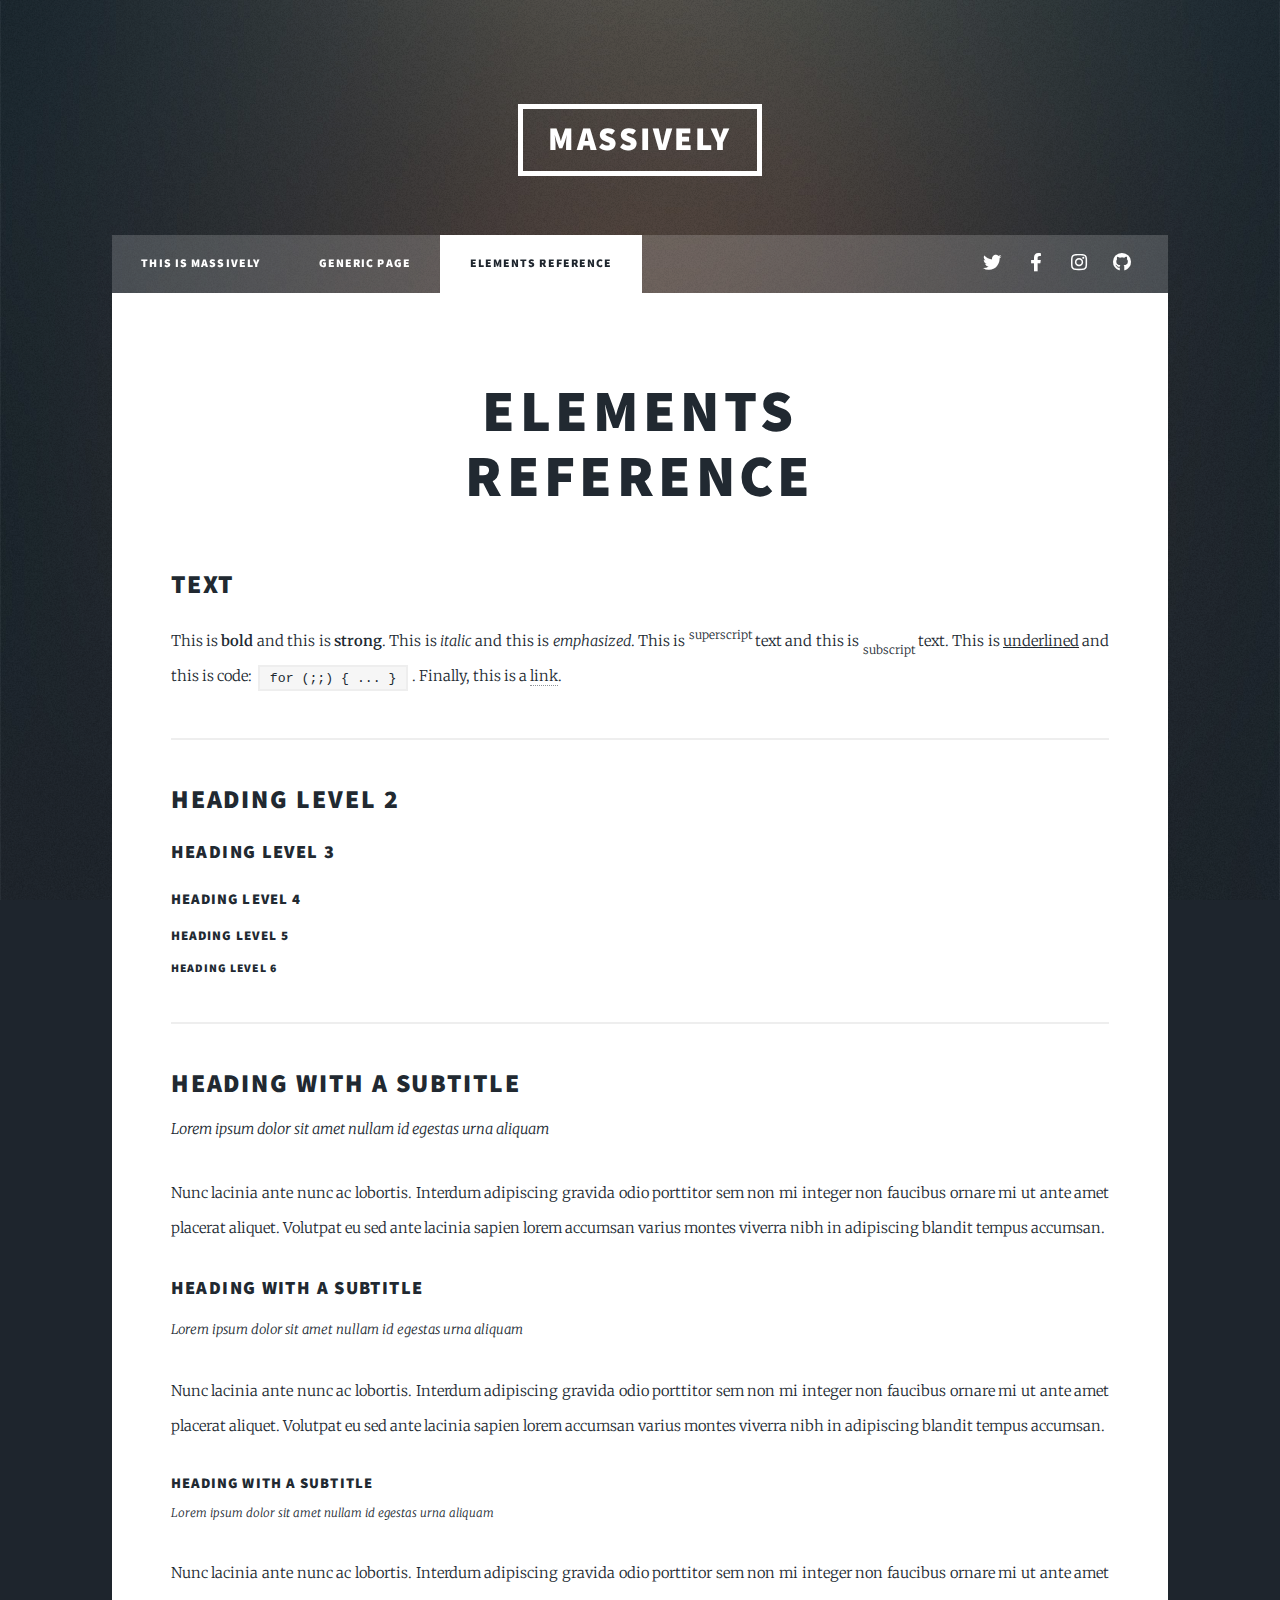
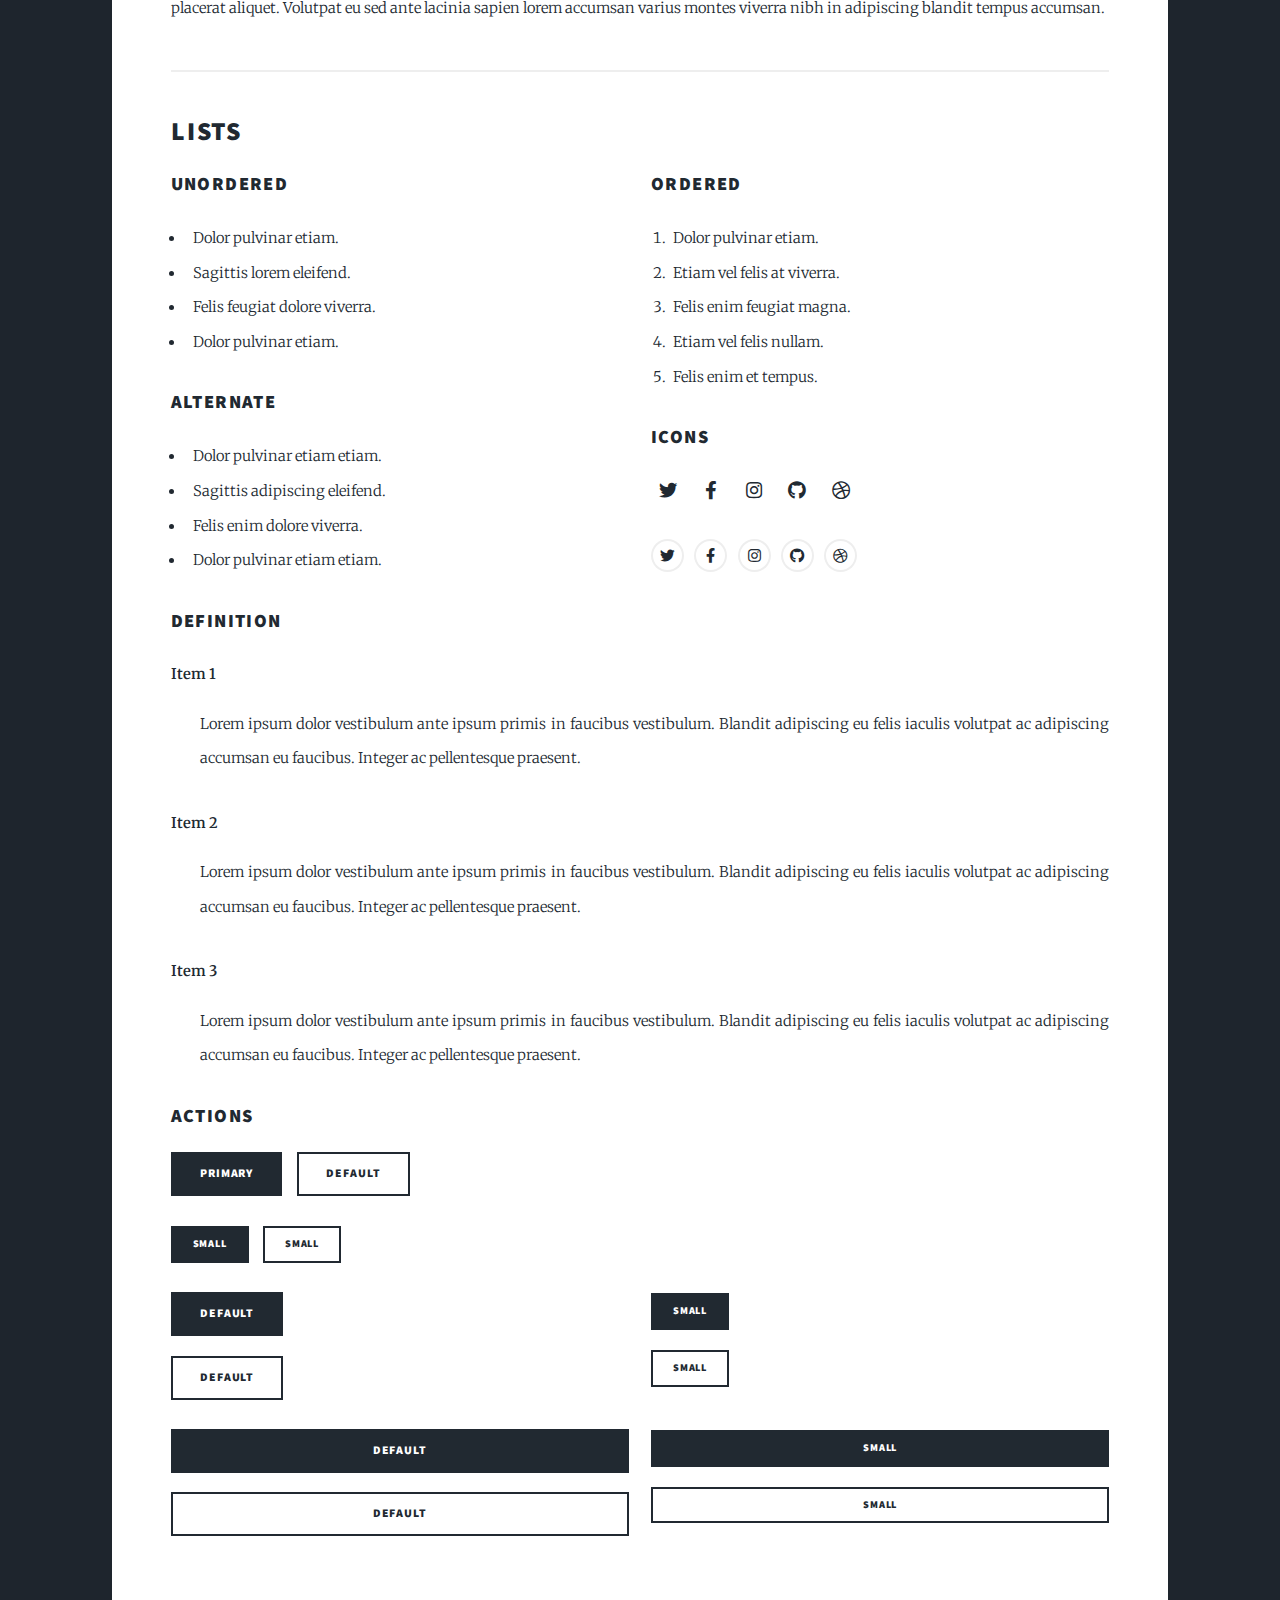
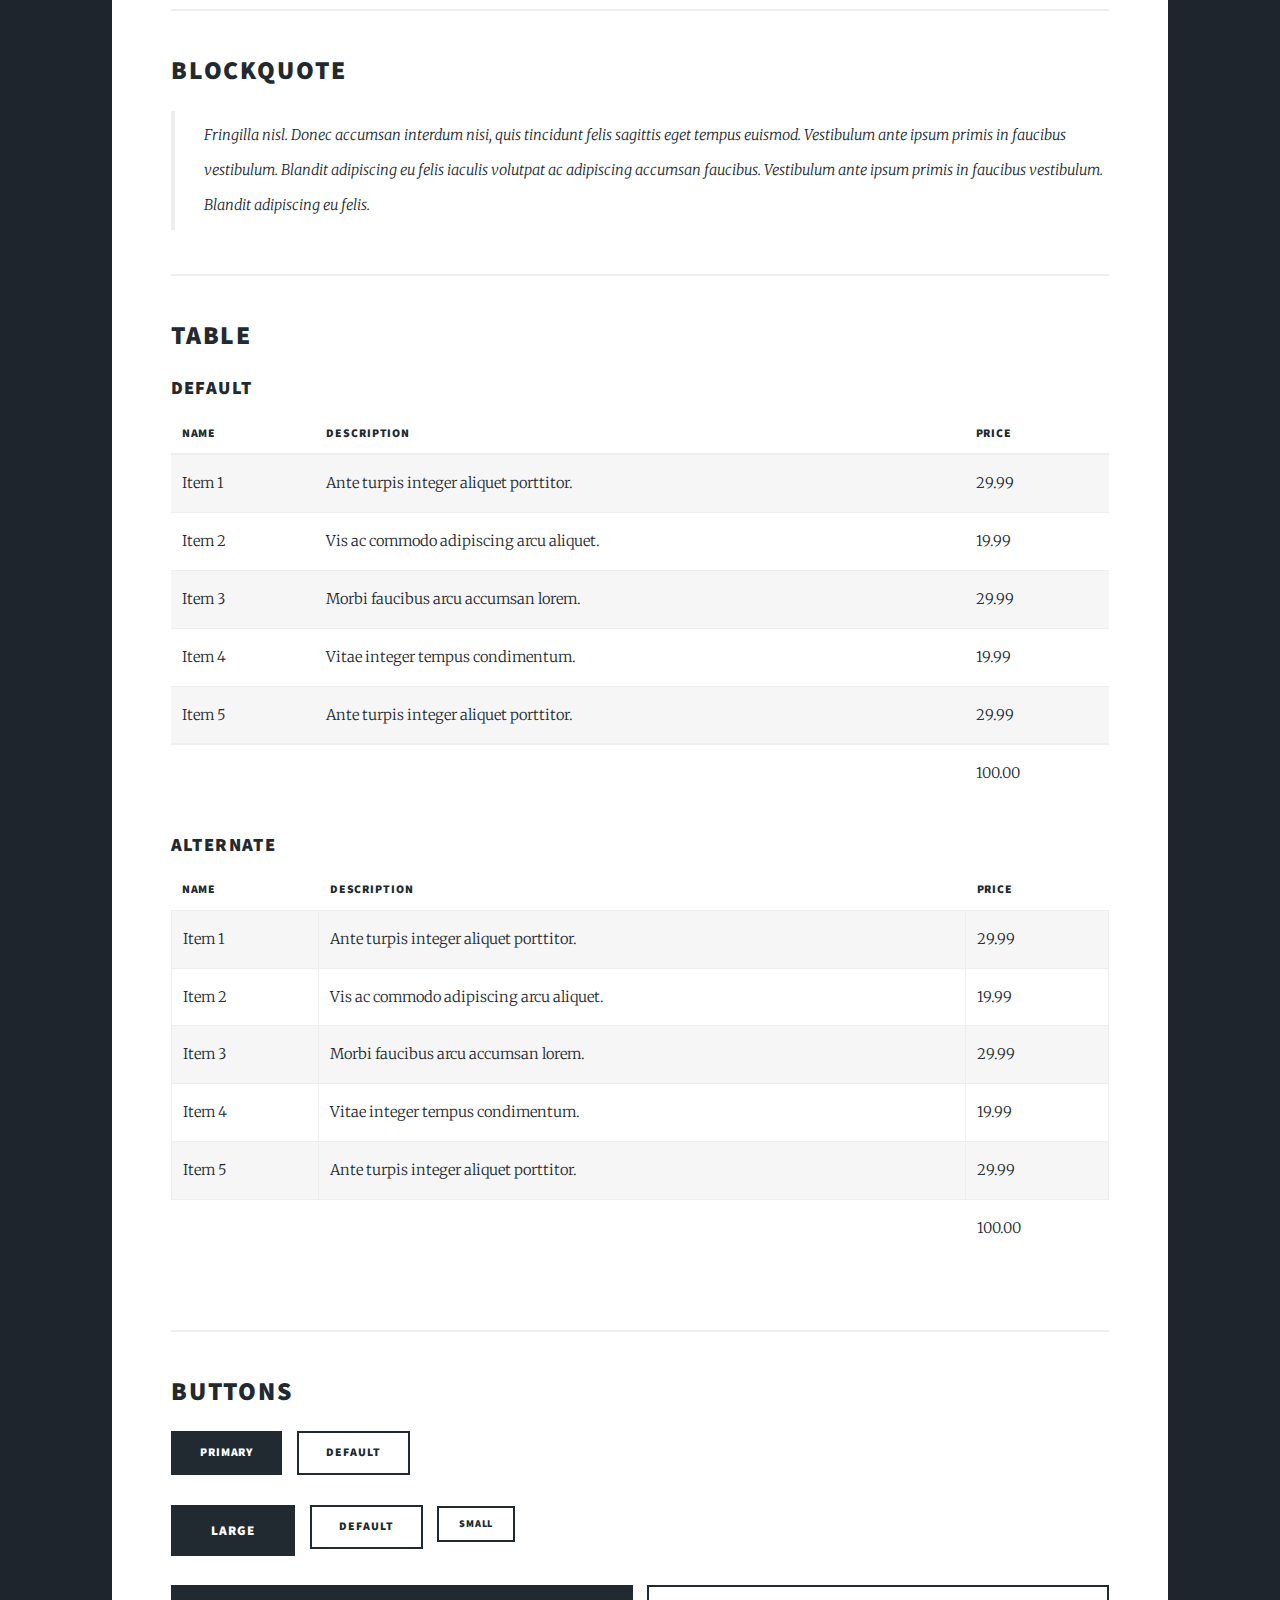
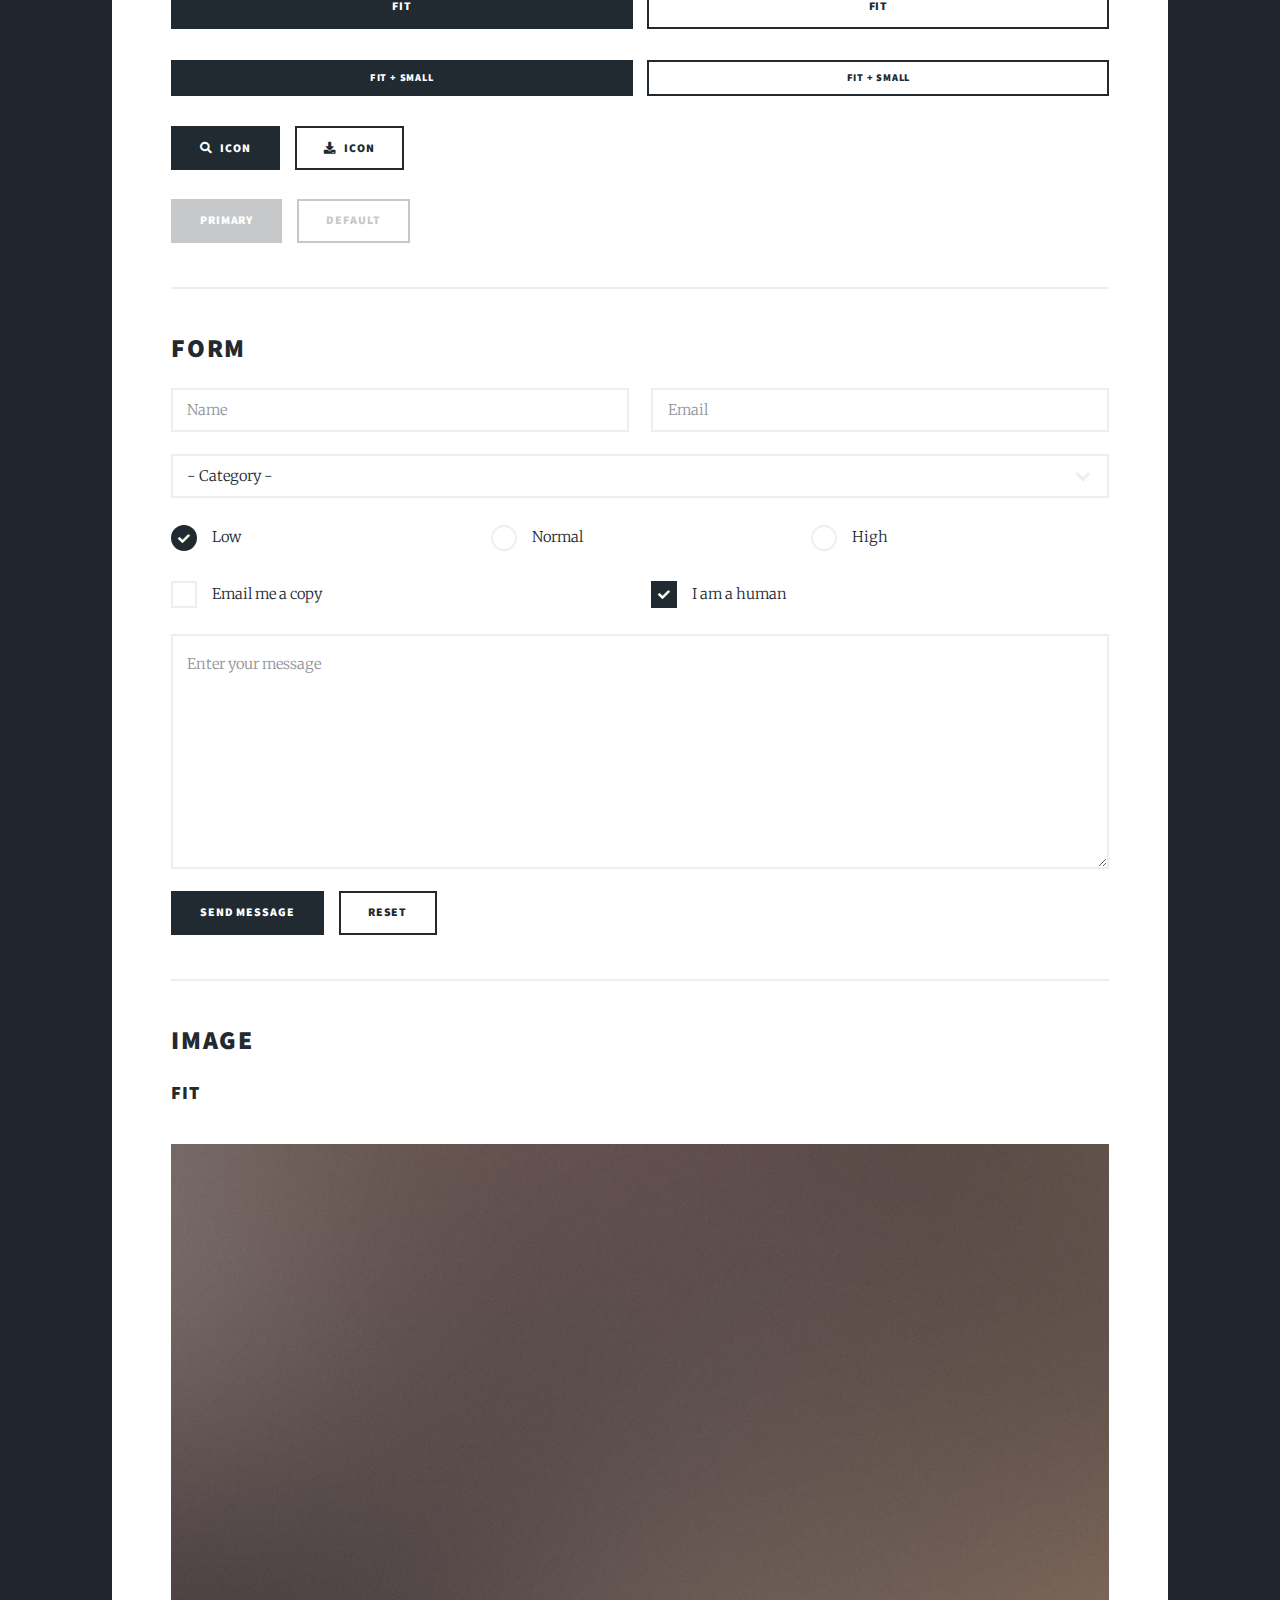
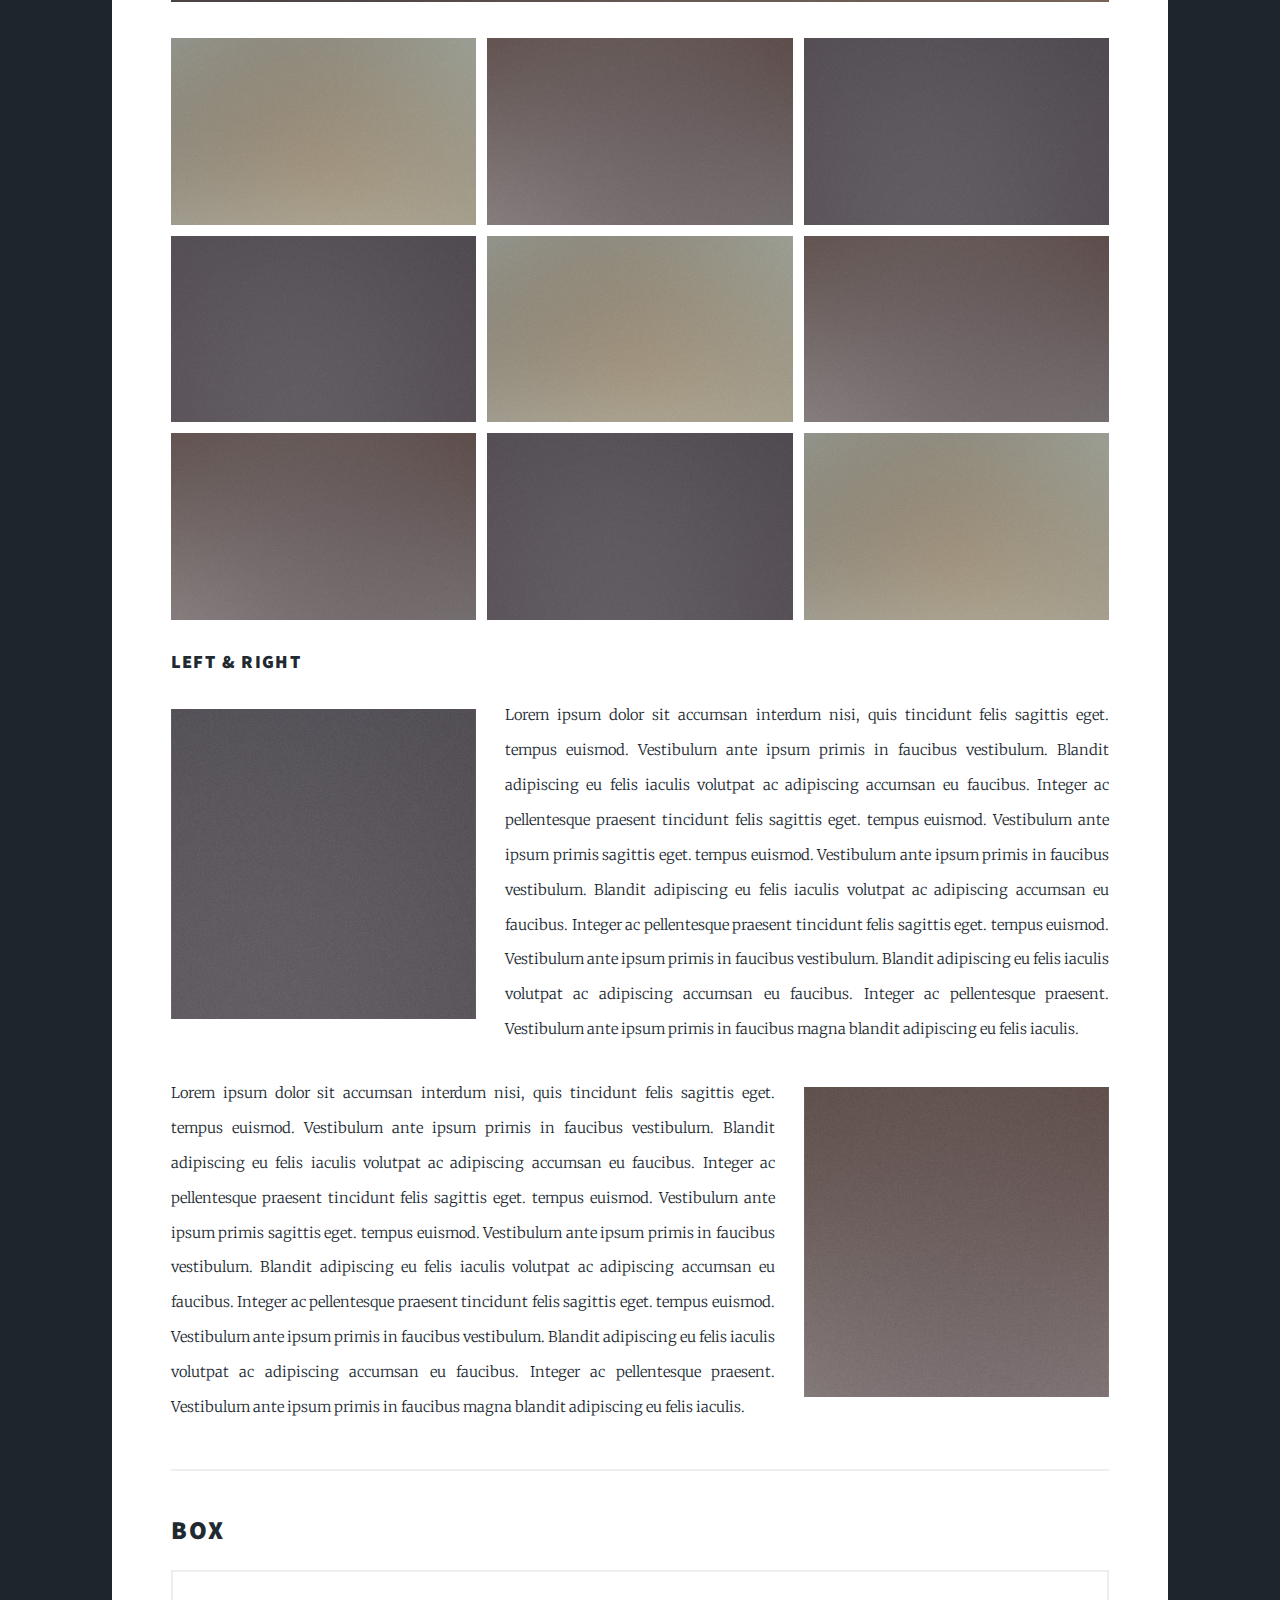
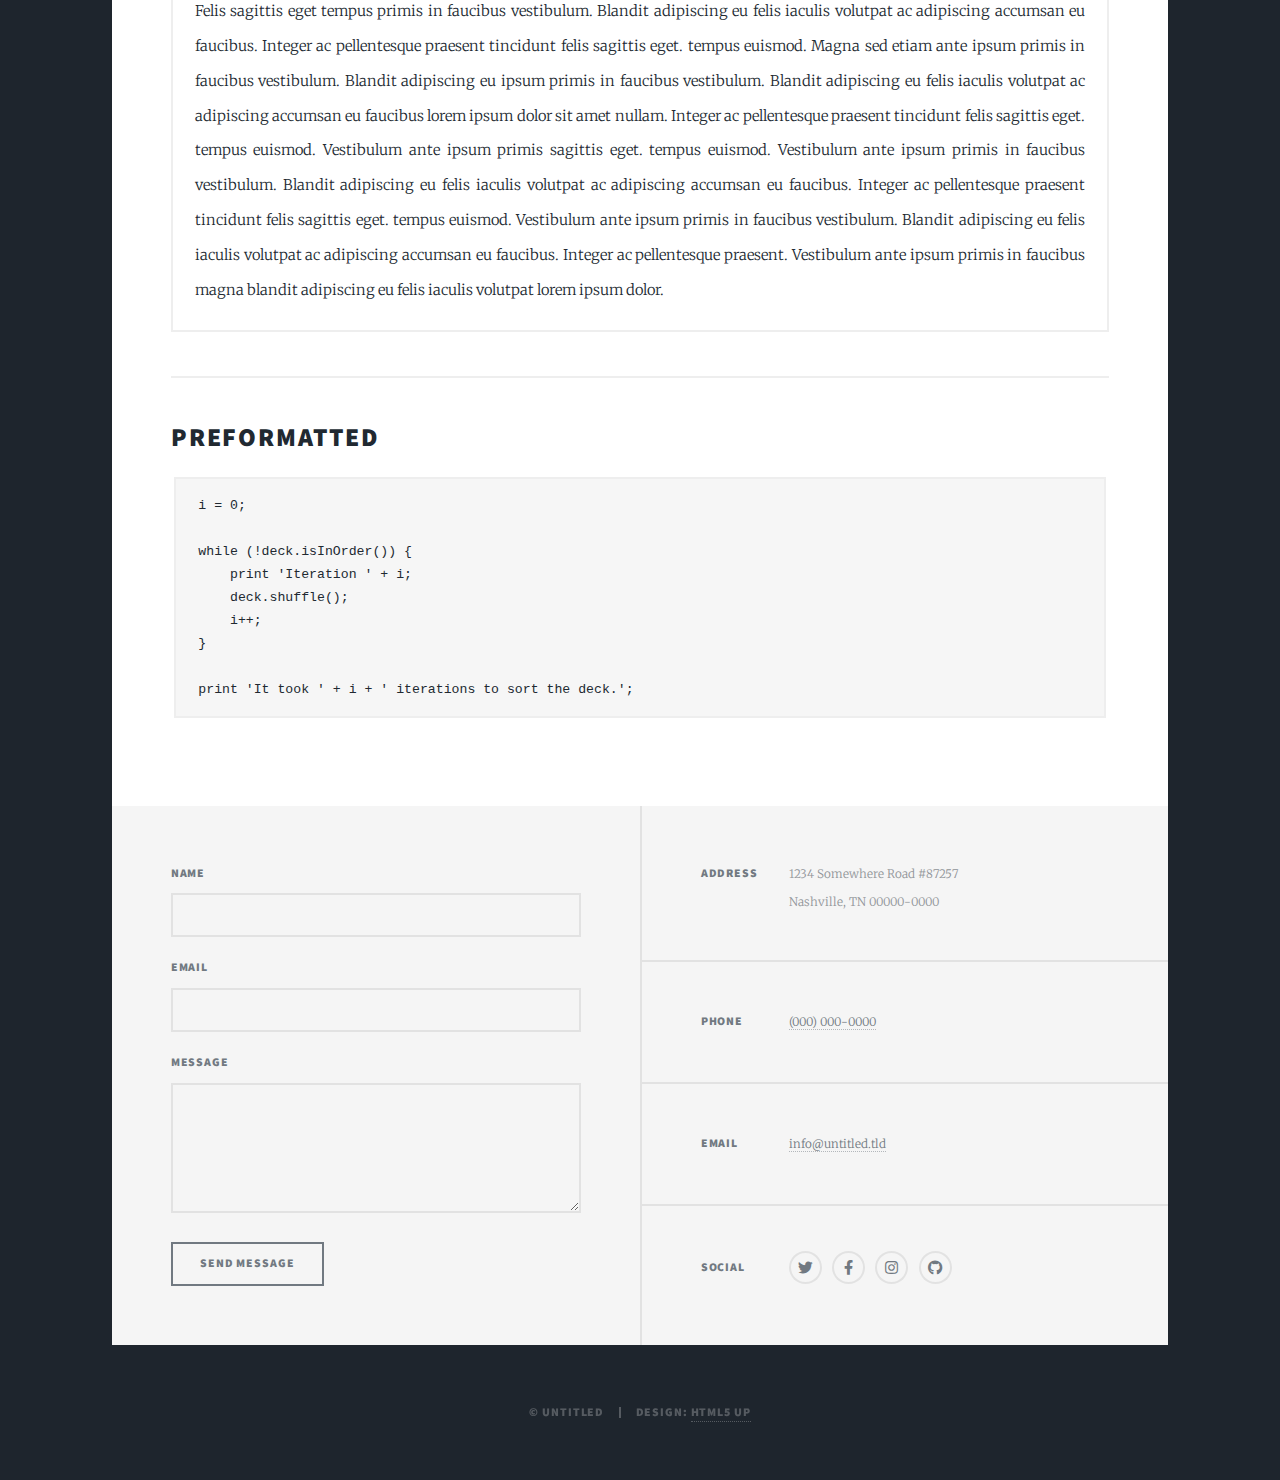
==== elements.html @ 53f5254e "The Template Code" ====
<!DOCTYPE HTML>
<!--
	Massively by HTML5 UP
	html5up.net | @ajlkn
	Free for personal and commercial use under the CCA 3.0 license (html5up.net/license)
-->
<html>
	<head>
		<title>Elements Reference - Massively by HTML5 UP</title>
		<meta charset="utf-8" />
		<meta name="viewport" content="width=device-width, initial-scale=1, user-scalable=no" />
		<link rel="stylesheet" href="assets/css/main.css" />
		<noscript><link rel="stylesheet" href="assets/css/noscript.css" /></noscript>
	</head>
	<body class="is-preload">

		<!-- Wrapper -->
			<div id="wrapper">

				<!-- Header -->
					<header id="header">
						<a href="index.html" class="logo">Massively</a>
					</header>

				<!-- Nav -->
					<nav id="nav">
						<ul class="links">
							<li><a href="index.html">This is Massively</a></li>
							<li><a href="generic.html">Generic Page</a></li>
							<li class="active"><a href="elements.html">Elements Reference</a></li>
						</ul>
						<ul class="icons">
							<li><a href="#" class="icon brands fa-twitter"><span class="label">Twitter</span></a></li>
							<li><a href="#" class="icon brands fa-facebook-f"><span class="label">Facebook</span></a></li>
							<li><a href="#" class="icon brands fa-instagram"><span class="label">Instagram</span></a></li>
							<li><a href="#" class="icon brands fa-github"><span class="label">GitHub</span></a></li>
						</ul>
					</nav>

				<!-- Main -->
					<div id="main">

						<!-- Post -->
							<section class="post">
								<header class="major">
									<h1>Elements<br />
									Reference</h1>
								</header>

								<!-- Text stuff -->
									<h2>Text</h2>
									<p>This is <b>bold</b> and this is <strong>strong</strong>. This is <i>italic</i> and this is <em>emphasized</em>.
									This is <sup>superscript</sup> text and this is <sub>subscript</sub> text.
									This is <u>underlined</u> and this is code: <code>for (;;) { ... }</code>.
									Finally, this is a <a href="#">link</a>.</p>
									<hr />
									<h2>Heading Level 2</h2>
									<h3>Heading Level 3</h3>
									<h4>Heading Level 4</h4>
									<h5>Heading Level 5</h5>
									<h6>Heading Level 6</h6>
									<hr />
									<header>
										<h2>Heading with a Subtitle</h2>
										<p>Lorem ipsum dolor sit amet nullam id egestas urna aliquam</p>
									</header>
									<p>Nunc lacinia ante nunc ac lobortis. Interdum adipiscing gravida odio porttitor sem non mi integer non faucibus ornare mi ut ante amet placerat aliquet. Volutpat eu sed ante lacinia sapien lorem accumsan varius montes viverra nibh in adipiscing blandit tempus accumsan.</p>
									<header>
										<h3>Heading with a Subtitle</h3>
										<p>Lorem ipsum dolor sit amet nullam id egestas urna aliquam</p>
									</header>
									<p>Nunc lacinia ante nunc ac lobortis. Interdum adipiscing gravida odio porttitor sem non mi integer non faucibus ornare mi ut ante amet placerat aliquet. Volutpat eu sed ante lacinia sapien lorem accumsan varius montes viverra nibh in adipiscing blandit tempus accumsan.</p>
									<header>
										<h4>Heading with a Subtitle</h4>
										<p>Lorem ipsum dolor sit amet nullam id egestas urna aliquam</p>
									</header>
									<p>Nunc lacinia ante nunc ac lobortis. Interdum adipiscing gravida odio porttitor sem non mi integer non faucibus ornare mi ut ante amet placerat aliquet. Volutpat eu sed ante lacinia sapien lorem accumsan varius montes viverra nibh in adipiscing blandit tempus accumsan.</p>

									<hr />

								<!-- Lists -->
									<h2>Lists</h2>
									<div class="row">
										<div class="col-6 col-12-small">

											<h3>Unordered</h3>
											<ul>
												<li>Dolor pulvinar etiam.</li>
												<li>Sagittis lorem eleifend.</li>
												<li>Felis feugiat dolore viverra.</li>
												<li>Dolor pulvinar etiam.</li>
											</ul>

											<h3>Alternate</h3>
											<ul class="alt">
												<li>Dolor pulvinar etiam etiam.</li>
												<li>Sagittis adipiscing eleifend.</li>
												<li>Felis enim dolore viverra.</li>
												<li>Dolor pulvinar etiam etiam.</li>
											</ul>

										</div>
										<div class="col-6 col-12-small">

											<h3>Ordered</h3>
											<ol>
												<li>Dolor pulvinar etiam.</li>
												<li>Etiam vel felis at viverra.</li>
												<li>Felis enim feugiat magna.</li>
												<li>Etiam vel felis nullam.</li>
												<li>Felis enim et tempus.</li>
											</ol>

											<h3>Icons</h3>
											<ul class="icons">
												<li><a href="#" class="icon brands fa-twitter"><span class="label">Twitter</span></a></li>
												<li><a href="#" class="icon brands fa-facebook-f"><span class="label">Facebook</span></a></li>
												<li><a href="#" class="icon brands fa-instagram"><span class="label">Instagram</span></a></li>
												<li><a href="#" class="icon brands fa-github"><span class="label">Github</span></a></li>
												<li><a href="#" class="icon brands fa-dribbble"><span class="label">Dribbble</span></a></li>
											</ul>
											<ul class="icons alt">
												<li><a href="#" class="icon brands alt fa-twitter"><span class="label">Twitter</span></a></li>
												<li><a href="#" class="icon brands alt fa-facebook-f"><span class="label">Facebook</span></a></li>
												<li><a href="#" class="icon brands alt fa-instagram"><span class="label">Instagram</span></a></li>
												<li><a href="#" class="icon brands alt fa-github"><span class="label">Github</span></a></li>
												<li><a href="#" class="icon brands alt fa-dribbble"><span class="label">Dribbble</span></a></li>
											</ul>

										</div>
									</div>
									<h3>Definition</h3>
									<dl>
										<dt>Item 1</dt>
										<dd>
											<p>Lorem ipsum dolor vestibulum ante ipsum primis in faucibus vestibulum. Blandit adipiscing eu felis iaculis volutpat ac adipiscing accumsan eu faucibus. Integer ac pellentesque praesent.</p>
										</dd>
										<dt>Item 2</dt>
										<dd>
											<p>Lorem ipsum dolor vestibulum ante ipsum primis in faucibus vestibulum. Blandit adipiscing eu felis iaculis volutpat ac adipiscing accumsan eu faucibus. Integer ac pellentesque praesent.</p>
										</dd>
										<dt>Item 3</dt>
										<dd>
											<p>Lorem ipsum dolor vestibulum ante ipsum primis in faucibus vestibulum. Blandit adipiscing eu felis iaculis volutpat ac adipiscing accumsan eu faucibus. Integer ac pellentesque praesent.</p>
										</dd>
									</dl>

									<h3>Actions</h3>
									<ul class="actions">
										<li><a href="#" class="button primary">Primary</a></li>
										<li><a href="#" class="button">Default</a></li>
									</ul>
									<ul class="actions small">
										<li><a href="#" class="button primary small">Small</a></li>
										<li><a href="#" class="button small">Small</a></li>
									</ul>
									<div class="row">
										<div class="col-6 col-12-small">
											<ul class="actions stacked">
												<li><a href="#" class="button primary">Default</a></li>
												<li><a href="#" class="button">Default</a></li>
											</ul>
										</div>
										<div class="col-6 col-12-small">
											<ul class="actions stacked">
												<li><a href="#" class="button primary small">Small</a></li>
												<li><a href="#" class="button small">Small</a></li>
											</ul>
										</div>
									</div>
									<div class="row">
										<div class="col-6 col-12-small">
											<ul class="actions stacked">
												<li><a href="#" class="button primary fit">Default</a></li>
												<li><a href="#" class="button fit">Default</a></li>
											</ul>
										</div>
										<div class="col-6 col-12-small">
											<ul class="actions stacked">
												<li><a href="#" class="button primary small fit">Small</a></li>
												<li><a href="#" class="button small fit">Small</a></li>
											</ul>
										</div>
									</div>

									<hr />

								<!-- Blockquote -->
									<h2>Blockquote</h2>
									<blockquote>Fringilla nisl. Donec accumsan interdum nisi, quis tincidunt felis sagittis eget tempus euismod. Vestibulum ante ipsum primis in faucibus vestibulum. Blandit adipiscing eu felis iaculis volutpat ac adipiscing accumsan faucibus. Vestibulum ante ipsum primis in faucibus vestibulum. Blandit adipiscing eu felis.</blockquote>

									<hr />

								<!-- Table -->
									<h2>Table</h2>

									<h3>Default</h3>
									<div class="table-wrapper">
										<table>
											<thead>
												<tr>
													<th>Name</th>
													<th>Description</th>
													<th>Price</th>
												</tr>
											</thead>
											<tbody>
												<tr>
													<td>Item 1</td>
													<td>Ante turpis integer aliquet porttitor.</td>
													<td>29.99</td>
												</tr>
												<tr>
													<td>Item 2</td>
													<td>Vis ac commodo adipiscing arcu aliquet.</td>
													<td>19.99</td>
												</tr>
												<tr>
													<td>Item 3</td>
													<td> Morbi faucibus arcu accumsan lorem.</td>
													<td>29.99</td>
												</tr>
												<tr>
													<td>Item 4</td>
													<td>Vitae integer tempus condimentum.</td>
													<td>19.99</td>
												</tr>
												<tr>
													<td>Item 5</td>
													<td>Ante turpis integer aliquet porttitor.</td>
													<td>29.99</td>
												</tr>
											</tbody>
											<tfoot>
												<tr>
													<td colspan="2"></td>
													<td>100.00</td>
												</tr>
											</tfoot>
										</table>
									</div>

									<h3>Alternate</h3>
									<div class="table-wrapper">
										<table class="alt">
											<thead>
												<tr>
													<th>Name</th>
													<th>Description</th>
													<th>Price</th>
												</tr>
											</thead>
											<tbody>
												<tr>
													<td>Item 1</td>
													<td>Ante turpis integer aliquet porttitor.</td>
													<td>29.99</td>
												</tr>
												<tr>
													<td>Item 2</td>
													<td>Vis ac commodo adipiscing arcu aliquet.</td>
													<td>19.99</td>
												</tr>
												<tr>
													<td>Item 3</td>
													<td> Morbi faucibus arcu accumsan lorem.</td>
													<td>29.99</td>
												</tr>
												<tr>
													<td>Item 4</td>
													<td>Vitae integer tempus condimentum.</td>
													<td>19.99</td>
												</tr>
												<tr>
													<td>Item 5</td>
													<td>Ante turpis integer aliquet porttitor.</td>
													<td>29.99</td>
												</tr>
											</tbody>
											<tfoot>
												<tr>
													<td colspan="2"></td>
													<td>100.00</td>
												</tr>
											</tfoot>
										</table>
									</div>

									<hr />

								<!-- Buttons -->
									<h2>Buttons</h2>
									<ul class="actions">
										<li><a href="#" class="button primary">Primary</a></li>
										<li><a href="#" class="button">Default</a></li>
									</ul>
									<ul class="actions">
										<li><a href="#" class="button primary large">Large</a></li>
										<li><a href="#" class="button">Default</a></li>
										<li><a href="#" class="button small">Small</a></li>
									</ul>
									<ul class="actions fit">
										<li><a href="#" class="button primary fit">Fit</a></li>
										<li><a href="#" class="button fit">Fit</a></li>
									</ul>
									<ul class="actions fit small">
										<li><a href="#" class="button primary fit small">Fit + Small</a></li>
										<li><a href="#" class="button fit small">Fit + Small</a></li>
									</ul>
									<ul class="actions">
										<li><a href="#" class="button primary icon solid fa-search">Icon</a></li>
										<li><a href="#" class="button icon solid fa-download">Icon</a></li>
									</ul>
									<ul class="actions">
										<li><span class="button primary disabled">Primary</span></li>
										<li><span class="button disabled">Default</span></li>
									</ul>

									<hr />

								<!-- Form -->
									<h2>Form</h2>

									<form method="post" action="#">
										<div class="row gtr-uniform">
											<div class="col-6 col-12-xsmall">
												<input type="text" name="demo-name" id="demo-name" value="" placeholder="Name" />
											</div>
											<div class="col-6 col-12-xsmall">
												<input type="email" name="demo-email" id="demo-email" value="" placeholder="Email" />
											</div>
											<!-- Break -->
											<div class="col-12">
												<select name="demo-category" id="demo-category">
													<option value="">- Category -</option>
													<option value="1">Manufacturing</option>
													<option value="1">Shipping</option>
													<option value="1">Administration</option>
													<option value="1">Human Resources</option>
												</select>
											</div>
											<!-- Break -->
											<div class="col-4 col-12-small">
												<input type="radio" id="demo-priority-low" name="demo-priority" checked>
												<label for="demo-priority-low">Low</label>
											</div>
											<div class="col-4 col-12-small">
												<input type="radio" id="demo-priority-normal" name="demo-priority">
												<label for="demo-priority-normal">Normal</label>
											</div>
											<div class="col-4 col-12-small">
												<input type="radio" id="demo-priority-high" name="demo-priority">
												<label for="demo-priority-high">High</label>
											</div>
											<!-- Break -->
											<div class="col-6 col-12-small">
												<input type="checkbox" id="demo-copy" name="demo-copy">
												<label for="demo-copy">Email me a copy</label>
											</div>
											<div class="col-6 col-12-small">
												<input type="checkbox" id="demo-human" name="demo-human" checked>
												<label for="demo-human">I am a human</label>
											</div>
											<!-- Break -->
											<div class="col-12">
												<textarea name="demo-message" id="demo-message" placeholder="Enter your message" rows="6"></textarea>
											</div>
											<!-- Break -->
											<div class="col-12">
												<ul class="actions">
													<li><input type="submit" value="Send Message" class="primary" /></li>
													<li><input type="reset" value="Reset" /></li>
												</ul>
											</div>
										</div>
									</form>

									<hr />

								<!-- Image -->
									<h2>Image</h2>

									<h3>Fit</h3>
									<span class="image fit"><img src="images/pic01.jpg" alt="" /></span>
									<div class="box alt">
										<div class="row gtr-50 gtr-uniform">
											<div class="col-4"><span class="image fit"><img src="images/pic02.jpg" alt="" /></span></div>
											<div class="col-4"><span class="image fit"><img src="images/pic03.jpg" alt="" /></span></div>
											<div class="col-4"><span class="image fit"><img src="images/pic04.jpg" alt="" /></span></div>
											<!-- Break -->
											<div class="col-4"><span class="image fit"><img src="images/pic04.jpg" alt="" /></span></div>
											<div class="col-4"><span class="image fit"><img src="images/pic02.jpg" alt="" /></span></div>
											<div class="col-4"><span class="image fit"><img src="images/pic03.jpg" alt="" /></span></div>
											<!-- Break -->
											<div class="col-4"><span class="image fit"><img src="images/pic03.jpg" alt="" /></span></div>
											<div class="col-4"><span class="image fit"><img src="images/pic04.jpg" alt="" /></span></div>
											<div class="col-4"><span class="image fit"><img src="images/pic02.jpg" alt="" /></span></div>
										</div>
									</div>

									<h3>Left &amp; Right</h3>
									<p><span class="image left"><img src="images/pic08.jpg" alt="" /></span>Lorem ipsum dolor sit accumsan interdum nisi, quis tincidunt felis sagittis eget. tempus euismod. Vestibulum ante ipsum primis in faucibus vestibulum. Blandit adipiscing eu felis iaculis volutpat ac adipiscing accumsan eu faucibus. Integer ac pellentesque praesent tincidunt felis sagittis eget. tempus euismod. Vestibulum ante ipsum primis sagittis eget. tempus euismod. Vestibulum ante ipsum primis in faucibus vestibulum. Blandit adipiscing eu felis iaculis volutpat ac adipiscing accumsan eu faucibus. Integer ac pellentesque praesent tincidunt felis sagittis eget. tempus euismod. Vestibulum ante ipsum primis in faucibus vestibulum. Blandit adipiscing eu felis iaculis volutpat ac adipiscing accumsan eu faucibus. Integer ac pellentesque praesent. Vestibulum ante ipsum primis in faucibus magna blandit adipiscing eu felis iaculis.</p>
									<p><span class="image right"><img src="images/pic09.jpg" alt="" /></span>Lorem ipsum dolor sit accumsan interdum nisi, quis tincidunt felis sagittis eget. tempus euismod. Vestibulum ante ipsum primis in faucibus vestibulum. Blandit adipiscing eu felis iaculis volutpat ac adipiscing accumsan eu faucibus. Integer ac pellentesque praesent tincidunt felis sagittis eget. tempus euismod. Vestibulum ante ipsum primis sagittis eget. tempus euismod. Vestibulum ante ipsum primis in faucibus vestibulum. Blandit adipiscing eu felis iaculis volutpat ac adipiscing accumsan eu faucibus. Integer ac pellentesque praesent tincidunt felis sagittis eget. tempus euismod. Vestibulum ante ipsum primis in faucibus vestibulum. Blandit adipiscing eu felis iaculis volutpat ac adipiscing accumsan eu faucibus. Integer ac pellentesque praesent. Vestibulum ante ipsum primis in faucibus magna blandit adipiscing eu felis iaculis.</p>

									<hr />

								<!-- Box -->
									<h2>Box</h2>
									<div class="box">
										<p>Felis sagittis eget tempus primis in faucibus vestibulum. Blandit adipiscing eu felis iaculis volutpat ac adipiscing accumsan eu faucibus. Integer ac pellentesque praesent tincidunt felis sagittis eget. tempus euismod. Magna sed etiam ante ipsum primis in faucibus vestibulum. Blandit adipiscing eu ipsum primis in faucibus vestibulum. Blandit adipiscing eu felis iaculis volutpat ac adipiscing accumsan eu faucibus lorem ipsum dolor sit amet nullam. Integer ac pellentesque praesent tincidunt felis sagittis eget. tempus euismod. Vestibulum ante ipsum primis sagittis eget. tempus euismod. Vestibulum ante ipsum primis in faucibus vestibulum. Blandit adipiscing eu felis iaculis volutpat ac adipiscing accumsan eu faucibus. Integer ac pellentesque praesent tincidunt felis sagittis eget. tempus euismod. Vestibulum ante ipsum primis in faucibus vestibulum. Blandit adipiscing eu felis iaculis volutpat ac adipiscing accumsan eu faucibus. Integer ac pellentesque praesent. Vestibulum ante ipsum primis in faucibus magna blandit adipiscing eu felis iaculis volutpat lorem ipsum dolor.</p>
									</div>

									<hr />

								<!-- Preformatted Code -->
									<h2>Preformatted</h2>
									<pre><code>i = 0;

while (!deck.isInOrder()) {
    print 'Iteration ' + i;
    deck.shuffle();
    i++;
}

print 'It took ' + i + ' iterations to sort the deck.';
</code></pre>

							</section>

					</div>

				<!-- Footer -->
					<footer id="footer">
						<section>
							<form method="post" action="#">
								<div class="fields">
									<div class="field">
										<label for="name">Name</label>
										<input type="text" name="name" id="name" />
									</div>
									<div class="field">
										<label for="email">Email</label>
										<input type="text" name="email" id="email" />
									</div>
									<div class="field">
										<label for="message">Message</label>
										<textarea name="message" id="message" rows="3"></textarea>
									</div>
								</div>
								<ul class="actions">
									<li><input type="submit" value="Send Message" /></li>
								</ul>
							</form>
						</section>
						<section class="split contact">
							<section class="alt">
								<h3>Address</h3>
								<p>1234 Somewhere Road #87257<br />
								Nashville, TN 00000-0000</p>
							</section>
							<section>
								<h3>Phone</h3>
								<p><a href="#">(000) 000-0000</a></p>
							</section>
							<section>
								<h3>Email</h3>
								<p><a href="#">info@untitled.tld</a></p>
							</section>
							<section>
								<h3>Social</h3>
								<ul class="icons alt">
									<li><a href="#" class="icon brands alt fa-twitter"><span class="label">Twitter</span></a></li>
									<li><a href="#" class="icon brands alt fa-facebook-f"><span class="label">Facebook</span></a></li>
									<li><a href="#" class="icon brands alt fa-instagram"><span class="label">Instagram</span></a></li>
									<li><a href="#" class="icon brands alt fa-github"><span class="label">GitHub</span></a></li>
								</ul>
							</section>
						</section>
					</footer>

				<!-- Copyright -->
					<div id="copyright">
						<ul><li>&copy; Untitled</li><li>Design: <a href="https://html5up.net">HTML5 UP</a></li></ul>
					</div>

			</div>

		<!-- Scripts -->
			<script src="assets/js/jquery.min.js"></script>
			<script src="assets/js/jquery.scrollex.min.js"></script>
			<script src="assets/js/jquery.scrolly.min.js"></script>
			<script src="assets/js/browser.min.js"></script>
			<script src="assets/js/breakpoints.min.js"></script>
			<script src="assets/js/util.js"></script>
			<script src="assets/js/main.js"></script>

	</body>
</html>
---- assets/css/main.css ----
@import url(fontawesome-all.min.css);
@import url("https://fonts.googleapis.com/css?family=Merriweather:300,700,300italic,700italic|Source+Sans+Pro:900");

/*
	Massively by HTML5 UP
	html5up.net | @ajlkn
	Free for personal and commercial use under the CCA 3.0 license (html5up.net/license)
*/

html, body, div, span, applet, object,
iframe, h1, h2, h3, h4, h5, h6, p, blockquote,
pre, a, abbr, acronym, address, big, cite,
code, del, dfn, em, img, ins, kbd, q, s, samp,
small, strike, strong, sub, sup, tt, var, b,
u, i, center, dl, dt, dd, ol, ul, li, fieldset,
form, label, legend, table, caption, tbody,
tfoot, thead, tr, th, td, article, aside,
canvas, details, embed, figure, figcaption,
footer, header, hgroup, menu, nav, output, ruby,
section, summary, time, mark, audio, video {
	margin: 0;
	padding: 0;
	border: 0;
	font-size: 100%;
	font: inherit;
	vertical-align: baseline;}

article, aside, details, figcaption, figure,
footer, header, hgroup, menu, nav, section {
	display: block;}

body {
	line-height: 1;
}

ol, ul {
	list-style: none;
}

blockquote, q {
	quotes: none;
}

	blockquote:before, blockquote:after, q:before, q:after {
		content: '';
		content: none;
	}

table {
	border-collapse: collapse;
	border-spacing: 0;
}

body {
	-webkit-text-size-adjust: none;
}

mark {
	background-color: transparent;
	color: inherit;
}

input::-moz-focus-inner {
	border: 0;
	padding: 0;
}

input, select, textarea {
	-moz-appearance: none;
	-webkit-appearance: none;
	-ms-appearance: none;
	appearance: none;
}

/* Basic */

	@-ms-viewport {
		width: device-width;
	}

	body {
		-ms-overflow-style: scrollbar;
	}

	@media screen and (max-width: 480px) {

		html, body {
			min-width: 320px;
		}

	}

	html {
		box-sizing: border-box;
	}

	*, *:before, *:after {
		box-sizing: inherit;
	}

	body {
		background-color: #1e252d;
	}

		body.is-preload *, body.is-preload *:before, body.is-preload *:after {
			-moz-animation: none !important;
			-webkit-animation: none !important;
			-ms-animation: none !important;
			animation: none !important;
			-moz-transition: none !important;
			-webkit-transition: none !important;
			-ms-transition: none !important;
			transition: none !important;
		}

/* Type */

	html {
		font-size: 16pt;
	}

		@media screen and (max-width: 1680px) {

			html {
				font-size: 12pt;
			}

		}

		@media screen and (max-width: 1280px) {

			html {
				font-size: 11pt;
			}

		}

		@media screen and (max-width: 360px) {

			html {
				font-size: 10pt;
			}

		}

	body {
		color: #212931;
	}

	body, input, select, textarea {
		font-family: "Merriweather", Georgia, serif;
		font-weight: 300;
		font-size: 1rem;
		line-height: 2.375;
	}

	a {
		-moz-transition: color 0.2s ease-in-out, background-color 0.2s ease-in-out, border-color 0.2s ease-in-out, box-shadow 0.2s ease-in-out;
		-webkit-transition: color 0.2s ease-in-out, background-color 0.2s ease-in-out, border-color 0.2s ease-in-out, box-shadow 0.2s ease-in-out;
		-ms-transition: color 0.2s ease-in-out, background-color 0.2s ease-in-out, border-color 0.2s ease-in-out, box-shadow 0.2s ease-in-out;
		transition: color 0.2s ease-in-out, background-color 0.2s ease-in-out, border-color 0.2s ease-in-out, box-shadow 0.2s ease-in-out;
		border-bottom: dotted 1px;
		text-decoration: none;
	}

		a:hover {
			border-bottom-color: transparent;
		}

	strong, b {
		font-weight: 600;
	}

	em, i {
		font-style: italic;
	}

	p {
		text-align: justify;
		margin: 0 0 2rem 0;
	}

	h1, h2, h3, h4, h5, h6 {
		font-family: "Source Sans Pro", Helvetica, sans-serif;
		font-weight: 900;
		line-height: 1.5;
		letter-spacing: 0.075em;
		text-transform: uppercase;
		margin: 0 0 1rem 0;
	}

		h1 a, h2 a, h3 a, h4 a, h5 a, h6 a {
			border-bottom: 0;
			color: inherit;
			text-decoration: none;
		}

	h1 {
		font-size: 4rem;
		line-height: 1.1;
		margin: 0 0 2rem 0;
	}

	h2 {
		font-size: 1.75rem;
		line-height: 1.3;
		margin: 0 0 1.5rem 0;
	}

	h3 {
		font-size: 1.25rem;
		margin: 0 0 1.5rem 0;
	}

	h4 {
		font-size: 1rem;
	}

	h5 {
		font-size: 0.9rem;
	}

	h6 {
		font-size: 0.8rem;
	}

	sub {
		font-size: 0.8rem;
		position: relative;
		top: 0.5rem;
	}

	sup {
		font-size: 0.8rem;
		position: relative;
		top: -0.5rem;
	}

	blockquote {
		border-left: solid 4px;
		font-style: italic;
		margin: 0 0 2rem 0;
		padding: 0.5rem 0 0.5rem 2rem;
	}

	code {
		border: solid 2px;
		font-family: "Courier New", monospace;
		font-size: 0.9rem;
		margin: 0 0.25rem;
		padding: 0.25rem 0.65rem;
	}

	pre {
		-webkit-overflow-scrolling: touch;
		font-family: "Courier New", monospace;
		font-size: 0.9rem;
		margin: 0 0 2rem 0;
	}

		pre code {
			display: block;
			line-height: 1.75;
			padding: 1rem 1.5rem;
			overflow-x: auto;
		}

	hr {
		border: 0;
		border-bottom: solid 2px;
		margin: 3rem 0;
	}

		hr.major {
			margin: 5rem 0;
		}

	.align-left {
		text-align: left;
	}

	.align-center {
		text-align: center;
	}

	.align-right {
		text-align: right;
	}

	input, select, textarea {
		color: #212931;
	}

	a {
		color: #212931;
		border-bottom-color: rgba(33, 41, 49, 0.5);
	}

		a:hover {
			border-bottom-color: transparent;
			color: #18bfef !important;
		}

	strong, b {
		color: #212931;
	}

	h1, h2, h3, h4, h5, h6 {
		color: #212931;
	}

	blockquote {
		border-left-color: #eeeeee;
	}

	code {
		background: rgba(220, 220, 220, 0.25);
		border-color: #eeeeee;
	}

	hr {
		border-bottom-color: #eeeeee;
	}

/* Row */

	.row {
		display: flex;
		flex-wrap: wrap;
		box-sizing: border-box;
		align-items: stretch;
	}

		.row > * {
			box-sizing: border-box;
		}

		.row.gtr-uniform > * > :last-child {
			margin-bottom: 0;
		}

		.row.aln-left {
			justify-content: flex-start;
		}

		.row.aln-center {
			justify-content: center;
		}

		.row.aln-right {
			justify-content: flex-end;
		}

		.row.aln-top {
			align-items: flex-start;
		}

		.row.aln-middle {
			align-items: center;
		}

		.row.aln-bottom {
			align-items: flex-end;
		}

		.row > .imp {
			order: -1;
		}

		.row > .col-1 {
			width: 8.33333%;
		}

		.row > .off-1 {
			margin-left: 8.33333%;
		}

		.row > .col-2 {
			width: 16.66667%;
		}

		.row > .off-2 {
			margin-left: 16.66667%;
		}

		.row > .col-3 {
			width: 25%;
		}

		.row > .off-3 {
			margin-left: 25%;
		}

		.row > .col-4 {
			width: 33.33333%;
		}

		.row > .off-4 {
			margin-left: 33.33333%;
		}

		.row > .col-5 {
			width: 41.66667%;
		}

		.row > .off-5 {
			margin-left: 41.66667%;
		}

		.row > .col-6 {
			width: 50%;
		}

		.row > .off-6 {
			margin-left: 50%;
		}

		.row > .col-7 {
			width: 58.33333%;
		}

		.row > .off-7 {
			margin-left: 58.33333%;
		}

		.row > .col-8 {
			width: 66.66667%;
		}

		.row > .off-8 {
			margin-left: 66.66667%;
		}

		.row > .col-9 {
			width: 75%;
		}

		.row > .off-9 {
			margin-left: 75%;
		}

		.row > .col-10 {
			width: 83.33333%;
		}

		.row > .off-10 {
			margin-left: 83.33333%;
		}

		.row > .col-11 {
			width: 91.66667%;
		}

		.row > .off-11 {
			margin-left: 91.66667%;
		}

		.row > .col-12 {
			width: 100%;
		}

		.row > .off-12 {
			margin-left: 100%;
		}

		.row.gtr-0 {
			margin-top: 0;
			margin-left: 0rem;
		}

			.row.gtr-0 > * {
				padding: 0 0 0 0rem;
			}

			.row.gtr-0.gtr-uniform {
				margin-top: 0rem;
			}

				.row.gtr-0.gtr-uniform > * {
					padding-top: 0rem;
				}

		.row.gtr-25 {
			margin-top: 0;
			margin-left: -0.375rem;
		}

			.row.gtr-25 > * {
				padding: 0 0 0 0.375rem;
			}

			.row.gtr-25.gtr-uniform {
				margin-top: -0.375rem;
			}

				.row.gtr-25.gtr-uniform > * {
					padding-top: 0.375rem;
				}

		.row.gtr-50 {
			margin-top: 0;
			margin-left: -0.75rem;
		}

			.row.gtr-50 > * {
				padding: 0 0 0 0.75rem;
			}

			.row.gtr-50.gtr-uniform {
				margin-top: -0.75rem;
			}

				.row.gtr-50.gtr-uniform > * {
					padding-top: 0.75rem;
				}

		.row {
			margin-top: 0;
			margin-left: -1.5rem;
		}

			.row > * {
				padding: 0 0 0 1.5rem;
			}

			.row.gtr-uniform {
				margin-top: -1.5rem;
			}

				.row.gtr-uniform > * {
					padding-top: 1.5rem;
				}

		.row.gtr-150 {
			margin-top: 0;
			margin-left: -2.25rem;
		}

			.row.gtr-150 > * {
				padding: 0 0 0 2.25rem;
			}

			.row.gtr-150.gtr-uniform {
				margin-top: -2.25rem;
			}

				.row.gtr-150.gtr-uniform > * {
					padding-top: 2.25rem;
				}

		.row.gtr-200 {
			margin-top: 0;
			margin-left: -3rem;
		}

			.row.gtr-200 > * {
				padding: 0 0 0 3rem;
			}

			.row.gtr-200.gtr-uniform {
				margin-top: -3rem;
			}

				.row.gtr-200.gtr-uniform > * {
					padding-top: 3rem;
				}

		@media screen and (max-width: 1680px) {

			.row {
				display: flex;
				flex-wrap: wrap;
				box-sizing: border-box;
				align-items: stretch;
			}

				.row > * {
					box-sizing: border-box;
				}

				.row.gtr-uniform > * > :last-child {
					margin-bottom: 0;
				}

				.row.aln-left {
					justify-content: flex-start;
				}

				.row.aln-center {
					justify-content: center;
				}

				.row.aln-right {
					justify-content: flex-end;
				}

				.row.aln-top {
					align-items: flex-start;
				}

				.row.aln-middle {
					align-items: center;
				}

				.row.aln-bottom {
					align-items: flex-end;
				}

				.row > .imp-xlarge {
					order: -1;
				}

				.row > .col-1-xlarge {
					width: 8.33333%;
				}

				.row > .off-1-xlarge {
					margin-left: 8.33333%;
				}

				.row > .col-2-xlarge {
					width: 16.66667%;
				}

				.row > .off-2-xlarge {
					margin-left: 16.66667%;
				}

				.row > .col-3-xlarge {
					width: 25%;
				}

				.row > .off-3-xlarge {
					margin-left: 25%;
				}

				.row > .col-4-xlarge {
					width: 33.33333%;
				}

				.row > .off-4-xlarge {
					margin-left: 33.33333%;
				}

				.row > .col-5-xlarge {
					width: 41.66667%;
				}

				.row > .off-5-xlarge {
					margin-left: 41.66667%;
				}

				.row > .col-6-xlarge {
					width: 50%;
				}

				.row > .off-6-xlarge {
					margin-left: 50%;
				}

				.row > .col-7-xlarge {
					width: 58.33333%;
				}

				.row > .off-7-xlarge {
					margin-left: 58.33333%;
				}

				.row > .col-8-xlarge {
					width: 66.66667%;
				}

				.row > .off-8-xlarge {
					margin-left: 66.66667%;
				}

				.row > .col-9-xlarge {
					width: 75%;
				}

				.row > .off-9-xlarge {
					margin-left: 75%;
				}

				.row > .col-10-xlarge {
					width: 83.33333%;
				}

				.row > .off-10-xlarge {
					margin-left: 83.33333%;
				}

				.row > .col-11-xlarge {
					width: 91.66667%;
				}

				.row > .off-11-xlarge {
					margin-left: 91.66667%;
				}

				.row > .col-12-xlarge {
					width: 100%;
				}

				.row > .off-12-xlarge {
					margin-left: 100%;
				}

				.row.gtr-0 {
					margin-top: 0;
					margin-left: 0rem;
				}

					.row.gtr-0 > * {
						padding: 0 0 0 0rem;
					}

					.row.gtr-0.gtr-uniform {
						margin-top: 0rem;
					}

						.row.gtr-0.gtr-uniform > * {
							padding-top: 0rem;
						}

				.row.gtr-25 {
					margin-top: 0;
					margin-left: -0.375rem;
				}

					.row.gtr-25 > * {
						padding: 0 0 0 0.375rem;
					}

					.row.gtr-25.gtr-uniform {
						margin-top: -0.375rem;
					}

						.row.gtr-25.gtr-uniform > * {
							padding-top: 0.375rem;
						}

				.row.gtr-50 {
					margin-top: 0;
					margin-left: -0.75rem;
				}

					.row.gtr-50 > * {
						padding: 0 0 0 0.75rem;
					}

					.row.gtr-50.gtr-uniform {
						margin-top: -0.75rem;
					}

						.row.gtr-50.gtr-uniform > * {
							padding-top: 0.75rem;
						}

				.row {
					margin-top: 0;
					margin-left: -1.5rem;
				}

					.row > * {
						padding: 0 0 0 1.5rem;
					}

					.row.gtr-uniform {
						margin-top: -1.5rem;
					}

						.row.gtr-uniform > * {
							padding-top: 1.5rem;
						}

				.row.gtr-150 {
					margin-top: 0;
					margin-left: -2.25rem;
				}

					.row.gtr-150 > * {
						padding: 0 0 0 2.25rem;
					}

					.row.gtr-150.gtr-uniform {
						margin-top: -2.25rem;
					}

						.row.gtr-150.gtr-uniform > * {
							padding-top: 2.25rem;
						}

				.row.gtr-200 {
					margin-top: 0;
					margin-left: -3rem;
				}

					.row.gtr-200 > * {
						padding: 0 0 0 3rem;
					}

					.row.gtr-200.gtr-uniform {
						margin-top: -3rem;
					}

						.row.gtr-200.gtr-uniform > * {
							padding-top: 3rem;
						}

		}

		@media screen and (max-width: 1280px) {

			.row {
				display: flex;
				flex-wrap: wrap;
				box-sizing: border-box;
				align-items: stretch;
			}

				.row > * {
					box-sizing: border-box;
				}

				.row.gtr-uniform > * > :last-child {
					margin-bottom: 0;
				}

				.row.aln-left {
					justify-content: flex-start;
				}

				.row.aln-center {
					justify-content: center;
				}

				.row.aln-right {
					justify-content: flex-end;
				}

				.row.aln-top {
					align-items: flex-start;
				}

				.row.aln-middle {
					align-items: center;
				}

				.row.aln-bottom {
					align-items: flex-end;
				}

				.row > .imp-large {
					order: -1;
				}

				.row > .col-1-large {
					width: 8.33333%;
				}

				.row > .off-1-large {
					margin-left: 8.33333%;
				}

				.row > .col-2-large {
					width: 16.66667%;
				}

				.row > .off-2-large {
					margin-left: 16.66667%;
				}

				.row > .col-3-large {
					width: 25%;
				}

				.row > .off-3-large {
					margin-left: 25%;
				}

				.row > .col-4-large {
					width: 33.33333%;
				}

				.row > .off-4-large {
					margin-left: 33.33333%;
				}

				.row > .col-5-large {
					width: 41.66667%;
				}

				.row > .off-5-large {
					margin-left: 41.66667%;
				}

				.row > .col-6-large {
					width: 50%;
				}

				.row > .off-6-large {
					margin-left: 50%;
				}

				.row > .col-7-large {
					width: 58.33333%;
				}

				.row > .off-7-large {
					margin-left: 58.33333%;
				}

				.row > .col-8-large {
					width: 66.66667%;
				}

				.row > .off-8-large {
					margin-left: 66.66667%;
				}

				.row > .col-9-large {
					width: 75%;
				}

				.row > .off-9-large {
					margin-left: 75%;
				}

				.row > .col-10-large {
					width: 83.33333%;
				}

				.row > .off-10-large {
					margin-left: 83.33333%;
				}

				.row > .col-11-large {
					width: 91.66667%;
				}

				.row > .off-11-large {
					margin-left: 91.66667%;
				}

				.row > .col-12-large {
					width: 100%;
				}

				.row > .off-12-large {
					margin-left: 100%;
				}

				.row.gtr-0 {
					margin-top: 0;
					margin-left: 0rem;
				}

					.row.gtr-0 > * {
						padding: 0 0 0 0rem;
					}

					.row.gtr-0.gtr-uniform {
						margin-top: 0rem;
					}

						.row.gtr-0.gtr-uniform > * {
							padding-top: 0rem;
						}

				.row.gtr-25 {
					margin-top: 0;
					margin-left: -0.375rem;
				}

					.row.gtr-25 > * {
						padding: 0 0 0 0.375rem;
					}

					.row.gtr-25.gtr-uniform {
						margin-top: -0.375rem;
					}

						.row.gtr-25.gtr-uniform > * {
							padding-top: 0.375rem;
						}

				.row.gtr-50 {
					margin-top: 0;
					margin-left: -0.75rem;
				}

					.row.gtr-50 > * {
						padding: 0 0 0 0.75rem;
					}

					.row.gtr-50.gtr-uniform {
						margin-top: -0.75rem;
					}

						.row.gtr-50.gtr-uniform > * {
							padding-top: 0.75rem;
						}

				.row {
					margin-top: 0;
					margin-left: -1.5rem;
				}

					.row > * {
						padding: 0 0 0 1.5rem;
					}

					.row.gtr-uniform {
						margin-top: -1.5rem;
					}

						.row.gtr-uniform > * {
							padding-top: 1.5rem;
						}

				.row.gtr-150 {
					margin-top: 0;
					margin-left: -2.25rem;
				}

					.row.gtr-150 > * {
						padding: 0 0 0 2.25rem;
					}

					.row.gtr-150.gtr-uniform {
						margin-top: -2.25rem;
					}

						.row.gtr-150.gtr-uniform > * {
							padding-top: 2.25rem;
						}

				.row.gtr-200 {
					margin-top: 0;
					margin-left: -3rem;
				}

					.row.gtr-200 > * {
						padding: 0 0 0 3rem;
					}

					.row.gtr-200.gtr-uniform {
						margin-top: -3rem;
					}

						.row.gtr-200.gtr-uniform > * {
							padding-top: 3rem;
						}

		}

		@media screen and (max-width: 980px) {

			.row {
				display: flex;
				flex-wrap: wrap;
				box-sizing: border-box;
				align-items: stretch;
			}

				.row > * {
					box-sizing: border-box;
				}

				.row.gtr-uniform > * > :last-child {
					margin-bottom: 0;
				}

				.row.aln-left {
					justify-content: flex-start;
				}

				.row.aln-center {
					justify-content: center;
				}

				.row.aln-right {
					justify-content: flex-end;
				}

				.row.aln-top {
					align-items: flex-start;
				}

				.row.aln-middle {
					align-items: center;
				}

				.row.aln-bottom {
					align-items: flex-end;
				}

				.row > .imp-medium {
					order: -1;
				}

				.row > .col-1-medium {
					width: 8.33333%;
				}

				.row > .off-1-medium {
					margin-left: 8.33333%;
				}

				.row > .col-2-medium {
					width: 16.66667%;
				}

				.row > .off-2-medium {
					margin-left: 16.66667%;
				}

				.row > .col-3-medium {
					width: 25%;
				}

				.row > .off-3-medium {
					margin-left: 25%;
				}

				.row > .col-4-medium {
					width: 33.33333%;
				}

				.row > .off-4-medium {
					margin-left: 33.33333%;
				}

				.row > .col-5-medium {
					width: 41.66667%;
				}

				.row > .off-5-medium {
					margin-left: 41.66667%;
				}

				.row > .col-6-medium {
					width: 50%;
				}

				.row > .off-6-medium {
					margin-left: 50%;
				}

				.row > .col-7-medium {
					width: 58.33333%;
				}

				.row > .off-7-medium {
					margin-left: 58.33333%;
				}

				.row > .col-8-medium {
					width: 66.66667%;
				}

				.row > .off-8-medium {
					margin-left: 66.66667%;
				}

				.row > .col-9-medium {
					width: 75%;
				}

				.row > .off-9-medium {
					margin-left: 75%;
				}

				.row > .col-10-medium {
					width: 83.33333%;
				}

				.row > .off-10-medium {
					margin-left: 83.33333%;
				}

				.row > .col-11-medium {
					width: 91.66667%;
				}

				.row > .off-11-medium {
					margin-left: 91.66667%;
				}

				.row > .col-12-medium {
					width: 100%;
				}

				.row > .off-12-medium {
					margin-left: 100%;
				}

				.row.gtr-0 {
					margin-top: 0;
					margin-left: 0rem;
				}

					.row.gtr-0 > * {
						padding: 0 0 0 0rem;
					}

					.row.gtr-0.gtr-uniform {
						margin-top: 0rem;
					}

						.row.gtr-0.gtr-uniform > * {
							padding-top: 0rem;
						}

				.row.gtr-25 {
					margin-top: 0;
					margin-left: -0.375rem;
				}

					.row.gtr-25 > * {
						padding: 0 0 0 0.375rem;
					}

					.row.gtr-25.gtr-uniform {
						margin-top: -0.375rem;
					}

						.row.gtr-25.gtr-uniform > * {
							padding-top: 0.375rem;
						}

				.row.gtr-50 {
					margin-top: 0;
					margin-left: -0.75rem;
				}

					.row.gtr-50 > * {
						padding: 0 0 0 0.75rem;
					}

					.row.gtr-50.gtr-uniform {
						margin-top: -0.75rem;
					}

						.row.gtr-50.gtr-uniform > * {
							padding-top: 0.75rem;
						}

				.row {
					margin-top: 0;
					margin-left: -1.5rem;
				}

					.row > * {
						padding: 0 0 0 1.5rem;
					}

					.row.gtr-uniform {
						margin-top: -1.5rem;
					}

						.row.gtr-uniform > * {
							padding-top: 1.5rem;
						}

				.row.gtr-150 {
					margin-top: 0;
					margin-left: -2.25rem;
				}

					.row.gtr-150 > * {
						padding: 0 0 0 2.25rem;
					}

					.row.gtr-150.gtr-uniform {
						margin-top: -2.25rem;
					}

						.row.gtr-150.gtr-uniform > * {
							padding-top: 2.25rem;
						}

				.row.gtr-200 {
					margin-top: 0;
					margin-left: -3rem;
				}

					.row.gtr-200 > * {
						padding: 0 0 0 3rem;
					}

					.row.gtr-200.gtr-uniform {
						margin-top: -3rem;
					}

						.row.gtr-200.gtr-uniform > * {
							padding-top: 3rem;
						}

		}

		@media screen and (max-width: 736px) {

			.row {
				display: flex;
				flex-wrap: wrap;
				box-sizing: border-box;
				align-items: stretch;
			}

				.row > * {
					box-sizing: border-box;
				}

				.row.gtr-uniform > * > :last-child {
					margin-bottom: 0;
				}

				.row.aln-left {
					justify-content: flex-start;
				}

				.row.aln-center {
					justify-content: center;
				}

				.row.aln-right {
					justify-content: flex-end;
				}

				.row.aln-top {
					align-items: flex-start;
				}

				.row.aln-middle {
					align-items: center;
				}

				.row.aln-bottom {
					align-items: flex-end;
				}

				.row > .imp-small {
					order: -1;
				}

				.row > .col-1-small {
					width: 8.33333%;
				}

				.row > .off-1-small {
					margin-left: 8.33333%;
				}

				.row > .col-2-small {
					width: 16.66667%;
				}

				.row > .off-2-small {
					margin-left: 16.66667%;
				}

				.row > .col-3-small {
					width: 25%;
				}

				.row > .off-3-small {
					margin-left: 25%;
				}

				.row > .col-4-small {
					width: 33.33333%;
				}

				.row > .off-4-small {
					margin-left: 33.33333%;
				}

				.row > .col-5-small {
					width: 41.66667%;
				}

				.row > .off-5-small {
					margin-left: 41.66667%;
				}

				.row > .col-6-small {
					width: 50%;
				}

				.row > .off-6-small {
					margin-left: 50%;
				}

				.row > .col-7-small {
					width: 58.33333%;
				}

				.row > .off-7-small {
					margin-left: 58.33333%;
				}

				.row > .col-8-small {
					width: 66.66667%;
				}

				.row > .off-8-small {
					margin-left: 66.66667%;
				}

				.row > .col-9-small {
					width: 75%;
				}

				.row > .off-9-small {
					margin-left: 75%;
				}

				.row > .col-10-small {
					width: 83.33333%;
				}

				.row > .off-10-small {
					margin-left: 83.33333%;
				}

				.row > .col-11-small {
					width: 91.66667%;
				}

				.row > .off-11-small {
					margin-left: 91.66667%;
				}

				.row > .col-12-small {
					width: 100%;
				}

				.row > .off-12-small {
					margin-left: 100%;
				}

				.row.gtr-0 {
					margin-top: 0;
					margin-left: 0rem;
				}

					.row.gtr-0 > * {
						padding: 0 0 0 0rem;
					}

					.row.gtr-0.gtr-uniform {
						margin-top: 0rem;
					}

						.row.gtr-0.gtr-uniform > * {
							padding-top: 0rem;
						}

				.row.gtr-25 {
					margin-top: 0;
					margin-left: -0.375rem;
				}

					.row.gtr-25 > * {
						padding: 0 0 0 0.375rem;
					}

					.row.gtr-25.gtr-uniform {
						margin-top: -0.375rem;
					}

						.row.gtr-25.gtr-uniform > * {
							padding-top: 0.375rem;
						}

				.row.gtr-50 {
					margin-top: 0;
					margin-left: -0.75rem;
				}

					.row.gtr-50 > * {
						padding: 0 0 0 0.75rem;
					}

					.row.gtr-50.gtr-uniform {
						margin-top: -0.75rem;
					}

						.row.gtr-50.gtr-uniform > * {
							padding-top: 0.75rem;
						}

				.row {
					margin-top: 0;
					margin-left: -1.5rem;
				}

					.row > * {
						padding: 0 0 0 1.5rem;
					}

					.row.gtr-uniform {
						margin-top: -1.5rem;
					}

						.row.gtr-uniform > * {
							padding-top: 1.5rem;
						}

				.row.gtr-150 {
					margin-top: 0;
					margin-left: -2.25rem;
				}

					.row.gtr-150 > * {
						padding: 0 0 0 2.25rem;
					}

					.row.gtr-150.gtr-uniform {
						margin-top: -2.25rem;
					}

						.row.gtr-150.gtr-uniform > * {
							padding-top: 2.25rem;
						}

				.row.gtr-200 {
					margin-top: 0;
					margin-left: -3rem;
				}

					.row.gtr-200 > * {
						padding: 0 0 0 3rem;
					}

					.row.gtr-200.gtr-uniform {
						margin-top: -3rem;
					}

						.row.gtr-200.gtr-uniform > * {
							padding-top: 3rem;
						}

		}

		@media screen and (max-width: 480px) {

			.row {
				display: flex;
				flex-wrap: wrap;
				box-sizing: border-box;
				align-items: stretch;
			}

				.row > * {
					box-sizing: border-box;
				}

				.row.gtr-uniform > * > :last-child {
					margin-bottom: 0;
				}

				.row.aln-left {
					justify-content: flex-start;
				}

				.row.aln-center {
					justify-content: center;
				}

				.row.aln-right {
					justify-content: flex-end;
				}

				.row.aln-top {
					align-items: flex-start;
				}

				.row.aln-middle {
					align-items: center;
				}

				.row.aln-bottom {
					align-items: flex-end;
				}

				.row > .imp-xsmall {
					order: -1;
				}

				.row > .col-1-xsmall {
					width: 8.33333%;
				}

				.row > .off-1-xsmall {
					margin-left: 8.33333%;
				}

				.row > .col-2-xsmall {
					width: 16.66667%;
				}

				.row > .off-2-xsmall {
					margin-left: 16.66667%;
				}

				.row > .col-3-xsmall {
					width: 25%;
				}

				.row > .off-3-xsmall {
					margin-left: 25%;
				}

				.row > .col-4-xsmall {
					width: 33.33333%;
				}

				.row > .off-4-xsmall {
					margin-left: 33.33333%;
				}

				.row > .col-5-xsmall {
					width: 41.66667%;
				}

				.row > .off-5-xsmall {
					margin-left: 41.66667%;
				}

				.row > .col-6-xsmall {
					width: 50%;
				}

				.row > .off-6-xsmall {
					margin-left: 50%;
				}

				.row > .col-7-xsmall {
					width: 58.33333%;
				}

				.row > .off-7-xsmall {
					margin-left: 58.33333%;
				}

				.row > .col-8-xsmall {
					width: 66.66667%;
				}

				.row > .off-8-xsmall {
					margin-left: 66.66667%;
				}

				.row > .col-9-xsmall {
					width: 75%;
				}

				.row > .off-9-xsmall {
					margin-left: 75%;
				}

				.row > .col-10-xsmall {
					width: 83.33333%;
				}

				.row > .off-10-xsmall {
					margin-left: 83.33333%;
				}

				.row > .col-11-xsmall {
					width: 91.66667%;
				}

				.row > .off-11-xsmall {
					margin-left: 91.66667%;
				}

				.row > .col-12-xsmall {
					width: 100%;
				}

				.row > .off-12-xsmall {
					margin-left: 100%;
				}

				.row.gtr-0 {
					margin-top: 0;
					margin-left: 0rem;
				}

					.row.gtr-0 > * {
						padding: 0 0 0 0rem;
					}

					.row.gtr-0.gtr-uniform {
						margin-top: 0rem;
					}

						.row.gtr-0.gtr-uniform > * {
							padding-top: 0rem;
						}

				.row.gtr-25 {
					margin-top: 0;
					margin-left: -0.375rem;
				}

					.row.gtr-25 > * {
						padding: 0 0 0 0.375rem;
					}

					.row.gtr-25.gtr-uniform {
						margin-top: -0.375rem;
					}

						.row.gtr-25.gtr-uniform > * {
							padding-top: 0.375rem;
						}

				.row.gtr-50 {
					margin-top: 0;
					margin-left: -0.75rem;
				}

					.row.gtr-50 > * {
						padding: 0 0 0 0.75rem;
					}

					.row.gtr-50.gtr-uniform {
						margin-top: -0.75rem;
					}

						.row.gtr-50.gtr-uniform > * {
							padding-top: 0.75rem;
						}

				.row {
					margin-top: 0;
					margin-left: -1.5rem;
				}

					.row > * {
						padding: 0 0 0 1.5rem;
					}

					.row.gtr-uniform {
						margin-top: -1.5rem;
					}

						.row.gtr-uniform > * {
							padding-top: 1.5rem;
						}

				.row.gtr-150 {
					margin-top: 0;
					margin-left: -2.25rem;
				}

					.row.gtr-150 > * {
						padding: 0 0 0 2.25rem;
					}

					.row.gtr-150.gtr-uniform {
						margin-top: -2.25rem;
					}

						.row.gtr-150.gtr-uniform > * {
							padding-top: 2.25rem;
						}

				.row.gtr-200 {
					margin-top: 0;
					margin-left: -3rem;
				}

					.row.gtr-200 > * {
						padding: 0 0 0 3rem;
					}

					.row.gtr-200.gtr-uniform {
						margin-top: -3rem;
					}

						.row.gtr-200.gtr-uniform > * {
							padding-top: 3rem;
						}

		}

		@media screen and (max-width: 360px) {

			.row {
				display: flex;
				flex-wrap: wrap;
				box-sizing: border-box;
				align-items: stretch;
			}

				.row > * {
					box-sizing: border-box;
				}

				.row.gtr-uniform > * > :last-child {
					margin-bottom: 0;
				}

				.row.aln-left {
					justify-content: flex-start;
				}

				.row.aln-center {
					justify-content: center;
				}

				.row.aln-right {
					justify-content: flex-end;
				}

				.row.aln-top {
					align-items: flex-start;
				}

				.row.aln-middle {
					align-items: center;
				}

				.row.aln-bottom {
					align-items: flex-end;
				}

				.row > .imp-xxsmall {
					order: -1;
				}

				.row > .col-1-xxsmall {
					width: 8.33333%;
				}

				.row > .off-1-xxsmall {
					margin-left: 8.33333%;
				}

				.row > .col-2-xxsmall {
					width: 16.66667%;
				}

				.row > .off-2-xxsmall {
					margin-left: 16.66667%;
				}

				.row > .col-3-xxsmall {
					width: 25%;
				}

				.row > .off-3-xxsmall {
					margin-left: 25%;
				}

				.row > .col-4-xxsmall {
					width: 33.33333%;
				}

				.row > .off-4-xxsmall {
					margin-left: 33.33333%;
				}

				.row > .col-5-xxsmall {
					width: 41.66667%;
				}

				.row > .off-5-xxsmall {
					margin-left: 41.66667%;
				}

				.row > .col-6-xxsmall {
					width: 50%;
				}

				.row > .off-6-xxsmall {
					margin-left: 50%;
				}

				.row > .col-7-xxsmall {
					width: 58.33333%;
				}

				.row > .off-7-xxsmall {
					margin-left: 58.33333%;
				}

				.row > .col-8-xxsmall {
					width: 66.66667%;
				}

				.row > .off-8-xxsmall {
					margin-left: 66.66667%;
				}

				.row > .col-9-xxsmall {
					width: 75%;
				}

				.row > .off-9-xxsmall {
					margin-left: 75%;
				}

				.row > .col-10-xxsmall {
					width: 83.33333%;
				}

				.row > .off-10-xxsmall {
					margin-left: 83.33333%;
				}

				.row > .col-11-xxsmall {
					width: 91.66667%;
				}

				.row > .off-11-xxsmall {
					margin-left: 91.66667%;
				}

				.row > .col-12-xxsmall {
					width: 100%;
				}

				.row > .off-12-xxsmall {
					margin-left: 100%;
				}

				.row.gtr-0 {
					margin-top: 0;
					margin-left: 0rem;
				}

					.row.gtr-0 > * {
						padding: 0 0 0 0rem;
					}

					.row.gtr-0.gtr-uniform {
						margin-top: 0rem;
					}

						.row.gtr-0.gtr-uniform > * {
							padding-top: 0rem;
						}

				.row.gtr-25 {
					margin-top: 0;
					margin-left: -0.375rem;
				}

					.row.gtr-25 > * {
						padding: 0 0 0 0.375rem;
					}

					.row.gtr-25.gtr-uniform {
						margin-top: -0.375rem;
					}

						.row.gtr-25.gtr-uniform > * {
							padding-top: 0.375rem;
						}

				.row.gtr-50 {
					margin-top: 0;
					margin-left: -0.75rem;
				}

					.row.gtr-50 > * {
						padding: 0 0 0 0.75rem;
					}

					.row.gtr-50.gtr-uniform {
						margin-top: -0.75rem;
					}

						.row.gtr-50.gtr-uniform > * {
							padding-top: 0.75rem;
						}

				.row {
					margin-top: 0;
					margin-left: -1.5rem;
				}

					.row > * {
						padding: 0 0 0 1.5rem;
					}

					.row.gtr-uniform {
						margin-top: -1.5rem;
					}

						.row.gtr-uniform > * {
							padding-top: 1.5rem;
						}

				.row.gtr-150 {
					margin-top: 0;
					margin-left: -2.25rem;
				}

					.row.gtr-150 > * {
						padding: 0 0 0 2.25rem;
					}

					.row.gtr-150.gtr-uniform {
						margin-top: -2.25rem;
					}

						.row.gtr-150.gtr-uniform > * {
							padding-top: 2.25rem;
						}

				.row.gtr-200 {
					margin-top: 0;
					margin-left: -3rem;
				}

					.row.gtr-200 > * {
						padding: 0 0 0 3rem;
					}

					.row.gtr-200.gtr-uniform {
						margin-top: -3rem;
					}

						.row.gtr-200.gtr-uniform > * {
							padding-top: 3rem;
						}

		}

/* Box */

	.box {
		border: solid 2px;
		margin-bottom: 2rem;
		padding: 1.5rem;
	}

		.box > :last-child,
		.box > :last-child > :last-child,
		.box > :last-child > :last-child > :last-child {
			margin-bottom: 0;
		}

		.box.alt {
			border: 0;
			border-radius: 0;
			padding: 0;
		}

	.box {
		border-color: #eeeeee;
	}

/* Button */

	input[type="submit"],
	input[type="reset"],
	input[type="button"],
	button,
	.button {
		-moz-appearance: none;
		-webkit-appearance: none;
		-ms-appearance: none;
		appearance: none;
		-moz-transition: background-color 0.2s ease-in-out, box-shadow 0.2s ease-in-out, color 0.2s ease-in-out;
		-webkit-transition: background-color 0.2s ease-in-out, box-shadow 0.2s ease-in-out, color 0.2s ease-in-out;
		-ms-transition: background-color 0.2s ease-in-out, box-shadow 0.2s ease-in-out, color 0.2s ease-in-out;
		transition: background-color 0.2s ease-in-out, box-shadow 0.2s ease-in-out, color 0.2s ease-in-out;
		border: 0;
		border-radius: 0;
		cursor: pointer;
		display: inline-block;
		font-family: "Source Sans Pro", Helvetica, sans-serif;
		font-size: 0.8rem;
		font-weight: 900;
		letter-spacing: 0.075em;
		height: 3rem;
		line-height: 3rem;
		padding: 0 2rem;
		text-align: center;
		text-decoration: none;
		text-transform: uppercase;
		white-space: nowrap;
	}

		input[type="submit"].icon:before,
		input[type="reset"].icon:before,
		input[type="button"].icon:before,
		button.icon:before,
		.button.icon:before {
			margin-right: 0.5rem;
		}

		input[type="submit"].icon.solo,
		input[type="reset"].icon.solo,
		input[type="button"].icon.solo,
		button.icon.solo,
		.button.icon.solo {
			position: relative;
			width: 4rem;
			height: 4rem;
			line-height: 4rem;
			border-radius: 4rem;
			text-indent: 4rem;
			overflow: hidden;
			padding: 0;
			white-space: nowrap;
		}

			input[type="submit"].icon.solo:before,
			input[type="reset"].icon.solo:before,
			input[type="button"].icon.solo:before,
			button.icon.solo:before,
			.button.icon.solo:before {
				position: absolute;
				display: block;
				top: 0;
				left: 0;
				width: inherit;
				height: inherit;
				line-height: inherit;
				font-size: 1.25rem;
				margin-right: 0;
				text-align: center;
				text-indent: 0;
			}

		input[type="submit"].fit,
		input[type="reset"].fit,
		input[type="button"].fit,
		button.fit,
		.button.fit {
			width: 100%;
		}

		input[type="submit"].small,
		input[type="reset"].small,
		input[type="button"].small,
		button.small,
		.button.small {
			font-size: 0.7rem;
			height: 2.5rem;
			line-height: 2.5rem;
			padding: 0 1.5rem;
		}

		input[type="submit"].large,
		input[type="reset"].large,
		input[type="button"].large,
		button.large,
		.button.large {
			font-size: 0.9rem;
			height: 3.5rem;
			line-height: 3.5rem;
			padding: 0 2.75rem;
		}

		@media screen and (max-width: 980px) {

			input[type="submit"],
			input[type="reset"],
			input[type="button"],
			button,
			.button {
				font-size: 0.9rem;
				height: 3.25rem;
				line-height: 3.25rem;
			}

				input[type="submit"].large,
				input[type="reset"].large,
				input[type="button"].large,
				button.large,
				.button.large {
					font-size: 1rem;
					height: 3.75rem;
					line-height: 3.75rem;
				}

		}

		input[type="submit"].disabled, input[type="submit"]:disabled,
		input[type="reset"].disabled,
		input[type="reset"]:disabled,
		input[type="button"].disabled,
		input[type="button"]:disabled,
		button.disabled,
		button:disabled,
		.button.disabled,
		.button:disabled {
			pointer-events: none;
			opacity: 0.25;
		}

	input[type="submit"],
	input[type="reset"],
	input[type="button"],
	button,
	.button {
		background-color: transparent;
		box-shadow: inset 0 0 0 2px #212931;
		color: #212931 !important;
	}

		input[type="submit"]:hover,
		input[type="reset"]:hover,
		input[type="button"]:hover,
		button:hover,
		.button:hover {
			box-shadow: inset 0 0 0 2px #18bfef;
			color: #18bfef !important;
		}

		input[type="submit"].primary,
		input[type="reset"].primary,
		input[type="button"].primary,
		button.primary,
		.button.primary {
			background-color: #212931;
			box-shadow: none;
			color: #ffffff !important;
		}

			input[type="submit"].primary:hover,
			input[type="reset"].primary:hover,
			input[type="button"].primary:hover,
			button.primary:hover,
			.button.primary:hover {
				background-color: #18bfef;
			}

/* Form */

	form {
		margin: 0 0 2rem 0;
	}

		form > :last-child {
			margin-bottom: 0;
		}

		form > .fields {
			display: -moz-flex;
			display: -webkit-flex;
			display: -ms-flex;
			display: flex;
			-moz-flex-wrap: wrap;
			-webkit-flex-wrap: wrap;
			-ms-flex-wrap: wrap;
			flex-wrap: wrap;
			width: calc(100% + 3rem);
			margin: -1.5rem 0 2rem -1.5rem;
		}

			form > .fields > .field {
				-moz-flex-grow: 0;
				-webkit-flex-grow: 0;
				-ms-flex-grow: 0;
				flex-grow: 0;
				-moz-flex-shrink: 0;
				-webkit-flex-shrink: 0;
				-ms-flex-shrink: 0;
				flex-shrink: 0;
				padding: 1.5rem 0 0 1.5rem;
				width: calc(100% - 1.5rem);
			}

				form > .fields > .field.half {
					width: calc(50% - 0.75rem);
				}

				form > .fields > .field.third {
					width: calc(100%/3 - 0.5rem);
				}

				form > .fields > .field.quarter {
					width: calc(25% - 0.375rem);
				}

		@media screen and (max-width: 480px) {

			form > .fields {
				width: calc(100% + 3rem);
				margin: -1.5rem 0 2rem -1.5rem;
			}

				form > .fields > .field {
					padding: 1.5rem 0 0 1.5rem;
					width: calc(100% - 1.5rem);
				}

					form > .fields > .field.half {
						width: calc(100% - 1.5rem);
					}

					form > .fields > .field.third {
						width: calc(100% - 1.5rem);
					}

					form > .fields > .field.quarter {
						width: calc(100% - 1.5rem);
					}

		}

	label {
		display: block;
		font-family: "Source Sans Pro", Helvetica, sans-serif;
		font-weight: 900;
		line-height: 1.5;
		letter-spacing: 0.075em;
		font-size: 0.8rem;
		text-transform: uppercase;
		margin: 0 0 0.75rem 0;
	}

		@media screen and (max-width: 980px) {

			label {
				font-size: 0.9rem;
			}

		}

	input[type="text"],
	input[type="password"],
	input[type="email"],
	select,
	textarea {
		-moz-appearance: none;
		-webkit-appearance: none;
		-ms-appearance: none;
		appearance: none;
		background: transparent;
		border-radius: 0;
		border: solid 2px;
		color: inherit;
		display: block;
		outline: 0;
		padding: 0 1rem;
		text-decoration: none;
		width: 100%;
	}

		input[type="text"]:invalid,
		input[type="password"]:invalid,
		input[type="email"]:invalid,
		select:invalid,
		textarea:invalid {
			box-shadow: none;
		}

	select {
		background-size: 1.25rem;
		background-repeat: no-repeat;
		background-position: calc(100% - 1rem) center;
		height: 3rem;
		padding-right: 3rem;
		text-overflow: ellipsis;
	}

		select:focus::-ms-value {
			background-color: transparent;
		}

		select::-ms-expand {
			display: none;
		}

	input[type="text"],
	input[type="password"],
	input[type="email"],
	select {
		height: 3rem;
	}

	textarea {
		padding: 0.75rem 1rem;
	}

	input[type="checkbox"],
	input[type="radio"] {
		-moz-appearance: none;
		-webkit-appearance: none;
		-ms-appearance: none;
		appearance: none;
		display: block;
		float: left;
		margin-right: -2rem;
		opacity: 0;
		width: 1rem;
		z-index: -1;
	}

		input[type="checkbox"] + label,
		input[type="radio"] + label {
			text-decoration: none;
			cursor: pointer;
			display: inline-block;
			font-size: 1rem;
			letter-spacing: 0;
			font-family: "Merriweather", Georgia, serif;
			text-transform: none;
			font-weight: 300;
			padding-left: 2.8rem;
			padding-right: 1rem;
			position: relative;
		}

			input[type="checkbox"] + label:before,
			input[type="radio"] + label:before {
				-moz-osx-font-smoothing: grayscale;
				-webkit-font-smoothing: antialiased;
				display: inline-block;
				font-style: normal;
				font-variant: normal;
				text-rendering: auto;
				line-height: 1;
				text-transform: none !important;
				font-family: 'Font Awesome 5 Free';
				font-weight: 900;
			}

			input[type="checkbox"] + label:before,
			input[type="radio"] + label:before {
				border-radius: 0;
				border: solid 2px;
				content: '';
				display: inline-block;
				font-size: 0.8rem;
				height: 1.8rem;
				left: 0;
				line-height: 1.65rem;
				position: absolute;
				text-align: center;
				top: -0.125rem;
				width: 1.8rem;
			}

		input[type="checkbox"]:checked + label:before,
		input[type="radio"]:checked + label:before {
			content: '\f00c';
		}

	input[type="checkbox"] + label:before {
		border-radius: 0;
	}

	input[type="radio"] + label:before {
		border-radius: 100%;
	}

	::-webkit-input-placeholder {
		opacity: 1.0;
	}

	:-moz-placeholder {
		opacity: 1.0;
	}

	::-moz-placeholder {
		opacity: 1.0;
	}

	:-ms-input-placeholder {
		opacity: 1.0;
	}

	label {
		color: #212931;
	}

	input[type="text"],
	input[type="password"],
	input[type="email"],
	select,
	textarea {
		border-color: #eeeeee;
	}

		input[type="text"]:focus,
		input[type="password"]:focus,
		input[type="email"]:focus,
		select:focus,
		textarea:focus {
			border-color: #18bfef;
		}

	select {
		background-image: url("data:image/svg+xml;charset=utf8,%3Csvg xmlns='http://www.w3.org/2000/svg' width='40' height='40' preserveAspectRatio='none' viewBox='0 0 40 40'%3E%3Cpath d='M9.4,12.3l10.4,10.4l10.4-10.4c0.2-0.2,0.5-0.4,0.9-0.4c0.3,0,0.6,0.1,0.9,0.4l3.3,3.3c0.2,0.2,0.4,0.5,0.4,0.9 c0,0.4-0.1,0.6-0.4,0.9L20.7,31.9c-0.2,0.2-0.5,0.4-0.9,0.4c-0.3,0-0.6-0.1-0.9-0.4L4.3,17.3c-0.2-0.2-0.4-0.5-0.4-0.9 c0-0.4,0.1-0.6,0.4-0.9l3.3-3.3c0.2-0.2,0.5-0.4,0.9-0.4S9.1,12.1,9.4,12.3z' fill='%23eeeeee' /%3E%3C/svg%3E");
	}

		select option {
			background-color: #ffffff;
			color: #212931;
		}

	.select-wrapper:before {
		color: #eeeeee;
	}

	input[type="checkbox"] + label,
	input[type="radio"] + label {
		color: #212931;
	}

		input[type="checkbox"] + label:before,
		input[type="radio"] + label:before {
			border-color: #eeeeee;
		}

	input[type="checkbox"]:checked + label:before,
	input[type="radio"]:checked + label:before {
		background-color: #212931;
		border-color: #212931;
		color: #ffffff;
	}

	input[type="checkbox"]:focus + label:before,
	input[type="radio"]:focus + label:before {
		border-color: #18bfef;
	}

	::-webkit-input-placeholder {
		color: #909498 !important;
	}

	:-moz-placeholder {
		color: #909498 !important;
	}

	::-moz-placeholder {
		color: #909498 !important;
	}

	:-ms-input-placeholder {
		color: #909498 !important;
	}

	.formerize-placeholder {
		color: #909498 !important;
	}

/* Icon */

	.icon {
		text-decoration: none;
		border-bottom: none;
		position: relative;
	}

		.icon:before {
			-moz-osx-font-smoothing: grayscale;
			-webkit-font-smoothing: antialiased;
			display: inline-block;
			font-style: normal;
			font-variant: normal;
			text-rendering: auto;
			line-height: 1;
			text-transform: none !important;
			font-family: 'Font Awesome 5 Free';
			font-weight: 400;
		}

		.icon > .label {
			display: none;
		}

		.icon:before {
			line-height: inherit;
		}

		.icon.solid:before {
			font-weight: 900;
		}

		.icon.brands:before {
			font-family: 'Font Awesome 5 Brands';
		}

/* Image */

	.image {
		border: 0;
		display: inline-block;
		position: relative;
	}

		.image img {
			display: block;
		}

		.image.left, .image.right {
			max-width: 40%;
		}

			.image.left img, .image.right img {
				width: 100%;
			}

		.image.left {
			float: left;
			margin: 0 2rem 2rem 0;
			top: 0.75rem;
		}

		.image.right {
			float: right;
			margin: 0 0 2rem 2rem;
			top: 0.75rem;
		}

		.image.fit {
			display: block;
			margin: 2.5rem 0;
			width: 100%;
		}

			.image.fit:first-child {
				margin-top: 0;
			}

			.image.fit img {
				width: 100%;
			}

		.image.main {
			display: block;
			margin: 4rem 0;
			width: 100%;
		}

			.image.main:first-child {
				margin-top: 0;
			}

			.image.main img {
				width: 100%;
			}

		@media screen and (max-width: 736px) {

			.image.fit {
				margin: 2rem 0;
			}

			.image.main {
				margin: 2rem 0;
			}

		}

	a.image {
		overflow: hidden;
	}

		a.image img {
			-moz-transition: -moz-transform 0.2s ease-out;
			-webkit-transition: -webkit-transform 0.2s ease-out;
			-ms-transition: -ms-transform 0.2s ease-out;
			transition: transform 0.2s ease-out;
		}

		a.image:hover img {
			-moz-transform: scale(1.05);
			-webkit-transform: scale(1.05);
			-ms-transform: scale(1.05);
			transform: scale(1.05);
		}

/* Actions */

	ul.actions {
		display: -moz-flex;
		display: -webkit-flex;
		display: -ms-flex;
		display: flex;
		cursor: default;
		list-style: none;
		margin-left: -1rem;
		padding-left: 0;
	}

		ul.actions li {
			padding: 0 0 0 1rem;
			vertical-align: middle;
		}

		ul.actions.special {
			-moz-justify-content: center;
			-webkit-justify-content: center;
			-ms-justify-content: center;
			justify-content: center;
			width: 100%;
			margin-left: 0;
		}

			ul.actions.special li:first-child {
				padding-left: 0;
			}

		ul.actions.stacked {
			-moz-flex-direction: column;
			-webkit-flex-direction: column;
			-ms-flex-direction: column;
			flex-direction: column;
			margin-left: 0;
		}

			ul.actions.stacked li {
				padding: 1.3rem 0 0 0;
			}

				ul.actions.stacked li:first-child {
					padding-top: 0;
				}

		ul.actions.fit {
			width: calc(100% + 1rem);
		}

			ul.actions.fit li {
				-moz-flex-grow: 1;
				-webkit-flex-grow: 1;
				-ms-flex-grow: 1;
				flex-grow: 1;
				-moz-flex-shrink: 1;
				-webkit-flex-shrink: 1;
				-ms-flex-shrink: 1;
				flex-shrink: 1;
				width: 100%;
			}

				ul.actions.fit li > * {
					width: 100%;
				}

			ul.actions.fit.stacked {
				width: 100%;
			}

		@media screen and (max-width: 480px) {

			ul.actions:not(.fixed) {
				-moz-flex-direction: column;
				-webkit-flex-direction: column;
				-ms-flex-direction: column;
				flex-direction: column;
				margin-left: 0;
				width: 100% !important;
			}

				ul.actions:not(.fixed) li {
					-moz-flex-grow: 1;
					-webkit-flex-grow: 1;
					-ms-flex-grow: 1;
					flex-grow: 1;
					-moz-flex-shrink: 1;
					-webkit-flex-shrink: 1;
					-ms-flex-shrink: 1;
					flex-shrink: 1;
					padding: 1rem 0 0 0;
					text-align: center;
					width: 100%;
				}

					ul.actions:not(.fixed) li > * {
						width: 100%;
					}

					ul.actions:not(.fixed) li:first-child {
						padding-top: 0;
					}

					ul.actions:not(.fixed) li input[type="submit"],
					ul.actions:not(.fixed) li input[type="reset"],
					ul.actions:not(.fixed) li input[type="button"],
					ul.actions:not(.fixed) li button,
					ul.actions:not(.fixed) li .button {
						width: 100%;
					}

						ul.actions:not(.fixed) li input[type="submit"].icon:before,
						ul.actions:not(.fixed) li input[type="reset"].icon:before,
						ul.actions:not(.fixed) li input[type="button"].icon:before,
						ul.actions:not(.fixed) li button.icon:before,
						ul.actions:not(.fixed) li .button.icon:before {
							margin-left: -0.5rem;
						}

		}

/* Icons */

	ul.icons {
		cursor: default;
		list-style: none;
		padding-left: 0;
	}

		ul.icons li {
			display: inline-block;
			padding: 0 0.5rem 0 0;
			vertical-align: middle;
		}

			ul.icons li:last-child {
				padding-right: 0;
			}

			ul.icons li .icon:before {
				width: 2.25rem;
				height: 2.25rem;
				line-height: 2.25rem;
				display: inline-block;
				text-align: center;
				border-radius: 100%;
				font-size: 1.25rem;
			}

		ul.icons.alt li .icon:before {
			-moz-transition: color 0.2s ease-in-out, background-color 0.2s ease-in-out, border-color 0.2s ease-in-out, box-shadow 0.2s ease-in-out;
			-webkit-transition: color 0.2s ease-in-out, background-color 0.2s ease-in-out, border-color 0.2s ease-in-out, box-shadow 0.2s ease-in-out;
			-ms-transition: color 0.2s ease-in-out, background-color 0.2s ease-in-out, border-color 0.2s ease-in-out, box-shadow 0.2s ease-in-out;
			transition: color 0.2s ease-in-out, background-color 0.2s ease-in-out, border-color 0.2s ease-in-out, box-shadow 0.2s ease-in-out;
			font-size: 1rem;
		}

/* List */

	ol {
		list-style: decimal;
		margin: 0 0 2rem 0;
		padding-left: 1.25rem;
	}

		ol li {
			padding-left: 0.25rem;
		}

	ul {
		list-style: disc;
		margin: 0 0 2rem 0;
		padding-left: 1rem;
	}

		ul li {
			padding-left: 0.5rem;
		}

		ul.divided {
			list-style: none;
			padding-left: 0;
		}

			ul.divided li {
				border-top: solid 1px;
				padding: 0.5rem 0;
			}

				ul.divided li:first-child {
					border-top: 0;
					padding-top: 0;
				}

	dl {
		margin: 0 0 2rem 0;
	}

		dl dt {
			display: block;
			font-weight: 600;
			margin: 0 0 1rem 0;
		}

		dl dd {
			margin-left: 2rem;
		}

	ul.divided li {
		border-top-color: #eeeeee;
	}

	ul.icons li a.icon:hover:before {
		color: #18bfef;
	}

	ul.icons.alt li .icon:before {
		box-shadow: inset 0 0 0 2px #eeeeee;
	}

	ul.icons.alt li a.icon:hover:before {
		box-shadow: inset 0 0 0 2px #18bfef;
	}

/* Section/Article */

	section.special, article.special {
		text-align: center;
	}

	header {
		cursor: default;
	}

		header > .date {
			display: block;
			font-size: 0.8rem;
			height: 1;
			margin: 0 0 1rem 0;
			position: relative;
		}

		header > p {
			font-style: italic;
		}

		header > h1 + p {
			font-size: 1.1rem;
			margin-top: -0.5rem;
			line-height: 2;
		}

		header > h2 + p {
			font-size: 1rem;
			margin-top: -0.75rem;
		}

		header > h3 + p {
			font-size: 0.9rem;
			margin-top: -0.75rem;
		}

		header > h4 + p {
			font-size: 0.8rem;
			margin-top: -0.75rem;
		}

		header.major {
			margin: 0 0 4rem 0;
			text-align: center;
		}

			header.major > :last-child {
				margin-bottom: 0;
			}

			header.major > p {
				margin-top: 0;
				text-align: center;
			}

			header.major > .date {
				font-size: 1rem;
				margin: 0 0 4rem 0;
			}

				header.major > .date:before, header.major > .date:after {
					content: '';
					display: block;
					position: absolute;
					top: 50%;
					width: calc(50% - 6rem);
					border-top: solid 2px;
				}

				header.major > .date:before {
					left: 0;
				}

				header.major > .date:after {
					right: 0;
				}

		@media screen and (max-width: 980px) {

			header br {
				display: none;
			}

		}

		@media screen and (max-width: 736px) {

			header.major {
				margin: 0 0 2rem 0;
			}

		}

	header.major .date:before, header.major .date:after {
		border-top-color: #eeeeee;
	}

/* Table */

	.table-wrapper {
		-webkit-overflow-scrolling: touch;
		overflow-x: auto;
	}

	table {
		margin: 0 0 2rem 0;
		width: 100%;
	}

		table tbody tr {
			border: solid 1px;
			border-left: 0;
			border-right: 0;
		}

		table td {
			padding: 0.75rem 0.75rem;
		}

		table th {
			font-family: "Source Sans Pro", Helvetica, sans-serif;
			font-size: 0.8rem;
			font-weight: 900;
			letter-spacing: 0.075em;
			line-height: 1.5;
			padding: 0 0.75rem 0.75rem 0.75rem;
			text-align: left;
			text-transform: uppercase;
		}

			@media screen and (max-width: 980px) {

				table th {
					font-size: 0.9rem;
				}

			}

		table thead {
			border-bottom: solid 2px;
		}

		table tfoot {
			border-top: solid 2px;
		}

		table.alt {
			border-collapse: separate;
		}

			table.alt tbody tr td {
				border: solid 1px;
				border-left-width: 0;
				border-top-width: 0;
			}

				table.alt tbody tr td:first-child {
					border-left-width: 1px;
				}

			table.alt tbody tr:first-child td {
				border-top-width: 1px;
			}

			table.alt thead {
				border-bottom: 0;
			}

			table.alt tfoot {
				border-top: 0;
			}

	table tbody tr {
		border-color: #eeeeee;
	}

		table tbody tr:nth-child(2n + 1) {
			background-color: rgba(220, 220, 220, 0.25);
		}

	table th {
		color: #212931;
	}

	table thead {
		border-bottom-color: #eeeeee;
	}

	table tfoot {
		border-top-color: #eeeeee;
	}

	table.alt tbody tr td {
		border-color: #eeeeee;
	}

/* Pagination */

	.pagination {
		display: -moz-inline-flex;
		display: -webkit-inline-flex;
		display: -ms-inline-flex;
		display: inline-flex;
		-moz-user-select: none;
		-webkit-user-select: none;
		-ms-user-select: none;
		user-select: none;
		cursor: default;
		list-style: none;
		margin: 0 0 2rem 2px;
		padding: 0;
	}

		.pagination a, .pagination span {
			-moz-transition: background-color 0.2s ease-in-out, border-color 0.2s ease-in-out, box-shadow 0.2s ease-in-out, color 0.2s ease-in-out;
			-webkit-transition: background-color 0.2s ease-in-out, border-color 0.2s ease-in-out, box-shadow 0.2s ease-in-out, color 0.2s ease-in-out;
			-ms-transition: background-color 0.2s ease-in-out, border-color 0.2s ease-in-out, box-shadow 0.2s ease-in-out, color 0.2s ease-in-out;
			transition: background-color 0.2s ease-in-out, border-color 0.2s ease-in-out, box-shadow 0.2s ease-in-out, color 0.2s ease-in-out;
			border: solid 2px;
			display: inline-block;
			font-family: "Source Sans Pro", Helvetica, sans-serif;
			font-size: 0.8rem;
			font-weight: 900;
			height: 3rem;
			letter-spacing: 0.075em;
			line-height: calc(3rem - 4px);
			margin-left: -2px;
			min-width: 3rem;
			position: relative;
			text-align: center;
			text-decoration: none;
			text-transform: uppercase;
		}

		.pagination .next, .pagination .previous {
			text-decoration: none;
			padding: 0 1.75rem;
		}

			.pagination .next:before, .pagination .previous:before {
				-moz-osx-font-smoothing: grayscale;
				-webkit-font-smoothing: antialiased;
				display: inline-block;
				font-style: normal;
				font-variant: normal;
				text-rendering: auto;
				line-height: 1;
				text-transform: none !important;
				font-family: 'Font Awesome 5 Free';
				font-weight: 900;
			}

			.pagination .next:before, .pagination .previous:before {
				display: inline-block;
				color: inherit !important;
				line-height: inherit;
			}

		.pagination .previous:before {
			content: '\f104';
			margin-right: 0.9375em;
		}

		.pagination .next:before {
			content: '\f105';
			float: right;
			margin-left: 0.9375em;
		}

		@media screen and (max-width: 980px) {

			.pagination a, .pagination span {
				font-size: 0.9rem;
			}

		}

		@media screen and (max-width: 480px) {

			.pagination .page, .pagination .extra {
				display: none;
			}

		}

	.pagination a, .pagination span {
		border-color: #eeeeee;
	}

	.pagination a {
		color: #212931 !important;
	}

		.pagination a:hover {
			color: #18bfef !important;
			border-color: #18bfef;
			z-index: 1;
		}

			.pagination a:hover + a,
			.pagination a:hover + span {
				border-left-color: #18bfef;
			}

		.pagination a.active {
			background-color: #eeeeee;
		}

	.pagination span {
		color: #eeeeee;
	}

/* Wrapper */

	#wrapper {
		-moz-transition: opacity 0.5s ease;
		-webkit-transition: opacity 0.5s ease;
		-ms-transition: opacity 0.5s ease;
		transition: opacity 0.5s ease;
		position: relative;
		z-index: 1;
		overflow: hidden;
	}

		#wrapper > .bg {
			position: absolute;
			top: 0;
			left: 0;
			width: 100%;
			height: 100%;
			background-color: #212931;
			background-image: url("../../images/overlay.png"), linear-gradient(0deg, rgba(0, 0, 0, 0.1), rgba(0, 0, 0, 0.1)), url("../../images/bg.jpg");
			background-size: auto,								auto,														100% auto;
			background-position: center,								center,														top center;
			background-repeat: repeat,								no-repeat,													no-repeat;
			background-attachment: scroll,								scroll,														scroll;
			z-index: -1;
		}

			#wrapper > .bg.fixed {
				position: fixed;
				width: 100vw;
				height: 100vh;
			}

		#wrapper.fade-in:before {
			pointer-events: none;
			-moz-transition: opacity 1s ease-in-out;
			-webkit-transition: opacity 1s ease-in-out;
			-ms-transition: opacity 1s ease-in-out;
			transition: opacity 1s ease-in-out;
			-moz-transition-delay: 0.75s;
			-webkit-transition-delay: 0.75s;
			-ms-transition-delay: 0.75s;
			transition-delay: 0.75s;
			background: #1e252d;
			content: '';
			display: block;
			height: 100%;
			left: 0;
			opacity: 0;
			position: fixed;
			top: 0;
			width: 100%;
		}

		body.is-preload #wrapper.fade-in:before {
			opacity: 1;
		}

		@media screen and (orientation: portrait) {

			#wrapper > .bg {
				background-size: auto,								auto,														auto 175%;
			}

		}

/* Intro */

	#intro {
		color: #ffffff;
		padding: 8rem 4rem 6rem 4rem ;
		-moz-align-items: center;
		-webkit-align-items: center;
		-ms-align-items: center;
		align-items: center;
		display: -moz-flex;
		display: -webkit-flex;
		display: -ms-flex;
		display: flex;
		-moz-flex-direction: column;
		-webkit-flex-direction: column;
		-ms-flex-direction: column;
		flex-direction: column;
		-moz-justify-content: -moz-flex-end;
		-webkit-justify-content: -webkit-flex-end;
		-ms-justify-content: -ms-flex-end;
		justify-content: flex-end;
		-moz-transition: opacity 1s ease, -moz-transform 1s ease;
		-webkit-transition: opacity 1s ease, -webkit-transform 1s ease;
		-ms-transition: opacity 1s ease, -ms-transform 1s ease;
		transition: opacity 1s ease, transform 1s ease;
		position: relative;
		cursor: default;
		text-align: center;
		z-index: 1;
		min-height: 100vh;
	}

		#intro input, #intro select, #intro textarea {
			color: #ffffff;
		}

		#intro a {
			color: #ffffff;
			border-bottom-color: rgba(255, 255, 255, 0.5);
		}

			#intro a:hover {
				border-bottom-color: transparent;
				color: #18bfef !important;
			}

		#intro strong, #intro b {
			color: #ffffff;
		}

		#intro h1, #intro h2, #intro h3, #intro h4, #intro h5, #intro h6 {
			color: #ffffff;
		}

		#intro blockquote {
			border-left-color: #ffffff;
		}

		#intro code {
			background: rgba(255, 255, 255, 0.075);
			border-color: #ffffff;
		}

		#intro hr {
			border-bottom-color: #ffffff;
		}

		#intro input[type="submit"],
		#intro input[type="reset"],
		#intro input[type="button"],
		#intro button,
		#intro .button {
			background-color: transparent;
			box-shadow: inset 0 0 0 2px #ffffff;
			color: #ffffff !important;
		}

			#intro input[type="submit"]:hover,
			#intro input[type="reset"]:hover,
			#intro input[type="button"]:hover,
			#intro button:hover,
			#intro .button:hover {
				box-shadow: inset 0 0 0 2px #18bfef;
				color: #18bfef !important;
			}

			#intro input[type="submit"].primary,
			#intro input[type="reset"].primary,
			#intro input[type="button"].primary,
			#intro button.primary,
			#intro .button.primary {
				background-color: #ffffff;
				box-shadow: none;
				color: #1e252d !important;
			}

				#intro input[type="submit"].primary:hover,
				#intro input[type="reset"].primary:hover,
				#intro input[type="button"].primary:hover,
				#intro button.primary:hover,
				#intro .button.primary:hover {
					background-color: #18bfef;
				}

		#intro h1 {
			font-size: 5rem;
			line-height: 1;
		}

		#intro p {
			font-size: 1.25rem;
			font-style: italic;
			margin-top: -0.25rem;
			text-align: center;
		}

		#intro + #header {
			margin-top: -20rem;
		}

			#intro + #header .logo {
				-moz-transform: translateY(2rem);
				-webkit-transform: translateY(2rem);
				-ms-transform: translateY(2rem);
				transform: translateY(2rem);
				opacity: 0;
				visibility: hidden;
			}

		#intro.hidden {
			pointer-events: none;
			-moz-transform: translateY(2rem);
			-webkit-transform: translateY(2rem);
			-ms-transform: translateY(2rem);
			transform: translateY(2rem);
			-moz-transition: opacity 0.5s ease, -moz-transform 0.5s ease, visibility 0.5s;
			-webkit-transition: opacity 0.5s ease, -webkit-transform 0.5s ease, visibility 0.5s;
			-ms-transition: opacity 0.5s ease, -ms-transform 0.5s ease, visibility 0.5s;
			transition: opacity 0.5s ease, transform 0.5s ease, visibility 0.5s;
			opacity: 0;
			visibility: hidden;
		}

			#intro.hidden + #header .logo {
				-moz-transform: translateY(0);
				-webkit-transform: translateY(0);
				-ms-transform: translateY(0);
				transform: translateY(0);
				opacity: 1;
				visibility: visible;
			}

		body.is-preload #intro {
			-moz-transform: translateY(2rem);
			-webkit-transform: translateY(2rem);
			-ms-transform: translateY(2rem);
			transform: translateY(2rem);
			opacity: 0;
		}

			body.is-preload #intro:not(.hidden) + #header + #nav {
				-moz-transform: translateY(4rem);
				-webkit-transform: translateY(4rem);
				-ms-transform: translateY(4rem);
				transform: translateY(4rem);
				opacity: 0;
			}

		@media screen and (max-width: 980px) {

			#intro {
				padding: 4rem 4rem 2rem 4rem ;
				min-height: 90vh;
			}

				#intro p br {
					display: none;
				}

				#intro + #header {
					margin-top: -14rem;
				}

		}

		@media screen and (max-width: 736px) {

			#intro {
				padding: 3rem 2rem 1rem 2rem ;
				min-height: 80vh;
			}

				#intro h1 {
					font-size: 3.25rem;
					line-height: 1.1;
					margin-bottom: 1rem;
				}

				#intro p {
					font-size: 1rem;
					margin-top: 0rem;
				}

				#intro .actions {
					display: none;
				}

		}

/* Header */

	#header {
		color: #ffffff;
		-moz-align-items: center;
		-webkit-align-items: center;
		-ms-align-items: center;
		align-items: center;
		display: -moz-flex;
		display: -webkit-flex;
		display: -ms-flex;
		display: flex;
		-moz-flex-direction: column;
		-webkit-flex-direction: column;
		-ms-flex-direction: column;
		flex-direction: column;
		-moz-justify-content: -moz-flex-end;
		-webkit-justify-content: -webkit-flex-end;
		-ms-justify-content: -ms-flex-end;
		justify-content: flex-end;
		pointer-events: none;
		-moz-user-select: none;
		-webkit-user-select: none;
		-ms-user-select: none;
		user-select: none;
		height: 20rem;
		padding-bottom: 8rem;
		position: relative;
		text-align: center;
		z-index: 2;
	}

		#header input, #header select, #header textarea {
			color: #ffffff;
		}

		#header a {
			color: #ffffff;
			border-bottom-color: rgba(255, 255, 255, 0.5);
		}

			#header a:hover {
				border-bottom-color: transparent;
				color: #18bfef !important;
			}

		#header strong, #header b {
			color: #ffffff;
		}

		#header h1, #header h2, #header h3, #header h4, #header h5, #header h6 {
			color: #ffffff;
		}

		#header blockquote {
			border-left-color: #ffffff;
		}

		#header code {
			background: rgba(255, 255, 255, 0.075);
			border-color: #ffffff;
		}

		#header hr {
			border-bottom-color: #ffffff;
		}

		#header .logo {
			-moz-transition: border-color 0.2s ease-in-out, color 0.2s ease-in-out, opacity 0.5s ease, -moz-transform 0.5s ease, visibility 0.5s;
			-webkit-transition: border-color 0.2s ease-in-out, color 0.2s ease-in-out, opacity 0.5s ease, -webkit-transform 0.5s ease, visibility 0.5s;
			-ms-transition: border-color 0.2s ease-in-out, color 0.2s ease-in-out, opacity 0.5s ease, -ms-transform 0.5s ease, visibility 0.5s;
			transition: border-color 0.2s ease-in-out, color 0.2s ease-in-out, opacity 0.5s ease, transform 0.5s ease, visibility 0.5s;
			pointer-events: auto;
			border-style: solid;
			border-color: #ffffff;
			border-width: 5px !important;
			font-family: "Source Sans Pro", Helvetica, sans-serif;
			font-size: 2.25rem;
			font-weight: 900;
			letter-spacing: 0.075em;
			line-height: 1;
			padding: 1rem 1.75rem;
			text-transform: uppercase;
			visibility: visible;
		}

			#header .logo:hover {
				border-color: #18bfef !important;
				color: #18bfef !important;
			}

		@media screen and (max-width: 980px) {

			#header {
				height: 14rem;
				padding-bottom: 4rem;
			}

		}

		@media screen and (max-width: 736px) {

			#header {
				padding-bottom: 3rem;
			}

				#header .logo {
					font-size: 1.75rem;
					border-width: 3px !important;
				}

		}

/* Nav */

	#nav {
		color: #ffffff;
		display: -moz-flex;
		display: -webkit-flex;
		display: -ms-flex;
		display: flex;
		-moz-transition: -moz-transform 1s ease, opacity 1s ease;
		-webkit-transition: -webkit-transform 1s ease, opacity 1s ease;
		-ms-transition: -ms-transform 1s ease, opacity 1s ease;
		transition: transform 1s ease, opacity 1s ease;
		background: rgba(255, 255, 255, 0.175);
		height: 4rem;
		line-height: 4rem;
		margin: -4rem auto 0 auto;
		overflow: hidden;
		padding: 0 2rem 0 0;
		position: relative;
		width: calc(100% - 4rem);
		max-width: 72rem;
		z-index: 2;
	}

		#nav ul.divided li {
			border-top-color: #ffffff;
		}

		#nav ul.icons li a.icon:hover:before {
			color: #18bfef;
		}

		#nav ul.icons.alt li .icon:before {
			box-shadow: inset 0 0 0 2px #ffffff;
		}

		#nav ul.icons.alt li a.icon:hover:before {
			box-shadow: inset 0 0 0 2px #18bfef;
		}

		#nav input, #nav select, #nav textarea {
			color: #ffffff;
		}

		#nav a {
			color: #ffffff;
			border-bottom-color: rgba(255, 255, 255, 0.5);
		}

			#nav a:hover {
				border-bottom-color: transparent;
				color: #18bfef !important;
			}

		#nav strong, #nav b {
			color: #ffffff;
		}

		#nav h1, #nav h2, #nav h3, #nav h4, #nav h5, #nav h6 {
			color: #ffffff;
		}

		#nav blockquote {
			border-left-color: #ffffff;
		}

		#nav code {
			background: rgba(255, 255, 255, 0.075);
			border-color: #ffffff;
		}

		#nav hr {
			border-bottom-color: #ffffff;
		}

		#nav ul.links {
			display: -moz-flex;
			display: -webkit-flex;
			display: -ms-flex;
			display: flex;
			-moz-flex-grow: 1;
			-webkit-flex-grow: 1;
			-ms-flex-grow: 1;
			flex-grow: 1;
			-moz-flex-shrink: 1;
			-webkit-flex-shrink: 1;
			-ms-flex-shrink: 1;
			flex-shrink: 1;
			font-family: "Source Sans Pro", Helvetica, sans-serif;
			font-weight: 900;
			letter-spacing: 0.075em;
			list-style: none;
			margin-bottom: 0;
			padding-left: 0;
			text-transform: uppercase;
		}

			#nav ul.links li {
				display: block;
				padding-left: 0;
			}

				#nav ul.links li a {
					-moz-transition: background-color 0.2s ease-in-out, color 0.2s ease-in-out;
					-webkit-transition: background-color 0.2s ease-in-out, color 0.2s ease-in-out;
					-ms-transition: background-color 0.2s ease-in-out, color 0.2s ease-in-out;
					transition: background-color 0.2s ease-in-out, color 0.2s ease-in-out;
					display: block;
					font-size: 0.8rem;
					outline: none;
					padding: 0 2rem;
				}

					#nav ul.links li a:hover {
						color: inherit !important;
						background-color: rgba(255, 255, 255, 0.1);
					}

				#nav ul.links li.active {
					background-color: #ffffff;
				}

					#nav ul.links li.active a {
						color: #1e252d;
					}

						#nav ul.links li.active a:hover {
							color: #18bfef !important;
						}

		#nav ul.icons {
			-moz-flex-grow: 0;
			-webkit-flex-grow: 0;
			-ms-flex-grow: 0;
			flex-grow: 0;
			-moz-flex-shrink: 0;
			-webkit-flex-shrink: 0;
			-ms-flex-shrink: 0;
			flex-shrink: 0;
			margin-bottom: 0;
		}

		@media screen and (max-width: 980px) {

			#nav {
				display: none;
			}

		}

/* Main */

	#main {
		background-color: #ffffff;
		position: relative;
		margin: 0 auto;
		width: calc(100% - 4rem);
		max-width: 72rem;
		z-index: 2;
	}

		#main > * {
			padding: 4rem 4rem 2rem 4rem ;
			border-top: solid 2px #eeeeee;
			margin: 0;
		}

			#main > *:first-child {
				border-top: 0;
			}

		#main > footer {
			text-align: center;
		}

		#main > .post {
			padding: 8rem 8rem 6rem 8rem ;
		}

			#main > .post header.major > .date {
				margin-top: -2rem;
			}

			#main > .post header.major > h1, #main > .post header.major h2 {
				font-size: 4rem;
				line-height: 1.1;
				margin: 0 0 2rem 0;
			}

			#main > .post.featured {
				text-align: center;
			}

			@media screen and (max-width: 1280px) {

				#main > .post {
					padding: 6rem 4rem 4rem 4rem ;
				}

			}

			@media screen and (max-width: 736px) {

				#main > .post {
					padding: 4rem 2rem 2rem 2rem ;
				}

					#main > .post header.major > .date {
						margin-top: -1rem;
						margin-bottom: 2rem;
					}

					#main > .post header.major > h1, #main > .post header.major h2 {
						font-size: 2.5rem;
						line-height: 1.2;
						margin: 0 0 1.5rem 0;
					}

			}

		#main > .posts {
			display: -moz-flex;
			display: -webkit-flex;
			display: -ms-flex;
			display: flex;
			-moz-flex-wrap: wrap;
			-webkit-flex-wrap: wrap;
			-ms-flex-wrap: wrap;
			flex-wrap: wrap;
			-moz-align-items: -moz-stretch;
			-webkit-align-items: -webkit-stretch;
			-ms-align-items: -ms-stretch;
			align-items: stretch;
			text-align: center;
			width: 100%;
			padding: 0;
		}

			#main > .posts > * {
				-moz-flex-shrink: 1;
				-webkit-flex-shrink: 1;
				-ms-flex-shrink: 1;
				flex-shrink: 1;
				-moz-flex-grow: 0;
				-webkit-flex-grow: 0;
				-ms-flex-grow: 0;
				flex-grow: 0;
			}

			#main > .posts > * {
				width: 50%;
			}

			#main > .posts > * {
				padding: 4rem;
				width: 50%;
			}

			#main > .posts > article {
				border-color: #eeeeee;
				border-left-width: 2px;
				border-style: solid;
				border-top-width: 2px;
				text-align: center;
			}

				#main > .posts > article > :last-child {
					margin-bottom: 0;
				}

				#main > .posts > article:nth-child(2n - 1) {
					border-left-width: 0;
				}

				#main > .posts > article:nth-child(-n + 2) {
					border-top-width: 0;
				}

			@media screen and (max-width: 980px) {

				#main > .posts > * {
					width: 50%;
				}

				#main > .posts > * {
					padding: 2.5rem;
					width: 50%;
				}

			}

			@media screen and (max-width: 736px) {

				#main > .posts > * {
					width: 100%;
				}

				#main > .posts > * {
					padding: 2rem;
					width: 100%;
				}

				#main > .posts > article:nth-child(2n - 1) {
					border-left-width: 2px;
				}

				#main > .posts > article:nth-child(-n + 2) {
					border-top-width: 2px;
				}

				#main > .posts > article:nth-child(n) {
					border-left-width: 0;
				}

				#main > .posts > article:nth-child(-n + 1) {
					border-top-width: 0;
				}

				#main > .posts > article .image {
					max-width: 25rem;
					margin-left: auto;
					margin-right: auto;
				}

			}

		@media screen and (max-width: 736px) {

			#main > * {
				padding: 2rem 2rem 0.1rem 2rem ;
			}

		}

		@media screen and (max-width: 480px) {

			#main {
				width: 100%;
			}

		}

/* Footer */

	#footer {
		color: #717981;
		display: -moz-flex;
		display: -webkit-flex;
		display: -ms-flex;
		display: flex;
		background-color: #f5f5f5;
		color: #909498;
		cursor: default;
		position: relative;
		margin: 0 auto;
		width: calc(100% - 4rem);
		max-width: 72rem;
		z-index: 2;
	}

		#footer input, #footer select, #footer textarea {
			color: #717981;
		}

		#footer a {
			color: #717981;
			border-bottom-color: rgba(113, 121, 129, 0.5);
		}

			#footer a:hover {
				border-bottom-color: transparent;
				color: #18bfef !important;
			}

		#footer strong, #footer b {
			color: #717981;
		}

		#footer h1, #footer h2, #footer h3, #footer h4, #footer h5, #footer h6 {
			color: #717981;
		}

		#footer blockquote {
			border-left-color: #e2e2e2;
		}

		#footer code {
			background: rgba(220, 220, 220, 0.5);
			border-color: #e2e2e2;
		}

		#footer hr {
			border-bottom-color: #e2e2e2;
		}

		#footer .box {
			border-color: #e2e2e2;
		}

		#footer input[type="submit"],
		#footer input[type="reset"],
		#footer input[type="button"],
		#footer button,
		#footer .button {
			background-color: transparent;
			box-shadow: inset 0 0 0 2px #717981;
			color: #717981 !important;
		}

			#footer input[type="submit"]:hover,
			#footer input[type="reset"]:hover,
			#footer input[type="button"]:hover,
			#footer button:hover,
			#footer .button:hover {
				box-shadow: inset 0 0 0 2px #18bfef;
				color: #18bfef !important;
			}

			#footer input[type="submit"].primary,
			#footer input[type="reset"].primary,
			#footer input[type="button"].primary,
			#footer button.primary,
			#footer .button.primary {
				background-color: #717981;
				box-shadow: none;
				color: #f5f5f5 !important;
			}

				#footer input[type="submit"].primary:hover,
				#footer input[type="reset"].primary:hover,
				#footer input[type="button"].primary:hover,
				#footer button.primary:hover,
				#footer .button.primary:hover {
					background-color: #18bfef;
				}

		#footer label {
			color: #717981;
		}

		#footer input[type="text"],
		#footer input[type="password"],
		#footer input[type="email"],
		#footer select,
		#footer textarea {
			border-color: #e2e2e2;
		}

			#footer input[type="text"]:focus,
			#footer input[type="password"]:focus,
			#footer input[type="email"]:focus,
			#footer select:focus,
			#footer textarea:focus {
				border-color: #18bfef;
			}

		#footer select {
			background-image: url("data:image/svg+xml;charset=utf8,%3Csvg xmlns='http://www.w3.org/2000/svg' width='40' height='40' preserveAspectRatio='none' viewBox='0 0 40 40'%3E%3Cpath d='M9.4,12.3l10.4,10.4l10.4-10.4c0.2-0.2,0.5-0.4,0.9-0.4c0.3,0,0.6,0.1,0.9,0.4l3.3,3.3c0.2,0.2,0.4,0.5,0.4,0.9 c0,0.4-0.1,0.6-0.4,0.9L20.7,31.9c-0.2,0.2-0.5,0.4-0.9,0.4c-0.3,0-0.6-0.1-0.9-0.4L4.3,17.3c-0.2-0.2-0.4-0.5-0.4-0.9 c0-0.4,0.1-0.6,0.4-0.9l3.3-3.3c0.2-0.2,0.5-0.4,0.9-0.4S9.1,12.1,9.4,12.3z' fill='%23e2e2e2' /%3E%3C/svg%3E");
		}

			#footer select option {
				background-color: #f5f5f5;
				color: #717981;
			}

		#footer .select-wrapper:before {
			color: #e2e2e2;
		}

		#footer input[type="checkbox"] + label,
		#footer input[type="radio"] + label {
			color: #717981;
		}

			#footer input[type="checkbox"] + label:before,
			#footer input[type="radio"] + label:before {
				border-color: #e2e2e2;
			}

		#footer input[type="checkbox"]:checked + label:before,
		#footer input[type="radio"]:checked + label:before {
			background-color: #717981;
			border-color: #717981;
			color: #f5f5f5;
		}

		#footer input[type="checkbox"]:focus + label:before,
		#footer input[type="radio"]:focus + label:before {
			border-color: #18bfef;
		}

		#footer ::-webkit-input-placeholder {
			color: #b3b7bb !important;
		}

		#footer :-moz-placeholder {
			color: #b3b7bb !important;
		}

		#footer ::-moz-placeholder {
			color: #b3b7bb !important;
		}

		#footer :-ms-input-placeholder {
			color: #b3b7bb !important;
		}

		#footer .formerize-placeholder {
			color: #b3b7bb !important;
		}

		#footer ul.divided li {
			border-top-color: #e2e2e2;
		}

		#footer ul.icons li a.icon:hover:before {
			color: #18bfef;
		}

		#footer ul.icons.alt li .icon:before {
			box-shadow: inset 0 0 0 2px #e2e2e2;
		}

		#footer ul.icons.alt li a.icon:hover:before {
			box-shadow: inset 0 0 0 2px #18bfef;
		}

		#footer header.major .date:before, #footer header.major .date:after {
			border-top-color: #e2e2e2;
		}

		#footer table tbody tr {
			border-color: #e2e2e2;
		}

			#footer table tbody tr:nth-child(2n + 1) {
				background-color: rgba(220, 220, 220, 0.5);
			}

		#footer table th {
			color: #717981;
		}

		#footer table thead {
			border-bottom-color: #e2e2e2;
		}

		#footer table tfoot {
			border-top-color: #e2e2e2;
		}

		#footer table.alt tbody tr td {
			border-color: #e2e2e2;
		}

		#footer .pagination a, #footer .pagination span {
			border-color: #e2e2e2;
		}

		#footer .pagination a {
			color: #717981 !important;
		}

			#footer .pagination a:hover {
				color: #18bfef !important;
				border-color: #18bfef;
				z-index: 1;
			}

				#footer .pagination a:hover + a,
				#footer .pagination a:hover + span {
					border-left-color: #18bfef;
				}

			#footer .pagination a.active {
				background-color: #e2e2e2;
			}

		#footer .pagination span {
			color: #e2e2e2;
		}

		#footer > section {
			-moz-flex-basis: 50%;
			-webkit-flex-basis: 50%;
			-ms-flex-basis: 50%;
			flex-basis: 50%;
			-moz-flex-grow: 1;
			-webkit-flex-grow: 1;
			-ms-flex-grow: 1;
			flex-grow: 1;
			-moz-flex-shrink: 1;
			-webkit-flex-shrink: 1;
			-ms-flex-shrink: 1;
			flex-shrink: 1;
			padding: 4rem 4rem 2rem 4rem ;
			border-left: solid 2px #e2e2e2;
		}

			#footer > section:first-child {
				border-left: 0;
			}

			#footer > section.split {
				display: -moz-flex;
				display: -webkit-flex;
				display: -ms-flex;
				display: flex;
				-moz-flex-direction: column;
				-webkit-flex-direction: column;
				-ms-flex-direction: column;
				flex-direction: column;
				padding: 0;
			}

				#footer > section.split > section {
					padding: 3rem 4rem 1rem 4rem ;
					border-top: solid 2px #e2e2e2;
				}

					#footer > section.split > section:first-child {
						padding: 5rem 4rem 1rem 4rem ;
						border-top: 0;
					}

					#footer > section.split > section:last-child {
						padding: 3rem 4rem 3rem 4rem ;
					}

				#footer > section.split.contact > section {
					display: -moz-flex;
					display: -webkit-flex;
					display: -ms-flex;
					display: flex;
					-moz-align-items: center;
					-webkit-align-items: center;
					-ms-align-items: center;
					align-items: center;
					padding: 3.15rem 4rem;
				}

					#footer > section.split.contact > section > * {
						margin-bottom: 0;
					}

					#footer > section.split.contact > section > :first-child {
						-moz-flex-shrink: 0;
						-webkit-flex-shrink: 0;
						-ms-flex-shrink: 0;
						flex-shrink: 0;
						-moz-flex-grow: 0;
						-webkit-flex-grow: 0;
						-ms-flex-grow: 0;
						flex-grow: 0;
						width: 6rem;
					}

					#footer > section.split.contact > section > :last-child {
						-moz-flex-shrink: 1;
						-webkit-flex-shrink: 1;
						-ms-flex-shrink: 1;
						flex-shrink: 1;
						-moz-flex-grow: 1;
						-webkit-flex-grow: 1;
						-ms-flex-grow: 1;
						flex-grow: 1;
					}

					#footer > section.split.contact > section:first-child {
						padding: 4rem 4rem 3rem 4rem;
					}

					#footer > section.split.contact > section:last-child {
						padding: 3rem 4rem 4rem 4rem;
					}

					#footer > section.split.contact > section.alt {
						-moz-align-items: -moz-flex-start;
						-webkit-align-items: -webkit-flex-start;
						-ms-align-items: -ms-flex-start;
						align-items: flex-start;
					}

						#footer > section.split.contact > section.alt > :last-child {
							margin-top: -0.325rem;
						}

		#footer form label,
		#footer h3,
		#footer p {
			font-size: 0.8rem;
		}

		@media screen and (max-width: 980px) {

			#footer {
				display: block;
			}

				#footer > section {
					border-top: solid 2px #e2e2e2;
				}

					#footer > section:first-child {
						border-top: 0;
					}

					#footer > section.split > section {
						padding: 4rem 4rem 2rem 4rem ;
					}

						#footer > section.split > section:first-child {
							padding: 4rem 4rem 2rem 4rem ;
						}

						#footer > section.split > section:last-child {
							padding: 4rem 4rem 2rem 4rem ;
						}

					#footer > section.split.contact > section {
						padding: 4rem;
					}

						#footer > section.split.contact > section:first-child {
							padding: 4rem;
						}

						#footer > section.split.contact > section:last-child {
							padding: 4rem;
						}

				#footer form label,
				#footer h3,
				#footer p {
					font-size: 0.9rem;
				}

		}

		@media screen and (max-width: 736px) {

			#footer > section {
				padding: 2rem 2rem 0.1rem 2rem ;
			}

				#footer > section.split > section {
					padding: 2rem 2rem 0.1rem 2rem ;
				}

					#footer > section.split > section:first-child {
						padding: 2rem 2rem 0.1rem 2rem ;
					}

					#footer > section.split > section:last-child {
						padding: 2rem 2rem 0.1rem 2rem ;
					}

				#footer > section.split.contact > section {
					padding: 2rem;
				}

					#footer > section.split.contact > section:first-child {
						padding: 2rem;
					}

					#footer > section.split.contact > section:last-child {
						padding: 2rem;
					}

		}

		@media screen and (max-width: 480px) {

			#footer {
				width: 100%;
			}

		}

	#copyright {
		color: #ffffff;
		position: relative;
		color: rgba(255, 255, 255, 0.25);
		cursor: default;
		font-family: "Source Sans Pro", Helvetica, sans-serif;
		font-size: 0.8rem;
		font-weight: 900;
		letter-spacing: 0.075em;
		line-height: 1.5;
		text-align: center;
		text-transform: uppercase;
		margin: 4rem auto 8rem auto;
		width: calc(100% - 4rem);
		max-width: 72rem;
		z-index: 2;
	}

		#copyright input, #copyright select, #copyright textarea {
			color: #ffffff;
		}

		#copyright a {
			color: #ffffff;
			border-bottom-color: rgba(255, 255, 255, 0.5);
		}

			#copyright a:hover {
				border-bottom-color: transparent;
				color: #18bfef !important;
			}

		#copyright strong, #copyright b {
			color: #ffffff;
		}

		#copyright h1, #copyright h2, #copyright h3, #copyright h4, #copyright h5, #copyright h6 {
			color: #ffffff;
		}

		#copyright blockquote {
			border-left-color: #ffffff;
		}

		#copyright code {
			background: rgba(255, 255, 255, 0.075);
			border-color: #ffffff;
		}

		#copyright hr {
			border-bottom-color: #ffffff;
		}

		#copyright a {
			color: inherit;
			border-bottom-color: inherit;
		}

		#copyright ul {
			list-style: none;
			margin: 0;
			padding-left: 0;
		}

			#copyright ul li {
				border-left: solid 2px;
				display: inline-block;
				line-height: 1;
				margin-left: 1rem;
				padding-left: 1rem;
			}

				#copyright ul li:first-child {
					border-left: 0;
					margin-left: 0;
					padding-left: 0;
				}

		@media screen and (max-width: 1280px) {

			#copyright {
				margin: 4rem auto;
			}

		}

		@media screen and (max-width: 480px) {

			#copyright ul li {
				border-left: 0;
				margin: 1rem 0 0 0;
				padding-left: 0;
				display: block;
			}

				#copyright ul li:first-child {
					margin-top: 0;
				}

		}

/* Nav Panel */

	#navPanelToggle {
		text-decoration: none;
		-moz-transition: color 0.2s ease-in-out, background-color 0.2s ease-in-out, box-shadow 0.2s ease-in-out;
		-webkit-transition: color 0.2s ease-in-out, background-color 0.2s ease-in-out, box-shadow 0.2s ease-in-out;
		-ms-transition: color 0.2s ease-in-out, background-color 0.2s ease-in-out, box-shadow 0.2s ease-in-out;
		transition: color 0.2s ease-in-out, background-color 0.2s ease-in-out, box-shadow 0.2s ease-in-out;
		display: none;
		position: fixed;
		top: 0.75rem;
		right: 0.75rem;
		border: 0;
		color: #ffffff;
		font-family: "Source Sans Pro", Helvetica, sans-serif;
		font-size: 0.9rem;
		font-weight: 900;
		letter-spacing: 0.075em;
		padding: 0.375rem 1.25rem;
		text-transform: uppercase;
		z-index: 10001;
	}

		#navPanelToggle:before {
			-moz-osx-font-smoothing: grayscale;
			-webkit-font-smoothing: antialiased;
			display: inline-block;
			font-style: normal;
			font-variant: normal;
			text-rendering: auto;
			line-height: 1;
			text-transform: none !important;
			font-family: 'Font Awesome 5 Free';
			font-weight: 900;
		}

		#navPanelToggle:before {
			content: '\f0c9';
			margin-right: 0.5rem;
		}

		#navPanelToggle.alt {
			background-color: rgba(255, 255, 255, 0.875);
			box-shadow: 0 0.125rem 0.75rem 0 rgba(30, 37, 45, 0.25);
			color: #212931;
		}

			#navPanelToggle.alt:hover {
				background-color: #ffffff;
			}

		@media screen and (max-width: 980px) {

			#navPanelToggle {
				display: block;
			}

		}

		@media screen and (max-width: 736px) {

			#navPanelToggle {
				font-size: 0.8rem;
				padding: 0.25rem 1rem;
			}

		}

	#navPanel {
		-moz-transform: translateX(20rem);
		-webkit-transform: translateX(20rem);
		-ms-transform: translateX(20rem);
		transform: translateX(20rem);
		-moz-transition: -moz-transform 0.5s ease, box-shadow 0.5s ease, visibility 0.5s;
		-webkit-transition: -webkit-transform 0.5s ease, box-shadow 0.5s ease, visibility 0.5s;
		-ms-transition: -ms-transform 0.5s ease, box-shadow 0.5s ease, visibility 0.5s;
		transition: transform 0.5s ease, box-shadow 0.5s ease, visibility 0.5s;
		display: none;
		-webkit-overflow-scrolling: touch;
		background: #ffffff;
		box-shadow: none;
		color: #212931;
		height: 100%;
		max-width: 80%;
		overflow-y: auto;
		padding: 3rem 2rem;
		position: fixed;
		right: 0;
		top: 0;
		visibility: hidden;
		width: 20rem;
		z-index: 10002;
	}

		#navPanel .links {
			list-style: none;
			padding-left: 0;
		}

			#navPanel .links li {
				border-top: solid 2px #eeeeee;
			}

				#navPanel .links li a {
					border-bottom: 0;
					display: block;
					font-family: "Source Sans Pro", Helvetica, sans-serif;
					font-size: 0.9rem;
					font-size: 0.9rem;
					font-weight: 900;
					letter-spacing: 0.075em;
					padding: 0.75rem 0;
					text-transform: uppercase;
				}

				#navPanel .links li:first-child {
					border-top: 0;
				}

		#navPanel .close {
			text-decoration: none;
			-moz-transition: color 0.2s ease-in-out;
			-webkit-transition: color 0.2s ease-in-out;
			-ms-transition: color 0.2s ease-in-out;
			transition: color 0.2s ease-in-out;
			-webkit-tap-highlight-color: rgba(0, 0, 0, 0);
			border: 0;
			color: #909498;
			cursor: pointer;
			display: block;
			height: 3.25rem;
			line-height: 3.25rem;
			padding-right: 1.25rem;
			position: absolute;
			right: 0;
			text-align: right;
			top: 0;
			vertical-align: middle;
			width: 7rem;
		}

			#navPanel .close:before {
				-moz-osx-font-smoothing: grayscale;
				-webkit-font-smoothing: antialiased;
				display: inline-block;
				font-style: normal;
				font-variant: normal;
				text-rendering: auto;
				line-height: 1;
				text-transform: none !important;
				font-family: 'Font Awesome 5 Free';
				font-weight: 900;
			}

			#navPanel .close:before {
				content: '\f00d';
				font-size: 1.25rem;
			}

			#navPanel .close:hover {
				color: #212931;
			}

			@media screen and (max-width: 736px) {

				#navPanel .close {
					height: 4rem;
					line-height: 4rem;
				}

			}

		@media screen and (max-width: 980px) {

			#navPanel {
				display: block;
			}

		}

		@media screen and (max-width: 736px) {

			#navPanel {
				padding: 2.5rem 1.75rem;
			}

		}

	@media screen and (max-width: 980px) {

		body.is-navPanel-visible #wrapper {
			opacity: 0.5;
		}

		body.is-navPanel-visible #navPanel {
			-moz-transform: translateX(0);
			-webkit-transform: translateX(0);
			-ms-transform: translateX(0);
			transform: translateX(0);
			box-shadow: 0 0 1.5rem 0 rgba(0, 0, 0, 0.2);
			visibility: visible;
		}

	}
---- assets/css/noscript.css ----
@import url(font-awesome.min.css);

/*
	Massively by HTML5 UP
	html5up.net | @ajlkn
	Free for personal and commercial use under the CCA 3.0 license (html5up.net/license)
*/

/* Wrapper */

	#wrapper {
		background-color: #212931;
		background-image: url("../../images/overlay.png"), linear-gradient(0deg, rgba(0, 0, 0, 0.1), rgba(0, 0, 0, 0.1)), url("../../images/bg.jpg");
		background-size: auto,								auto,														100% auto;
		background-position: center,								center,														top center;
		background-repeat: repeat,								no-repeat,													no-repeat;
		background-attachment: fixed,								fixed,														fixed;
	}

		#wrapper.fade-in:before {
			display: none;
		}

/* Intro */

	body.is-preload #intro {
		opacity: 1;
	}

		body.is-preload #intro:not(.hidden) + #header + #nav {
			-moz-transform: none;
			-webkit-transform: none;
			-ms-transform: none;
			transform: none;
			opacity: 1;
		}
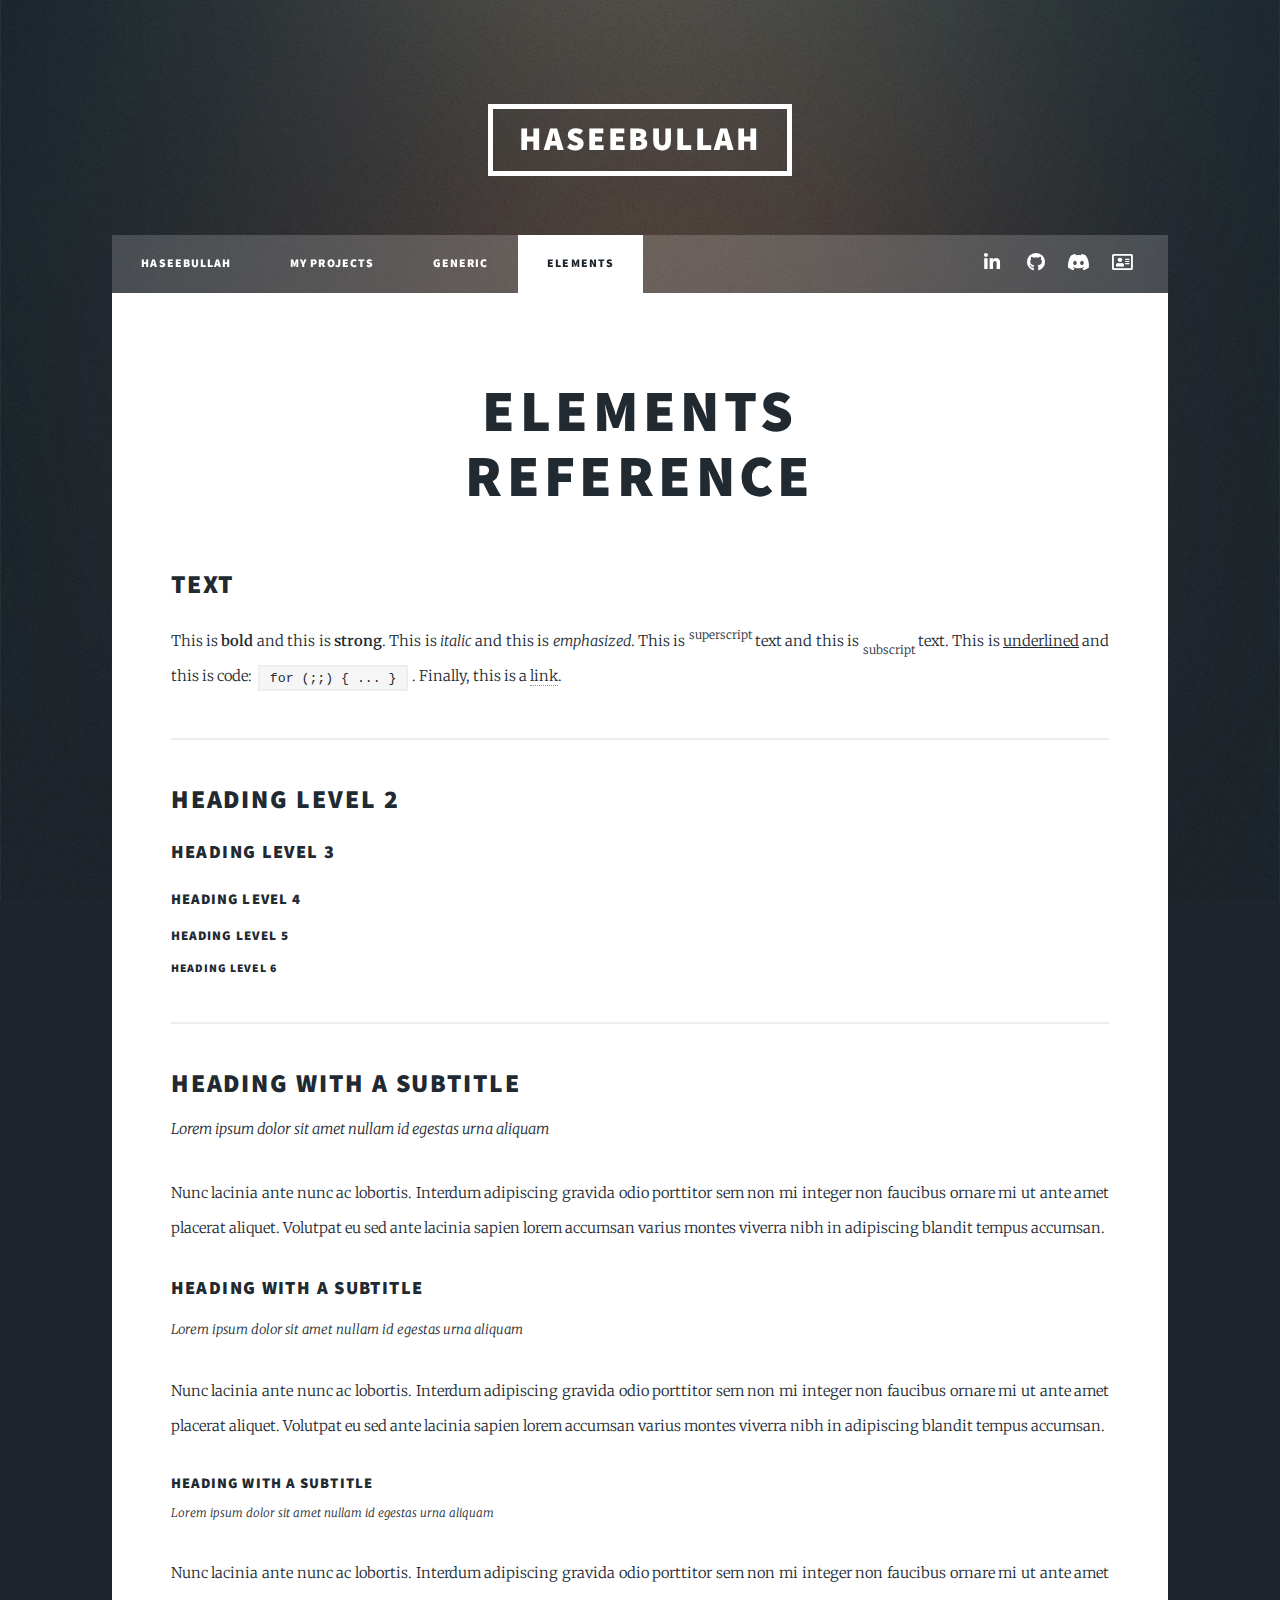
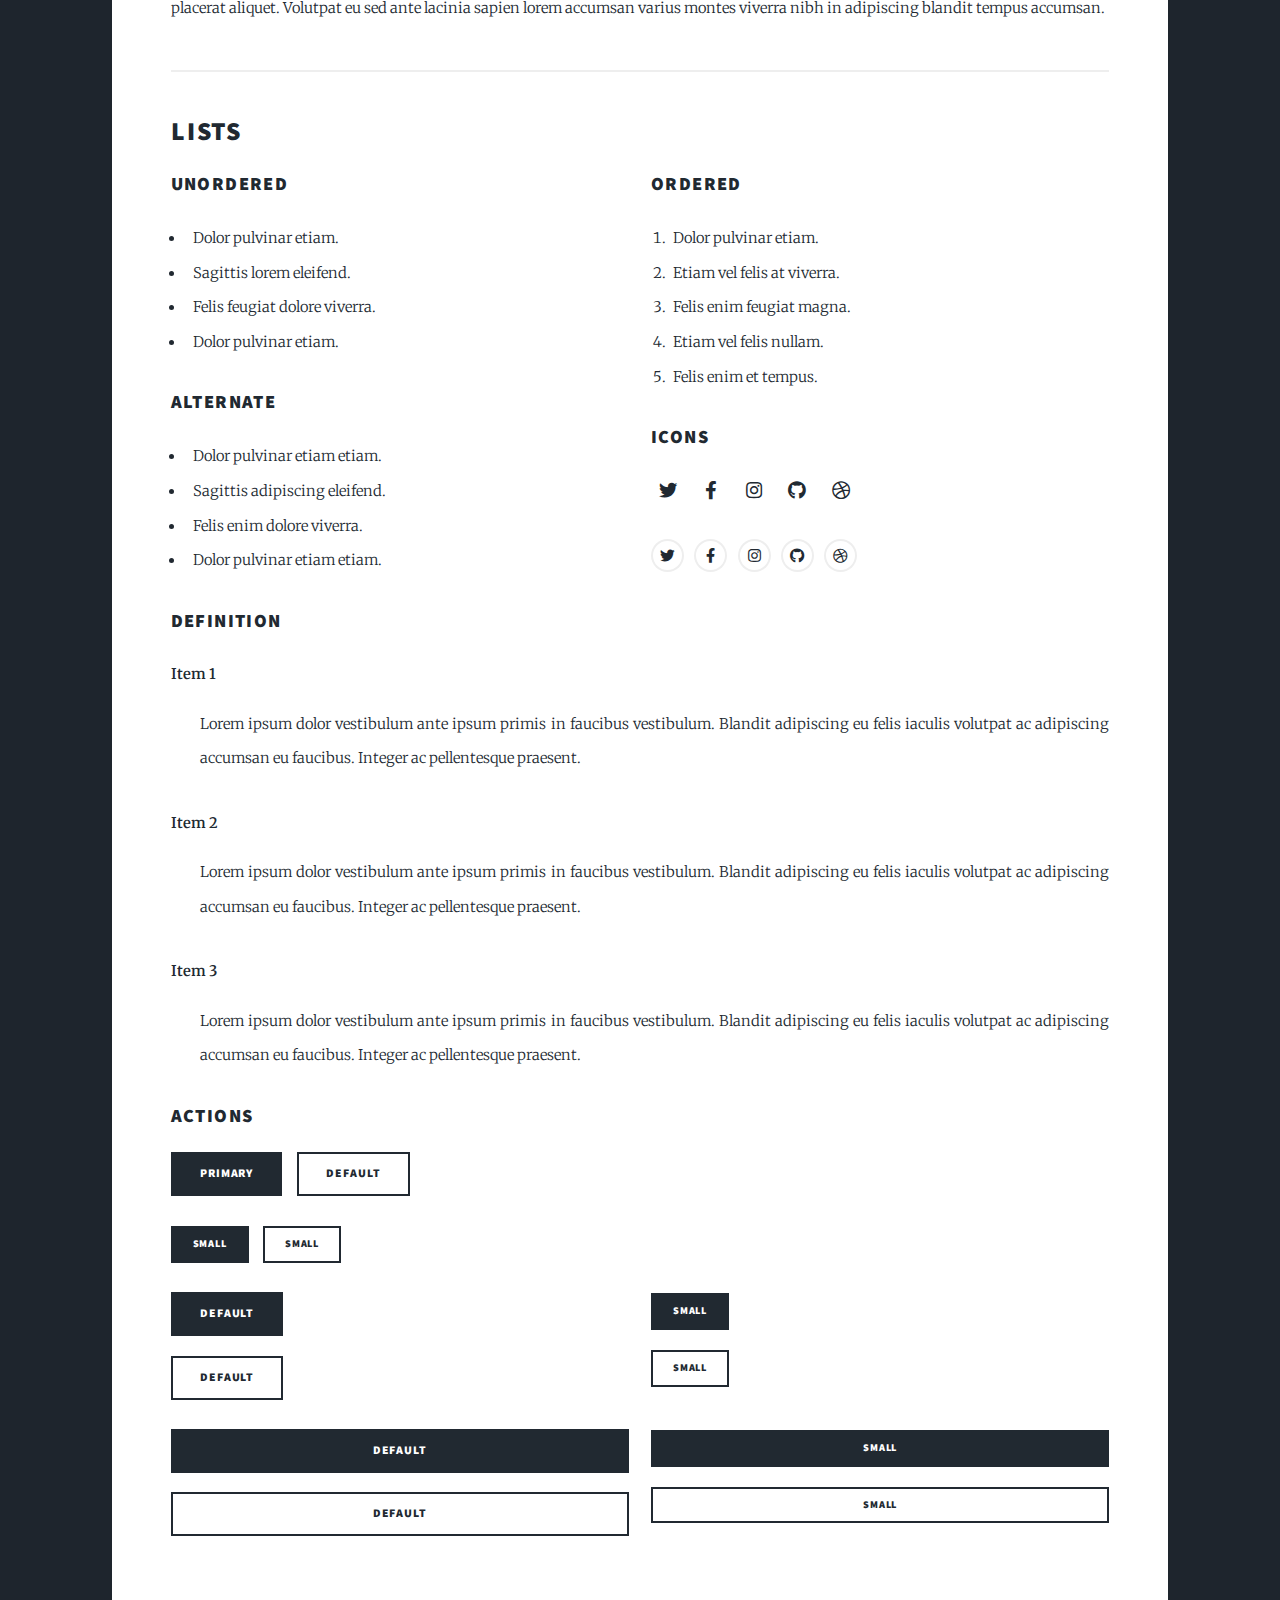
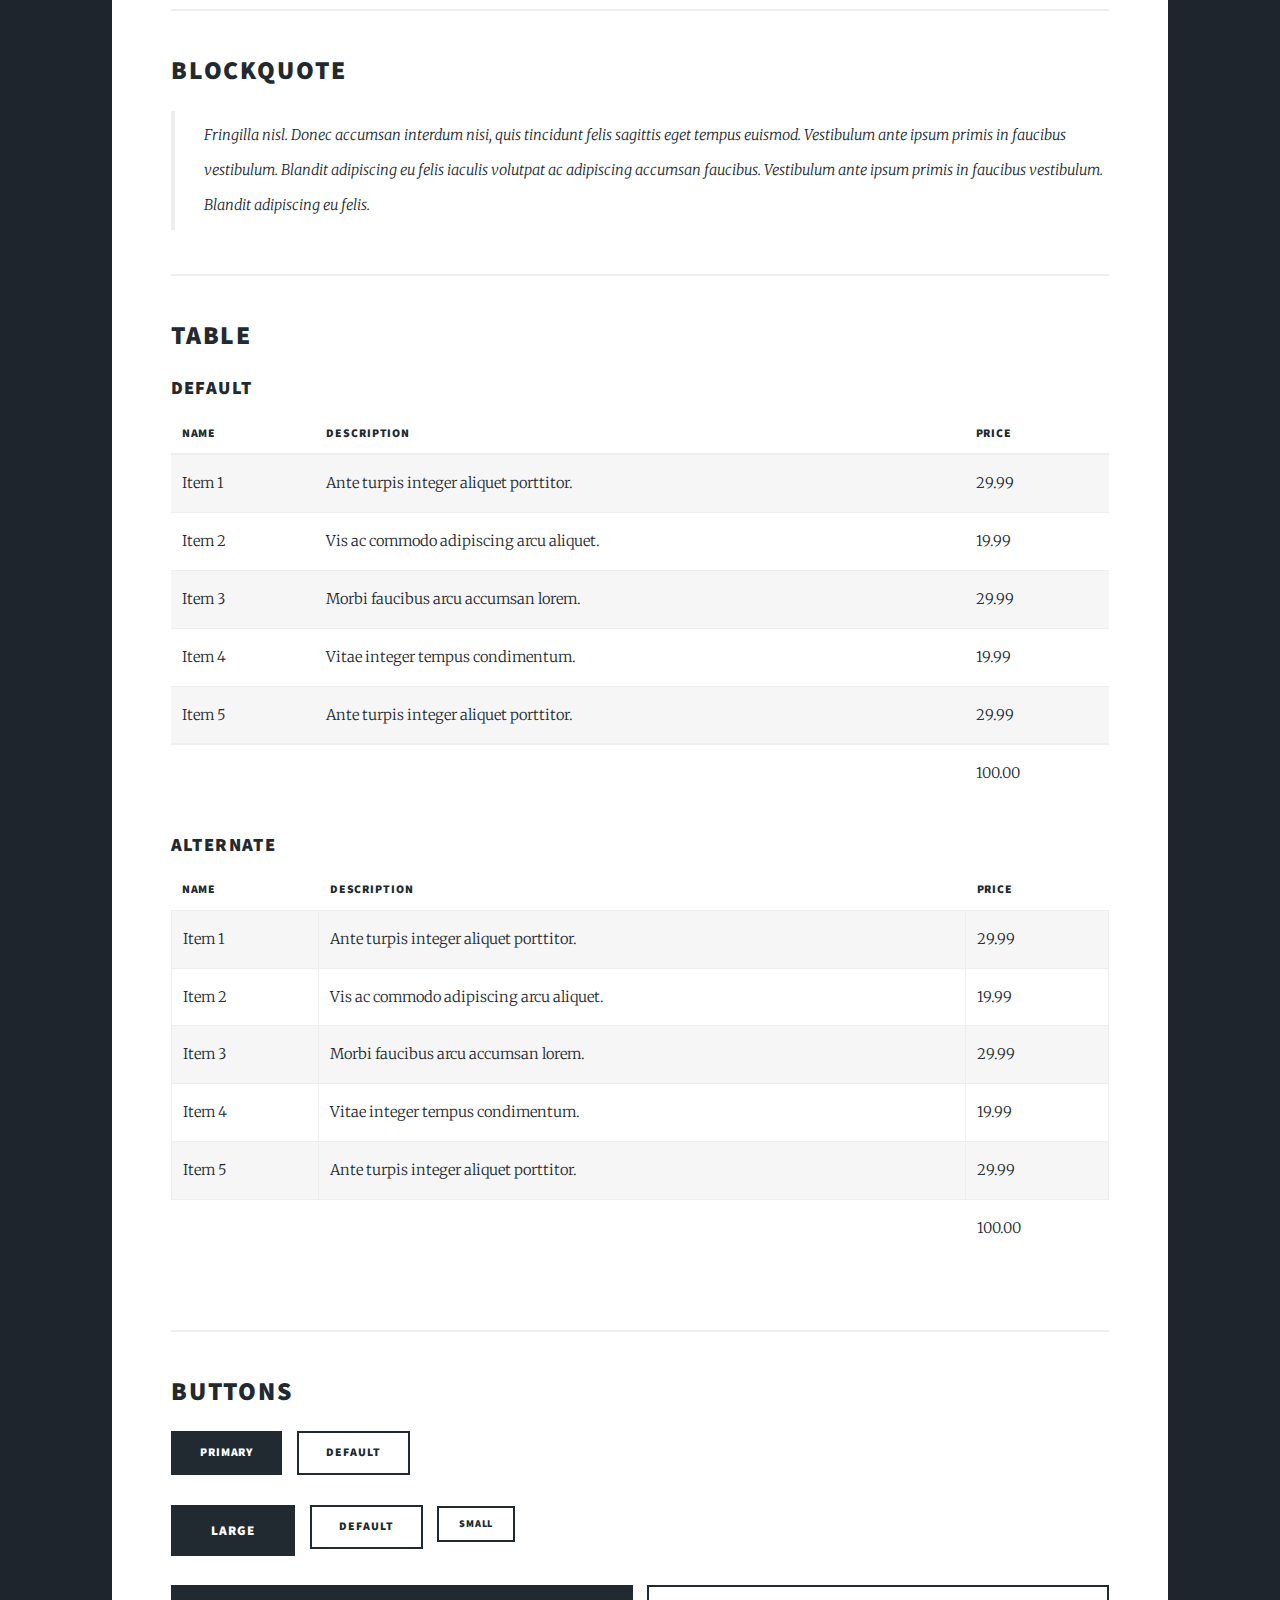
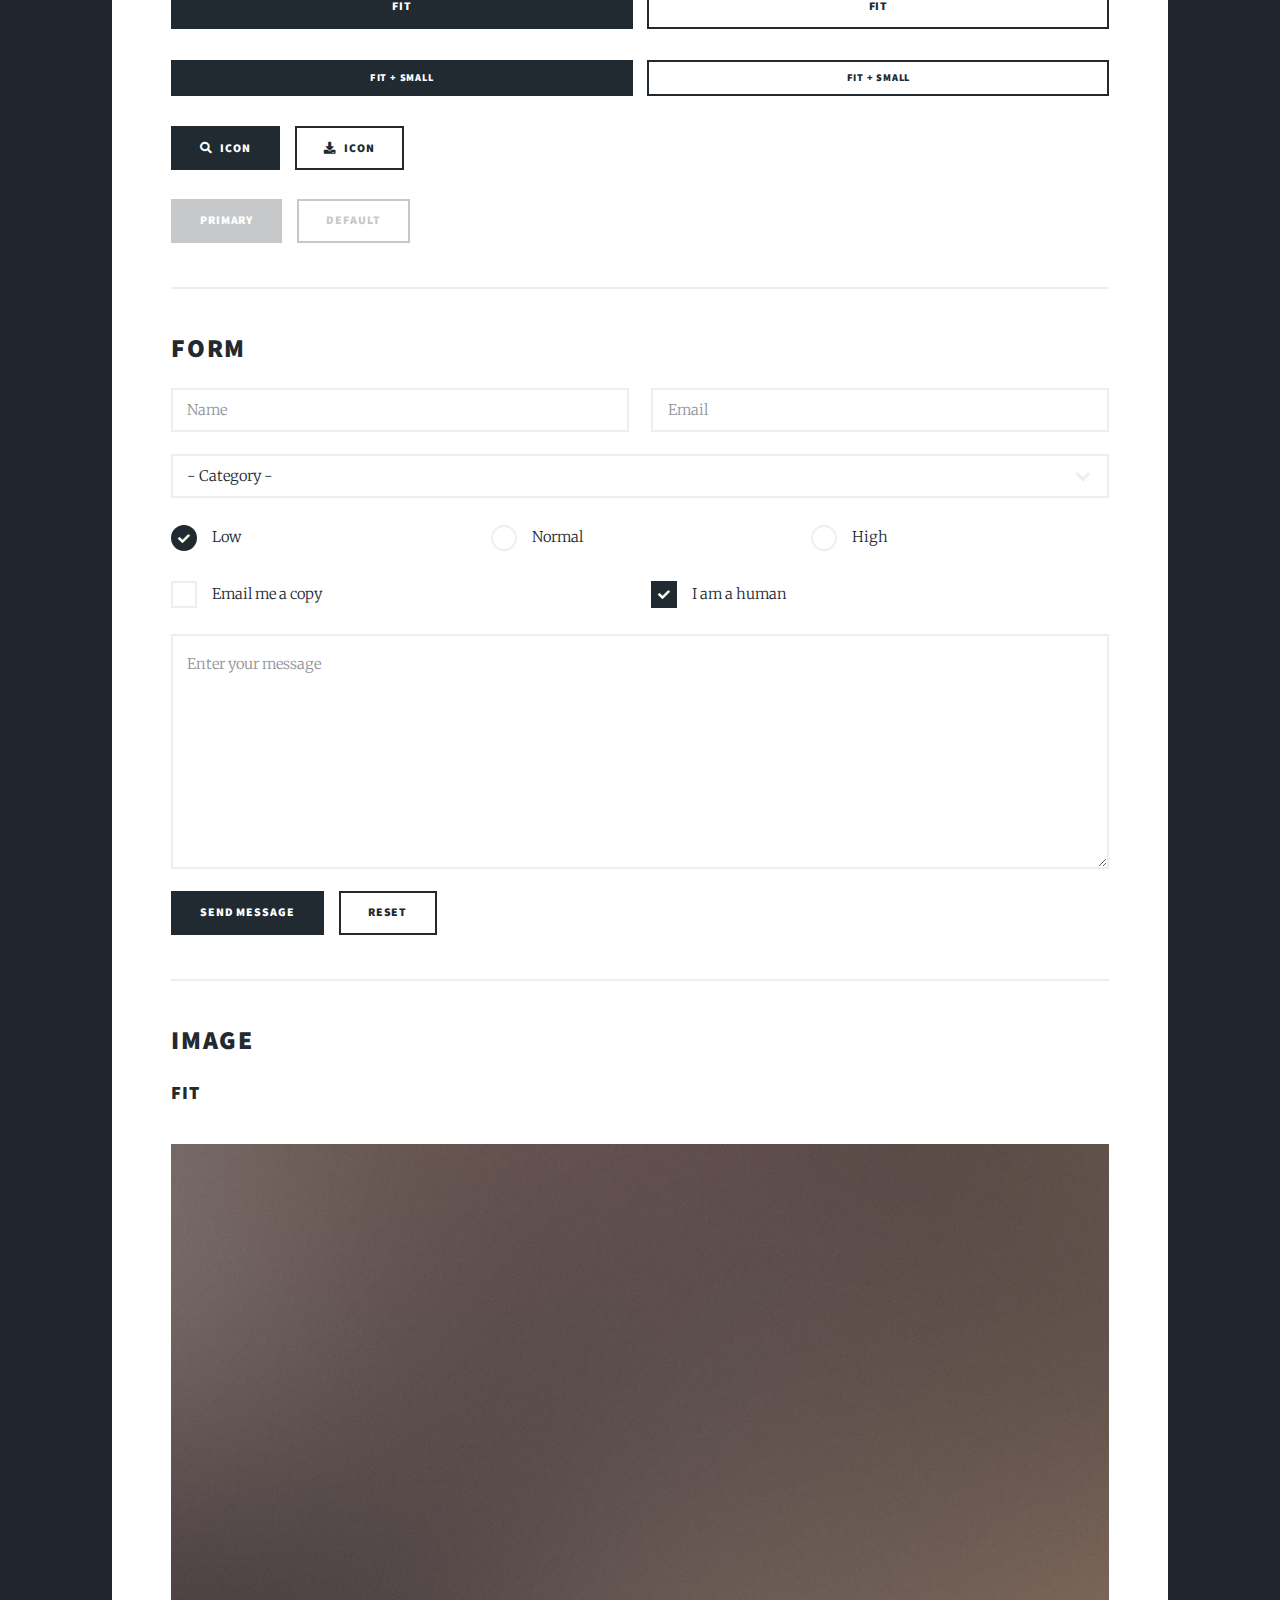
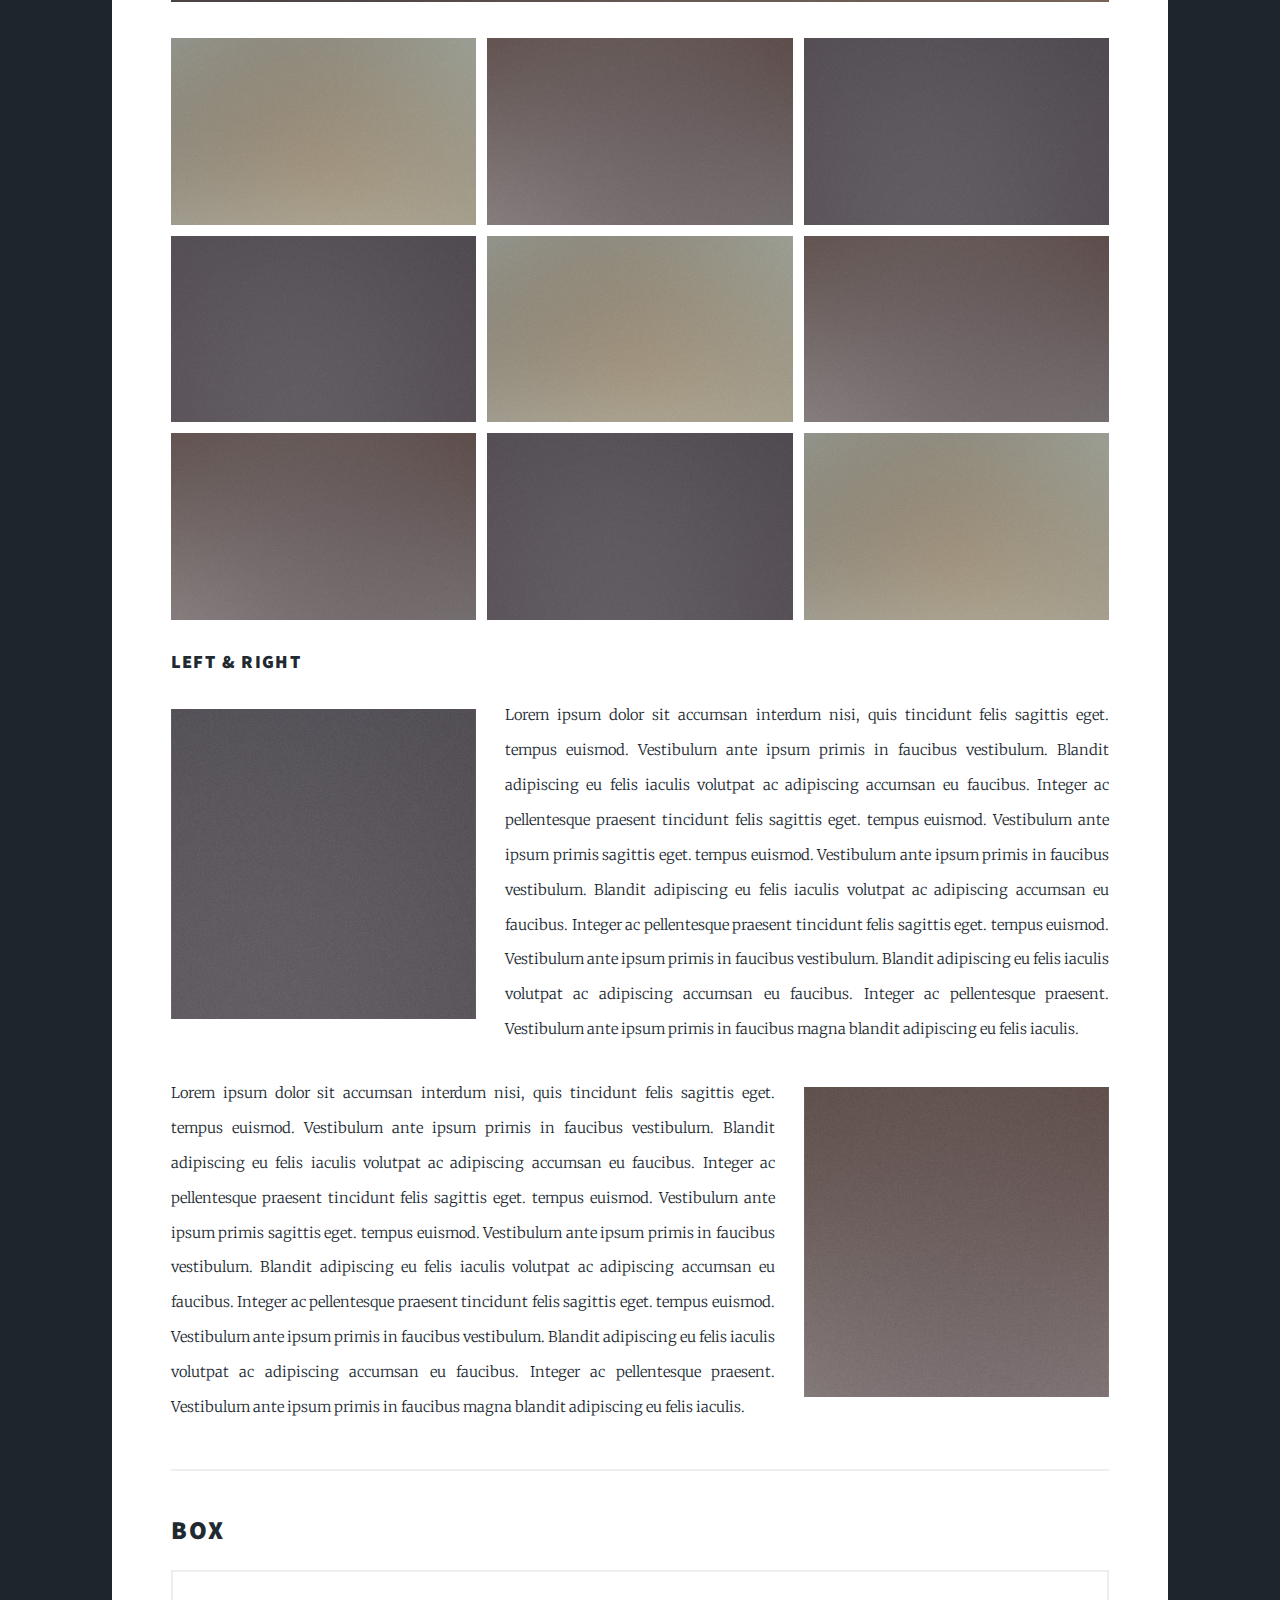
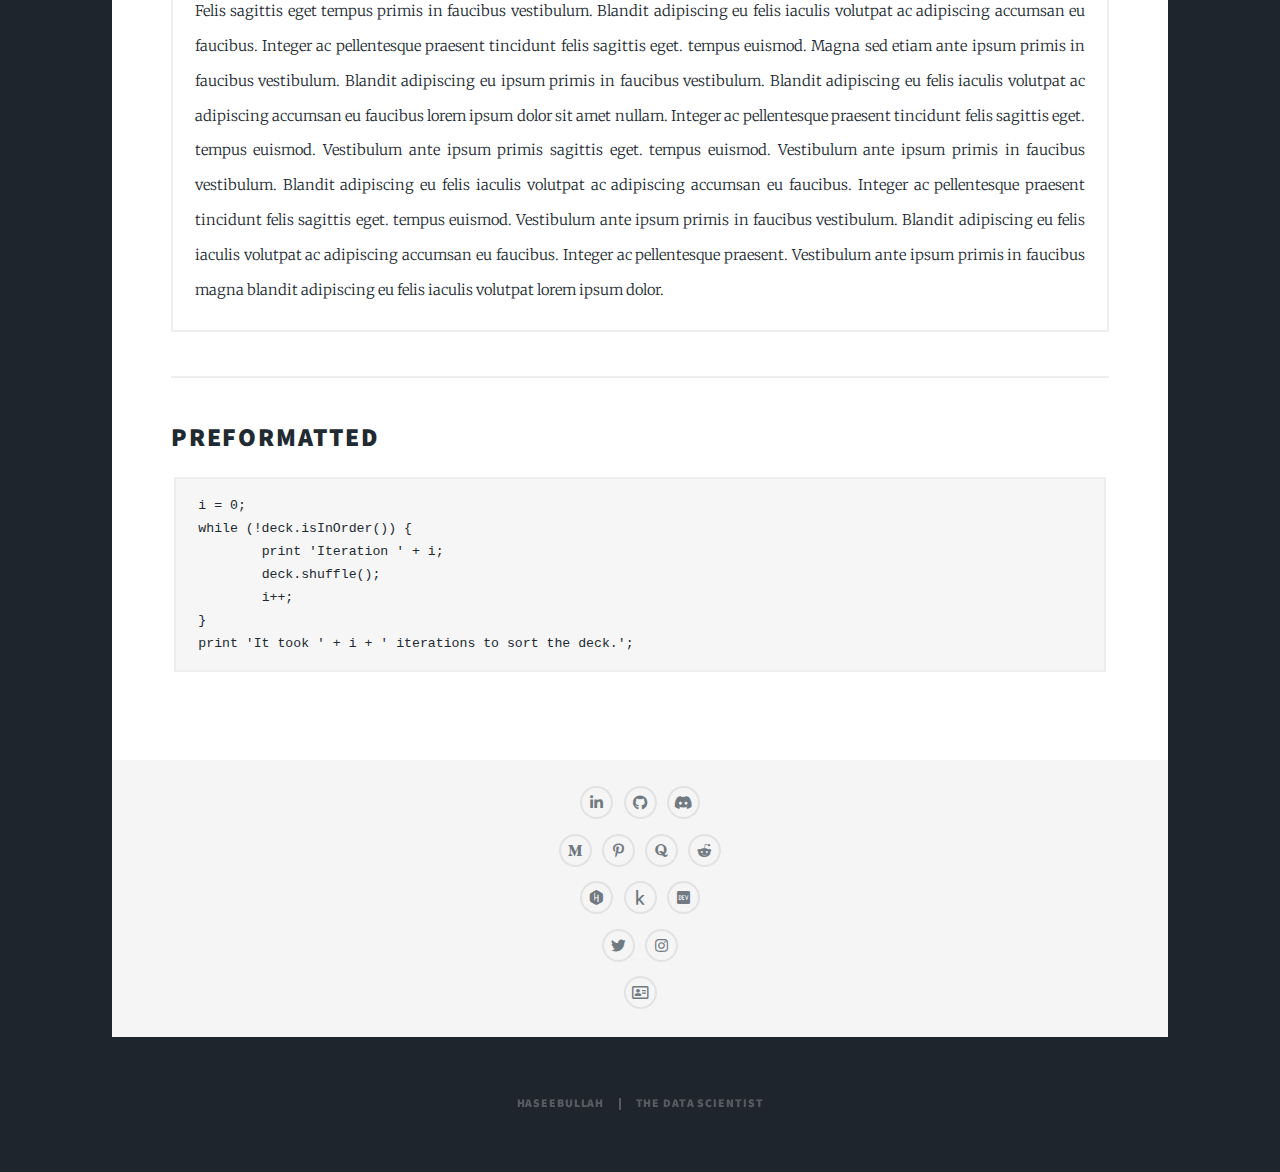
==== commit e85afa91: "Developed Projects Page" ====
--- a/elements.html
+++ b/elements.html
@@ -1,498 +1,509 @@
 <!DOCTYPE HTML>
-<!--
-	Massively by HTML5 UP
-	html5up.net | @ajlkn
-	Free for personal and commercial use under the CCA 3.0 license (html5up.net/license)
--->
 <html>
 	<head>
-		<title>Elements Reference - Massively by HTML5 UP</title>
+		<title>Elements - Haseebullah</title>
+
 		<meta charset="utf-8" />
 		<meta name="viewport" content="width=device-width, initial-scale=1, user-scalable=no" />
 		<link rel="stylesheet" href="assets/css/main.css" />
 		<noscript><link rel="stylesheet" href="assets/css/noscript.css" /></noscript>
+
+		<style>
+      #footer section {
+        display: flex;
+        flex-direction: column;
+        align-items: center;
+
+        padding: 20px;
+      }
+
+      #footer ul {
+        margin: 0px;
+        padding: 6px;
+      }
+    </style>
+
 	</head>
 	<body class="is-preload">
 
-		<!-- Wrapper -->
-			<div id="wrapper">
-
-				<!-- Header -->
-					<header id="header">
-						<a href="index.html" class="logo">Massively</a>
+		<div id="wrapper">
+
+			<header id="header">
+				<a href="index.html" class="logo">Haseebullah</a>
+			</header>
+
+			<nav id="nav">
+				
+				<ul class="links">
+					<li><a href="index.html#header">Haseebullah</a></li>
+					<li><a href="projects.html">My Projects</a></li>
+					<li><a href="generic.html">Generic</a></li>
+					<li class="active"><a href="elements.html">Elements</a></li>
+				</ul>
+				
+				<ul class="icons">
+					
+					<li><a href="https://www.linkedin.com/in/haseebullah-amanat-767b1719b/" target="_blank" class="icon brands fa-linkedin-in"><span class="label">LinkenIn</span></a></li>
+					<li><a href="https://www.github.com/Haseebullah9012/" target="_blank" class="icon brands fa-github"><span class="label">GitHub</span></a></li>
+					<li><a href="https://www.discordapp.com/users/826002117604409355" target="_blank" class="icon brands fa-discord"><span class="label">Discord</span></a></li>
+					
+					<li><a href="/assets/documents/HaseebullahResume.pdf" target="_blank" class="icon fa-address-card"><span class="label">Haseebullah's Resume</span></a></li>
+					
+					<!-- My Other Profile Links -->
+					<!--
+					<li><a href="https://www.medium.com/@haseebullah.amanat" target="_blank" class="icon brands fa-medium-m"><span class="label">Medium</span></a></li>
+					<li><a href="https://www.pinterest.com/haseebullah9012/" target="_blank" class="icon brands fa-pinterest-p"><span class="label">Pinterest</span></a></li>
+					<li><a href="https://www.quora.com/profile/Haseebullah-Amanat/" target="_blank" class="icon brands fa-quora"><span class="label">Quora</span></a></li>
+					<li><a href="https://www.reddit.com/user/Haseebullah_9012/" target="_blank" class="icon brands fa-reddit-alien"><span class="label">Reddit</span></a></li>
+					
+					<li><a href="https://www.twitter.com/Haseebullah9012" target="_blank" class="icon brands fa-twitter"><span class="label">Twitter</span></a></li>
+					<li><a href="https://www.instagram.com/haseebullah_9012/" target="_blank" class="icon brands fa-instagram"><span class="label">Instagram</span></a></li>
+					
+					<li><a href="https://www.hackerrank.com/profile/Haseebullah9012" target="_blank" class="icon brands fa-hackerrank"><span class="label">HackerRank</span></a></li>
+					<li><a href="https://www.kaggle.com/haseebullah9012" target="_blank" class="icon brands fa-kaggle"><span class="label">Kaggle</span></a></li>
+					<li><a href="https://www.leetcode.com/u/user5558ff/" target="_blank" class="icon brands fa-dev"><span class="label">Leetcode</span></a></li>
+					-->
+						
+				</ul>
+
+			</nav>
+
+			<div id="main">
+
+				<section class="post">
+					<header class="major">
+						<h1>Elements<br />
+						Reference</h1>
 					</header>
 
-				<!-- Nav -->
-					<nav id="nav">
-						<ul class="links">
-							<li><a href="index.html">This is Massively</a></li>
-							<li><a href="generic.html">Generic Page</a></li>
-							<li class="active"><a href="elements.html">Elements Reference</a></li>
-						</ul>
-						<ul class="icons">
-							<li><a href="#" class="icon brands fa-twitter"><span class="label">Twitter</span></a></li>
-							<li><a href="#" class="icon brands fa-facebook-f"><span class="label">Facebook</span></a></li>
-							<li><a href="#" class="icon brands fa-instagram"><span class="label">Instagram</span></a></li>
-							<li><a href="#" class="icon brands fa-github"><span class="label">GitHub</span></a></li>
-						</ul>
-					</nav>
-
-				<!-- Main -->
-					<div id="main">
-
-						<!-- Post -->
-							<section class="post">
-								<header class="major">
-									<h1>Elements<br />
-									Reference</h1>
-								</header>
-
-								<!-- Text stuff -->
-									<h2>Text</h2>
-									<p>This is <b>bold</b> and this is <strong>strong</strong>. This is <i>italic</i> and this is <em>emphasized</em>.
-									This is <sup>superscript</sup> text and this is <sub>subscript</sub> text.
-									This is <u>underlined</u> and this is code: <code>for (;;) { ... }</code>.
-									Finally, this is a <a href="#">link</a>.</p>
-									<hr />
-									<h2>Heading Level 2</h2>
-									<h3>Heading Level 3</h3>
-									<h4>Heading Level 4</h4>
-									<h5>Heading Level 5</h5>
-									<h6>Heading Level 6</h6>
-									<hr />
-									<header>
-										<h2>Heading with a Subtitle</h2>
-										<p>Lorem ipsum dolor sit amet nullam id egestas urna aliquam</p>
-									</header>
-									<p>Nunc lacinia ante nunc ac lobortis. Interdum adipiscing gravida odio porttitor sem non mi integer non faucibus ornare mi ut ante amet placerat aliquet. Volutpat eu sed ante lacinia sapien lorem accumsan varius montes viverra nibh in adipiscing blandit tempus accumsan.</p>
-									<header>
-										<h3>Heading with a Subtitle</h3>
-										<p>Lorem ipsum dolor sit amet nullam id egestas urna aliquam</p>
-									</header>
-									<p>Nunc lacinia ante nunc ac lobortis. Interdum adipiscing gravida odio porttitor sem non mi integer non faucibus ornare mi ut ante amet placerat aliquet. Volutpat eu sed ante lacinia sapien lorem accumsan varius montes viverra nibh in adipiscing blandit tempus accumsan.</p>
-									<header>
-										<h4>Heading with a Subtitle</h4>
-										<p>Lorem ipsum dolor sit amet nullam id egestas urna aliquam</p>
-									</header>
-									<p>Nunc lacinia ante nunc ac lobortis. Interdum adipiscing gravida odio porttitor sem non mi integer non faucibus ornare mi ut ante amet placerat aliquet. Volutpat eu sed ante lacinia sapien lorem accumsan varius montes viverra nibh in adipiscing blandit tempus accumsan.</p>
-
-									<hr />
-
-								<!-- Lists -->
-									<h2>Lists</h2>
-									<div class="row">
-										<div class="col-6 col-12-small">
-
-											<h3>Unordered</h3>
-											<ul>
-												<li>Dolor pulvinar etiam.</li>
-												<li>Sagittis lorem eleifend.</li>
-												<li>Felis feugiat dolore viverra.</li>
-												<li>Dolor pulvinar etiam.</li>
-											</ul>
-
-											<h3>Alternate</h3>
-											<ul class="alt">
-												<li>Dolor pulvinar etiam etiam.</li>
-												<li>Sagittis adipiscing eleifend.</li>
-												<li>Felis enim dolore viverra.</li>
-												<li>Dolor pulvinar etiam etiam.</li>
-											</ul>
-
-										</div>
-										<div class="col-6 col-12-small">
-
-											<h3>Ordered</h3>
-											<ol>
-												<li>Dolor pulvinar etiam.</li>
-												<li>Etiam vel felis at viverra.</li>
-												<li>Felis enim feugiat magna.</li>
-												<li>Etiam vel felis nullam.</li>
-												<li>Felis enim et tempus.</li>
-											</ol>
-
-											<h3>Icons</h3>
-											<ul class="icons">
-												<li><a href="#" class="icon brands fa-twitter"><span class="label">Twitter</span></a></li>
-												<li><a href="#" class="icon brands fa-facebook-f"><span class="label">Facebook</span></a></li>
-												<li><a href="#" class="icon brands fa-instagram"><span class="label">Instagram</span></a></li>
-												<li><a href="#" class="icon brands fa-github"><span class="label">Github</span></a></li>
-												<li><a href="#" class="icon brands fa-dribbble"><span class="label">Dribbble</span></a></li>
-											</ul>
-											<ul class="icons alt">
-												<li><a href="#" class="icon brands alt fa-twitter"><span class="label">Twitter</span></a></li>
-												<li><a href="#" class="icon brands alt fa-facebook-f"><span class="label">Facebook</span></a></li>
-												<li><a href="#" class="icon brands alt fa-instagram"><span class="label">Instagram</span></a></li>
-												<li><a href="#" class="icon brands alt fa-github"><span class="label">Github</span></a></li>
-												<li><a href="#" class="icon brands alt fa-dribbble"><span class="label">Dribbble</span></a></li>
-											</ul>
-
-										</div>
-									</div>
-									<h3>Definition</h3>
-									<dl>
-										<dt>Item 1</dt>
-										<dd>
-											<p>Lorem ipsum dolor vestibulum ante ipsum primis in faucibus vestibulum. Blandit adipiscing eu felis iaculis volutpat ac adipiscing accumsan eu faucibus. Integer ac pellentesque praesent.</p>
-										</dd>
-										<dt>Item 2</dt>
-										<dd>
-											<p>Lorem ipsum dolor vestibulum ante ipsum primis in faucibus vestibulum. Blandit adipiscing eu felis iaculis volutpat ac adipiscing accumsan eu faucibus. Integer ac pellentesque praesent.</p>
-										</dd>
-										<dt>Item 3</dt>
-										<dd>
-											<p>Lorem ipsum dolor vestibulum ante ipsum primis in faucibus vestibulum. Blandit adipiscing eu felis iaculis volutpat ac adipiscing accumsan eu faucibus. Integer ac pellentesque praesent.</p>
-										</dd>
-									</dl>
-
-									<h3>Actions</h3>
-									<ul class="actions">
-										<li><a href="#" class="button primary">Primary</a></li>
-										<li><a href="#" class="button">Default</a></li>
-									</ul>
-									<ul class="actions small">
-										<li><a href="#" class="button primary small">Small</a></li>
-										<li><a href="#" class="button small">Small</a></li>
-									</ul>
-									<div class="row">
-										<div class="col-6 col-12-small">
-											<ul class="actions stacked">
-												<li><a href="#" class="button primary">Default</a></li>
-												<li><a href="#" class="button">Default</a></li>
-											</ul>
-										</div>
-										<div class="col-6 col-12-small">
-											<ul class="actions stacked">
-												<li><a href="#" class="button primary small">Small</a></li>
-												<li><a href="#" class="button small">Small</a></li>
-											</ul>
-										</div>
-									</div>
-									<div class="row">
-										<div class="col-6 col-12-small">
-											<ul class="actions stacked">
-												<li><a href="#" class="button primary fit">Default</a></li>
-												<li><a href="#" class="button fit">Default</a></li>
-											</ul>
-										</div>
-										<div class="col-6 col-12-small">
-											<ul class="actions stacked">
-												<li><a href="#" class="button primary small fit">Small</a></li>
-												<li><a href="#" class="button small fit">Small</a></li>
-											</ul>
-										</div>
-									</div>
-
-									<hr />
-
-								<!-- Blockquote -->
-									<h2>Blockquote</h2>
-									<blockquote>Fringilla nisl. Donec accumsan interdum nisi, quis tincidunt felis sagittis eget tempus euismod. Vestibulum ante ipsum primis in faucibus vestibulum. Blandit adipiscing eu felis iaculis volutpat ac adipiscing accumsan faucibus. Vestibulum ante ipsum primis in faucibus vestibulum. Blandit adipiscing eu felis.</blockquote>
-
-									<hr />
-
-								<!-- Table -->
-									<h2>Table</h2>
-
-									<h3>Default</h3>
-									<div class="table-wrapper">
-										<table>
-											<thead>
-												<tr>
-													<th>Name</th>
-													<th>Description</th>
-													<th>Price</th>
-												</tr>
-											</thead>
-											<tbody>
-												<tr>
-													<td>Item 1</td>
-													<td>Ante turpis integer aliquet porttitor.</td>
-													<td>29.99</td>
-												</tr>
-												<tr>
-													<td>Item 2</td>
-													<td>Vis ac commodo adipiscing arcu aliquet.</td>
-													<td>19.99</td>
-												</tr>
-												<tr>
-													<td>Item 3</td>
-													<td> Morbi faucibus arcu accumsan lorem.</td>
-													<td>29.99</td>
-												</tr>
-												<tr>
-													<td>Item 4</td>
-													<td>Vitae integer tempus condimentum.</td>
-													<td>19.99</td>
-												</tr>
-												<tr>
-													<td>Item 5</td>
-													<td>Ante turpis integer aliquet porttitor.</td>
-													<td>29.99</td>
-												</tr>
-											</tbody>
-											<tfoot>
-												<tr>
-													<td colspan="2"></td>
-													<td>100.00</td>
-												</tr>
-											</tfoot>
-										</table>
-									</div>
-
-									<h3>Alternate</h3>
-									<div class="table-wrapper">
-										<table class="alt">
-											<thead>
-												<tr>
-													<th>Name</th>
-													<th>Description</th>
-													<th>Price</th>
-												</tr>
-											</thead>
-											<tbody>
-												<tr>
-													<td>Item 1</td>
-													<td>Ante turpis integer aliquet porttitor.</td>
-													<td>29.99</td>
-												</tr>
-												<tr>
-													<td>Item 2</td>
-													<td>Vis ac commodo adipiscing arcu aliquet.</td>
-													<td>19.99</td>
-												</tr>
-												<tr>
-													<td>Item 3</td>
-													<td> Morbi faucibus arcu accumsan lorem.</td>
-													<td>29.99</td>
-												</tr>
-												<tr>
-													<td>Item 4</td>
-													<td>Vitae integer tempus condimentum.</td>
-													<td>19.99</td>
-												</tr>
-												<tr>
-													<td>Item 5</td>
-													<td>Ante turpis integer aliquet porttitor.</td>
-													<td>29.99</td>
-												</tr>
-											</tbody>
-											<tfoot>
-												<tr>
-													<td colspan="2"></td>
-													<td>100.00</td>
-												</tr>
-											</tfoot>
-										</table>
-									</div>
-
-									<hr />
-
-								<!-- Buttons -->
-									<h2>Buttons</h2>
-									<ul class="actions">
-										<li><a href="#" class="button primary">Primary</a></li>
-										<li><a href="#" class="button">Default</a></li>
-									</ul>
-									<ul class="actions">
-										<li><a href="#" class="button primary large">Large</a></li>
-										<li><a href="#" class="button">Default</a></li>
-										<li><a href="#" class="button small">Small</a></li>
-									</ul>
-									<ul class="actions fit">
-										<li><a href="#" class="button primary fit">Fit</a></li>
-										<li><a href="#" class="button fit">Fit</a></li>
-									</ul>
-									<ul class="actions fit small">
-										<li><a href="#" class="button primary fit small">Fit + Small</a></li>
-										<li><a href="#" class="button fit small">Fit + Small</a></li>
-									</ul>
-									<ul class="actions">
-										<li><a href="#" class="button primary icon solid fa-search">Icon</a></li>
-										<li><a href="#" class="button icon solid fa-download">Icon</a></li>
-									</ul>
-									<ul class="actions">
-										<li><span class="button primary disabled">Primary</span></li>
-										<li><span class="button disabled">Default</span></li>
-									</ul>
-
-									<hr />
-
-								<!-- Form -->
-									<h2>Form</h2>
-
-									<form method="post" action="#">
-										<div class="row gtr-uniform">
-											<div class="col-6 col-12-xsmall">
-												<input type="text" name="demo-name" id="demo-name" value="" placeholder="Name" />
-											</div>
-											<div class="col-6 col-12-xsmall">
-												<input type="email" name="demo-email" id="demo-email" value="" placeholder="Email" />
-											</div>
-											<!-- Break -->
-											<div class="col-12">
-												<select name="demo-category" id="demo-category">
-													<option value="">- Category -</option>
-													<option value="1">Manufacturing</option>
-													<option value="1">Shipping</option>
-													<option value="1">Administration</option>
-													<option value="1">Human Resources</option>
-												</select>
-											</div>
-											<!-- Break -->
-											<div class="col-4 col-12-small">
-												<input type="radio" id="demo-priority-low" name="demo-priority" checked>
-												<label for="demo-priority-low">Low</label>
-											</div>
-											<div class="col-4 col-12-small">
-												<input type="radio" id="demo-priority-normal" name="demo-priority">
-												<label for="demo-priority-normal">Normal</label>
-											</div>
-											<div class="col-4 col-12-small">
-												<input type="radio" id="demo-priority-high" name="demo-priority">
-												<label for="demo-priority-high">High</label>
-											</div>
-											<!-- Break -->
-											<div class="col-6 col-12-small">
-												<input type="checkbox" id="demo-copy" name="demo-copy">
-												<label for="demo-copy">Email me a copy</label>
-											</div>
-											<div class="col-6 col-12-small">
-												<input type="checkbox" id="demo-human" name="demo-human" checked>
-												<label for="demo-human">I am a human</label>
-											</div>
-											<!-- Break -->
-											<div class="col-12">
-												<textarea name="demo-message" id="demo-message" placeholder="Enter your message" rows="6"></textarea>
-											</div>
-											<!-- Break -->
-											<div class="col-12">
-												<ul class="actions">
-													<li><input type="submit" value="Send Message" class="primary" /></li>
-													<li><input type="reset" value="Reset" /></li>
-												</ul>
-											</div>
-										</div>
-									</form>
-
-									<hr />
-
-								<!-- Image -->
-									<h2>Image</h2>
-
-									<h3>Fit</h3>
-									<span class="image fit"><img src="images/pic01.jpg" alt="" /></span>
-									<div class="box alt">
-										<div class="row gtr-50 gtr-uniform">
-											<div class="col-4"><span class="image fit"><img src="images/pic02.jpg" alt="" /></span></div>
-											<div class="col-4"><span class="image fit"><img src="images/pic03.jpg" alt="" /></span></div>
-											<div class="col-4"><span class="image fit"><img src="images/pic04.jpg" alt="" /></span></div>
-											<!-- Break -->
-											<div class="col-4"><span class="image fit"><img src="images/pic04.jpg" alt="" /></span></div>
-											<div class="col-4"><span class="image fit"><img src="images/pic02.jpg" alt="" /></span></div>
-											<div class="col-4"><span class="image fit"><img src="images/pic03.jpg" alt="" /></span></div>
-											<!-- Break -->
-											<div class="col-4"><span class="image fit"><img src="images/pic03.jpg" alt="" /></span></div>
-											<div class="col-4"><span class="image fit"><img src="images/pic04.jpg" alt="" /></span></div>
-											<div class="col-4"><span class="image fit"><img src="images/pic02.jpg" alt="" /></span></div>
-										</div>
-									</div>
-
-									<h3>Left &amp; Right</h3>
-									<p><span class="image left"><img src="images/pic08.jpg" alt="" /></span>Lorem ipsum dolor sit accumsan interdum nisi, quis tincidunt felis sagittis eget. tempus euismod. Vestibulum ante ipsum primis in faucibus vestibulum. Blandit adipiscing eu felis iaculis volutpat ac adipiscing accumsan eu faucibus. Integer ac pellentesque praesent tincidunt felis sagittis eget. tempus euismod. Vestibulum ante ipsum primis sagittis eget. tempus euismod. Vestibulum ante ipsum primis in faucibus vestibulum. Blandit adipiscing eu felis iaculis volutpat ac adipiscing accumsan eu faucibus. Integer ac pellentesque praesent tincidunt felis sagittis eget. tempus euismod. Vestibulum ante ipsum primis in faucibus vestibulum. Blandit adipiscing eu felis iaculis volutpat ac adipiscing accumsan eu faucibus. Integer ac pellentesque praesent. Vestibulum ante ipsum primis in faucibus magna blandit adipiscing eu felis iaculis.</p>
-									<p><span class="image right"><img src="images/pic09.jpg" alt="" /></span>Lorem ipsum dolor sit accumsan interdum nisi, quis tincidunt felis sagittis eget. tempus euismod. Vestibulum ante ipsum primis in faucibus vestibulum. Blandit adipiscing eu felis iaculis volutpat ac adipiscing accumsan eu faucibus. Integer ac pellentesque praesent tincidunt felis sagittis eget. tempus euismod. Vestibulum ante ipsum primis sagittis eget. tempus euismod. Vestibulum ante ipsum primis in faucibus vestibulum. Blandit adipiscing eu felis iaculis volutpat ac adipiscing accumsan eu faucibus. Integer ac pellentesque praesent tincidunt felis sagittis eget. tempus euismod. Vestibulum ante ipsum primis in faucibus vestibulum. Blandit adipiscing eu felis iaculis volutpat ac adipiscing accumsan eu faucibus. Integer ac pellentesque praesent. Vestibulum ante ipsum primis in faucibus magna blandit adipiscing eu felis iaculis.</p>
-
-									<hr />
-
-								<!-- Box -->
-									<h2>Box</h2>
-									<div class="box">
-										<p>Felis sagittis eget tempus primis in faucibus vestibulum. Blandit adipiscing eu felis iaculis volutpat ac adipiscing accumsan eu faucibus. Integer ac pellentesque praesent tincidunt felis sagittis eget. tempus euismod. Magna sed etiam ante ipsum primis in faucibus vestibulum. Blandit adipiscing eu ipsum primis in faucibus vestibulum. Blandit adipiscing eu felis iaculis volutpat ac adipiscing accumsan eu faucibus lorem ipsum dolor sit amet nullam. Integer ac pellentesque praesent tincidunt felis sagittis eget. tempus euismod. Vestibulum ante ipsum primis sagittis eget. tempus euismod. Vestibulum ante ipsum primis in faucibus vestibulum. Blandit adipiscing eu felis iaculis volutpat ac adipiscing accumsan eu faucibus. Integer ac pellentesque praesent tincidunt felis sagittis eget. tempus euismod. Vestibulum ante ipsum primis in faucibus vestibulum. Blandit adipiscing eu felis iaculis volutpat ac adipiscing accumsan eu faucibus. Integer ac pellentesque praesent. Vestibulum ante ipsum primis in faucibus magna blandit adipiscing eu felis iaculis volutpat lorem ipsum dolor.</p>
-									</div>
-
-									<hr />
-
-								<!-- Preformatted Code -->
-									<h2>Preformatted</h2>
-									<pre><code>i = 0;
-
+					<h2>Text</h2>
+					<p>This is <b>bold</b> and this is <strong>strong</strong>. This is <i>italic</i> and this is <em>emphasized</em>.
+					This is <sup>superscript</sup> text and this is <sub>subscript</sub> text.
+					This is <u>underlined</u> and this is code: <code>for (;;) { ... }</code>.
+					Finally, this is a <a href="#">link</a>.</p>
+					<hr />
+					
+					<h2>Heading Level 2</h2>
+					<h3>Heading Level 3</h3>
+					<h4>Heading Level 4</h4>
+					<h5>Heading Level 5</h5>
+					<h6>Heading Level 6</h6>
+					<hr />
+						
+					<header>
+						<h2>Heading with a Subtitle</h2>
+						<p>Lorem ipsum dolor sit amet nullam id egestas urna aliquam</p>
+					</header>
+					<p>Nunc lacinia ante nunc ac lobortis. Interdum adipiscing gravida odio porttitor sem non mi integer non faucibus ornare mi ut ante amet placerat aliquet. Volutpat eu sed ante lacinia sapien lorem accumsan varius montes viverra nibh in adipiscing blandit tempus accumsan.</p>
+					
+					<header>
+						<h3>Heading with a Subtitle</h3>
+						<p>Lorem ipsum dolor sit amet nullam id egestas urna aliquam</p>
+					</header>
+					<p>Nunc lacinia ante nunc ac lobortis. Interdum adipiscing gravida odio porttitor sem non mi integer non faucibus ornare mi ut ante amet placerat aliquet. Volutpat eu sed ante lacinia sapien lorem accumsan varius montes viverra nibh in adipiscing blandit tempus accumsan.</p>
+					
+					<header>
+						<h4>Heading with a Subtitle</h4>
+						<p>Lorem ipsum dolor sit amet nullam id egestas urna aliquam</p>
+					</header>
+					<p>Nunc lacinia ante nunc ac lobortis. Interdum adipiscing gravida odio porttitor sem non mi integer non faucibus ornare mi ut ante amet placerat aliquet. Volutpat eu sed ante lacinia sapien lorem accumsan varius montes viverra nibh in adipiscing blandit tempus accumsan.</p>
+
+					<hr />
+
+					<h2>Lists</h2>
+					<div class="row">
+						<div class="col-6 col-12-small">
+
+							<h3>Unordered</h3>
+							<ul>
+								<li>Dolor pulvinar etiam.</li>
+								<li>Sagittis lorem eleifend.</li>
+								<li>Felis feugiat dolore viverra.</li>
+								<li>Dolor pulvinar etiam.</li>
+							</ul>
+
+							<h3>Alternate</h3>
+							<ul class="alt">
+								<li>Dolor pulvinar etiam etiam.</li>
+								<li>Sagittis adipiscing eleifend.</li>
+								<li>Felis enim dolore viverra.</li>
+								<li>Dolor pulvinar etiam etiam.</li>
+							</ul>
+
+						</div>
+						<div class="col-6 col-12-small">
+
+							<h3>Ordered</h3>
+							<ol>
+								<li>Dolor pulvinar etiam.</li>
+								<li>Etiam vel felis at viverra.</li>
+								<li>Felis enim feugiat magna.</li>
+								<li>Etiam vel felis nullam.</li>
+								<li>Felis enim et tempus.</li>
+							</ol>
+
+							<h3>Icons</h3>
+							<ul class="icons">
+								<li><a href="#" class="icon brands fa-twitter"><span class="label">Twitter</span></a></li>
+								<li><a href="#" class="icon brands fa-facebook-f"><span class="label">Facebook</span></a></li>
+								<li><a href="#" class="icon brands fa-instagram"><span class="label">Instagram</span></a></li>
+								<li><a href="#" class="icon brands fa-github"><span class="label">Github</span></a></li>
+								<li><a href="#" class="icon brands fa-dribbble"><span class="label">Dribbble</span></a></li>
+							</ul>
+							<ul class="icons alt">
+								<li><a href="#" class="icon brands alt fa-twitter"><span class="label">Twitter</span></a></li>
+								<li><a href="#" class="icon brands alt fa-facebook-f"><span class="label">Facebook</span></a></li>
+								<li><a href="#" class="icon brands alt fa-instagram"><span class="label">Instagram</span></a></li>
+								<li><a href="#" class="icon brands alt fa-github"><span class="label">Github</span></a></li>
+								<li><a href="#" class="icon brands alt fa-dribbble"><span class="label">Dribbble</span></a></li>
+							</ul>
+
+						</div>
+					</div>
+						
+					<h3>Definition</h3>
+					<dl>
+						<dt>Item 1</dt>
+						<dd>
+							<p>Lorem ipsum dolor vestibulum ante ipsum primis in faucibus vestibulum. Blandit adipiscing eu felis iaculis volutpat ac adipiscing accumsan eu faucibus. Integer ac pellentesque praesent.</p>
+						</dd>
+						<dt>Item 2</dt>
+						<dd>
+							<p>Lorem ipsum dolor vestibulum ante ipsum primis in faucibus vestibulum. Blandit adipiscing eu felis iaculis volutpat ac adipiscing accumsan eu faucibus. Integer ac pellentesque praesent.</p>
+						</dd>
+						<dt>Item 3</dt>
+						<dd>
+							<p>Lorem ipsum dolor vestibulum ante ipsum primis in faucibus vestibulum. Blandit adipiscing eu felis iaculis volutpat ac adipiscing accumsan eu faucibus. Integer ac pellentesque praesent.</p>
+						</dd>
+					</dl>
+
+					<h3>Actions</h3>
+					
+					<ul class="actions">
+						<li><a href="#" class="button primary">Primary</a></li>
+						<li><a href="#" class="button">Default</a></li>
+					</ul>
+					
+					<ul class="actions small">
+						<li><a href="#" class="button primary small">Small</a></li>
+						<li><a href="#" class="button small">Small</a></li>
+					</ul>
+					
+					<div class="row">
+						<div class="col-6 col-12-small">
+							<ul class="actions stacked">
+								<li><a href="#" class="button primary">Default</a></li>
+								<li><a href="#" class="button">Default</a></li>
+							</ul>
+						</div>
+						<div class="col-6 col-12-small">
+							<ul class="actions stacked">
+								<li><a href="#" class="button primary small">Small</a></li>
+								<li><a href="#" class="button small">Small</a></li>
+							</ul>
+						</div>
+					</div>
+					
+					<div class="row">
+						<div class="col-6 col-12-small">
+							<ul class="actions stacked">
+								<li><a href="#" class="button primary fit">Default</a></li>
+								<li><a href="#" class="button fit">Default</a></li>
+							</ul>
+						</div>
+						<div class="col-6 col-12-small">
+							<ul class="actions stacked">
+								<li><a href="#" class="button primary small fit">Small</a></li>
+								<li><a href="#" class="button small fit">Small</a></li>
+							</ul>
+						</div>
+					</div>
+
+					<hr />
+
+					
+					<h2>Blockquote</h2>
+					<blockquote>Fringilla nisl. Donec accumsan interdum nisi, quis tincidunt felis sagittis eget tempus euismod. Vestibulum ante ipsum primis in faucibus vestibulum. Blandit adipiscing eu felis iaculis volutpat ac adipiscing accumsan faucibus. Vestibulum ante ipsum primis in faucibus vestibulum. Blandit adipiscing eu felis.</blockquote>
+
+					<hr />
+
+					<h2>Table</h2>
+
+					<h3>Default</h3>
+					<div class="table-wrapper">
+						<table>
+							<thead>
+								<tr>
+									<th>Name</th>
+									<th>Description</th>
+									<th>Price</th>
+								</tr>
+							</thead>
+							<tbody>
+								<tr>
+									<td>Item 1</td>
+									<td>Ante turpis integer aliquet porttitor.</td>
+									<td>29.99</td>
+								</tr>
+								<tr>
+									<td>Item 2</td>
+									<td>Vis ac commodo adipiscing arcu aliquet.</td>
+									<td>19.99</td>
+								</tr>
+								<tr>
+									<td>Item 3</td>
+									<td> Morbi faucibus arcu accumsan lorem.</td>
+									<td>29.99</td>
+								</tr>
+								<tr>
+									<td>Item 4</td>
+									<td>Vitae integer tempus condimentum.</td>
+									<td>19.99</td>
+								</tr>
+								<tr>
+									<td>Item 5</td>
+									<td>Ante turpis integer aliquet porttitor.</td>
+									<td>29.99</td>
+								</tr>
+							</tbody>
+							<tfoot>
+								<tr>
+									<td colspan="2"></td>
+									<td>100.00</td>
+								</tr>
+							</tfoot>
+						</table>
+					</div>
+
+					<h3>Alternate</h3>
+					<div class="table-wrapper">
+						<table class="alt">
+							<thead>
+								<tr>
+									<th>Name</th>
+									<th>Description</th>
+									<th>Price</th>
+								</tr>
+							</thead>
+							<tbody>
+								<tr>
+									<td>Item 1</td>
+									<td>Ante turpis integer aliquet porttitor.</td>
+									<td>29.99</td>
+								</tr>
+								<tr>
+									<td>Item 2</td>
+									<td>Vis ac commodo adipiscing arcu aliquet.</td>
+									<td>19.99</td>
+								</tr>
+								<tr>
+									<td>Item 3</td>
+									<td> Morbi faucibus arcu accumsan lorem.</td>
+									<td>29.99</td>
+								</tr>
+								<tr>
+									<td>Item 4</td>
+									<td>Vitae integer tempus condimentum.</td>
+									<td>19.99</td>
+								</tr>
+								<tr>
+									<td>Item 5</td>
+									<td>Ante turpis integer aliquet porttitor.</td>
+									<td>29.99</td>
+								</tr>
+							</tbody>
+							<tfoot>
+								<tr>
+									<td colspan="2"></td>
+									<td>100.00</td>
+								</tr>
+							</tfoot>
+						</table>
+					</div>
+
+					<hr />
+
+					
+					<h2>Buttons</h2>
+					<ul class="actions">
+						<li><a href="#" class="button primary">Primary</a></li>
+						<li><a href="#" class="button">Default</a></li>
+					</ul>
+					<ul class="actions">
+						<li><a href="#" class="button primary large">Large</a></li>
+						<li><a href="#" class="button">Default</a></li>
+						<li><a href="#" class="button small">Small</a></li>
+					</ul>
+					<ul class="actions fit">
+						<li><a href="#" class="button primary fit">Fit</a></li>
+						<li><a href="#" class="button fit">Fit</a></li>
+					</ul>
+					<ul class="actions fit small">
+						<li><a href="#" class="button primary fit small">Fit + Small</a></li>
+						<li><a href="#" class="button fit small">Fit + Small</a></li>
+					</ul>
+					<ul class="actions">
+						<li><a href="#" class="button primary icon solid fa-search">Icon</a></li>
+						<li><a href="#" class="button icon solid fa-download">Icon</a></li>
+					</ul>
+					<ul class="actions">
+						<li><span class="button primary disabled">Primary</span></li>
+						<li><span class="button disabled">Default</span></li>
+					</ul>
+
+					<hr />
+
+					
+					<h2>Form</h2>
+
+					<form method="post" action="#">
+						<div class="row gtr-uniform">
+							<div class="col-6 col-12-xsmall">
+								<input type="text" name="demo-name" id="demo-name" value="" placeholder="Name" />
+							</div>
+							<div class="col-6 col-12-xsmall">
+								<input type="email" name="demo-email" id="demo-email" value="" placeholder="Email" />
+							</div>
+							<!-- Break -->
+							<div class="col-12">
+								<select name="demo-category" id="demo-category">
+									<option value="">- Category -</option>
+									<option value="1">Manufacturing</option>
+									<option value="1">Shipping</option>
+									<option value="1">Administration</option>
+									<option value="1">Human Resources</option>
+								</select>
+							</div>
+							<!-- Break -->
+							<div class="col-4 col-12-small">
+								<input type="radio" id="demo-priority-low" name="demo-priority" checked>
+								<label for="demo-priority-low">Low</label>
+							</div>
+							<div class="col-4 col-12-small">
+								<input type="radio" id="demo-priority-normal" name="demo-priority">
+								<label for="demo-priority-normal">Normal</label>
+							</div>
+							<div class="col-4 col-12-small">
+								<input type="radio" id="demo-priority-high" name="demo-priority">
+								<label for="demo-priority-high">High</label>
+							</div>
+							<!-- Break -->
+							<div class="col-6 col-12-small">
+								<input type="checkbox" id="demo-copy" name="demo-copy">
+								<label for="demo-copy">Email me a copy</label>
+							</div>
+							<div class="col-6 col-12-small">
+								<input type="checkbox" id="demo-human" name="demo-human" checked>
+								<label for="demo-human">I am a human</label>
+							</div>
+							<!-- Break -->
+							<div class="col-12">
+								<textarea name="demo-message" id="demo-message" placeholder="Enter your message" rows="6"></textarea>
+							</div>
+							<!-- Break -->
+							<div class="col-12">
+								<ul class="actions">
+									<li><input type="submit" value="Send Message" class="primary" /></li>
+									<li><input type="reset" value="Reset" /></li>
+								</ul>
+							</div>
+						</div>
+					</form>
+
+					<hr />
+
+					<h2>Image</h2>
+
+					<h3>Fit</h3>
+					<span class="image fit"><img src="images/pic01.jpg" alt="" /></span>
+					<div class="box alt">
+						<div class="row gtr-50 gtr-uniform">
+							<div class="col-4"><span class="image fit"><img src="images/pic02.jpg" alt="" /></span></div>
+							<div class="col-4"><span class="image fit"><img src="images/pic03.jpg" alt="" /></span></div>
+							<div class="col-4"><span class="image fit"><img src="images/pic04.jpg" alt="" /></span></div>
+							<!-- Break -->
+							<div class="col-4"><span class="image fit"><img src="images/pic04.jpg" alt="" /></span></div>
+							<div class="col-4"><span class="image fit"><img src="images/pic02.jpg" alt="" /></span></div>
+							<div class="col-4"><span class="image fit"><img src="images/pic03.jpg" alt="" /></span></div>
+							<!-- Break -->
+							<div class="col-4"><span class="image fit"><img src="images/pic03.jpg" alt="" /></span></div>
+							<div class="col-4"><span class="image fit"><img src="images/pic04.jpg" alt="" /></span></div>
+							<div class="col-4"><span class="image fit"><img src="images/pic02.jpg" alt="" /></span></div>
+						</div>
+					</div>
+
+					<h3>Left &amp; Right</h3>
+					<p><span class="image left"><img src="images/pic08.jpg" alt="" /></span>Lorem ipsum dolor sit accumsan interdum nisi, quis tincidunt felis sagittis eget. tempus euismod. Vestibulum ante ipsum primis in faucibus vestibulum. Blandit adipiscing eu felis iaculis volutpat ac adipiscing accumsan eu faucibus. Integer ac pellentesque praesent tincidunt felis sagittis eget. tempus euismod. Vestibulum ante ipsum primis sagittis eget. tempus euismod. Vestibulum ante ipsum primis in faucibus vestibulum. Blandit adipiscing eu felis iaculis volutpat ac adipiscing accumsan eu faucibus. Integer ac pellentesque praesent tincidunt felis sagittis eget. tempus euismod. Vestibulum ante ipsum primis in faucibus vestibulum. Blandit adipiscing eu felis iaculis volutpat ac adipiscing accumsan eu faucibus. Integer ac pellentesque praesent. Vestibulum ante ipsum primis in faucibus magna blandit adipiscing eu felis iaculis.</p>
+					<p><span class="image right"><img src="images/pic09.jpg" alt="" /></span>Lorem ipsum dolor sit accumsan interdum nisi, quis tincidunt felis sagittis eget. tempus euismod. Vestibulum ante ipsum primis in faucibus vestibulum. Blandit adipiscing eu felis iaculis volutpat ac adipiscing accumsan eu faucibus. Integer ac pellentesque praesent tincidunt felis sagittis eget. tempus euismod. Vestibulum ante ipsum primis sagittis eget. tempus euismod. Vestibulum ante ipsum primis in faucibus vestibulum. Blandit adipiscing eu felis iaculis volutpat ac adipiscing accumsan eu faucibus. Integer ac pellentesque praesent tincidunt felis sagittis eget. tempus euismod. Vestibulum ante ipsum primis in faucibus vestibulum. Blandit adipiscing eu felis iaculis volutpat ac adipiscing accumsan eu faucibus. Integer ac pellentesque praesent. Vestibulum ante ipsum primis in faucibus magna blandit adipiscing eu felis iaculis.</p>
+
+					<hr />
+
+					
+					<h2>Box</h2>
+					<div class="box">
+						<p>Felis sagittis eget tempus primis in faucibus vestibulum. Blandit adipiscing eu felis iaculis volutpat ac adipiscing accumsan eu faucibus. Integer ac pellentesque praesent tincidunt felis sagittis eget. tempus euismod. Magna sed etiam ante ipsum primis in faucibus vestibulum. Blandit adipiscing eu ipsum primis in faucibus vestibulum. Blandit adipiscing eu felis iaculis volutpat ac adipiscing accumsan eu faucibus lorem ipsum dolor sit amet nullam. Integer ac pellentesque praesent tincidunt felis sagittis eget. tempus euismod. Vestibulum ante ipsum primis sagittis eget. tempus euismod. Vestibulum ante ipsum primis in faucibus vestibulum. Blandit adipiscing eu felis iaculis volutpat ac adipiscing accumsan eu faucibus. Integer ac pellentesque praesent tincidunt felis sagittis eget. tempus euismod. Vestibulum ante ipsum primis in faucibus vestibulum. Blandit adipiscing eu felis iaculis volutpat ac adipiscing accumsan eu faucibus. Integer ac pellentesque praesent. Vestibulum ante ipsum primis in faucibus magna blandit adipiscing eu felis iaculis volutpat lorem ipsum dolor.</p>
+					</div>
+
+					<hr />
+
+					
+					<h2>Preformatted</h2>
+					<pre><code>i = 0;
 while (!deck.isInOrder()) {
-    print 'Iteration ' + i;
-    deck.shuffle();
-    i++;
+	print 'Iteration ' + i;
+	deck.shuffle();
+	i++;
 }
-
 print 'It took ' + i + ' iterations to sort the deck.';
 </code></pre>
 
-							</section>
-
-					</div>
-
-				<!-- Footer -->
-					<footer id="footer">
-						<section>
-							<form method="post" action="#">
-								<div class="fields">
-									<div class="field">
-										<label for="name">Name</label>
-										<input type="text" name="name" id="name" />
-									</div>
-									<div class="field">
-										<label for="email">Email</label>
-										<input type="text" name="email" id="email" />
-									</div>
-									<div class="field">
-										<label for="message">Message</label>
-										<textarea name="message" id="message" rows="3"></textarea>
-									</div>
-								</div>
-								<ul class="actions">
-									<li><input type="submit" value="Send Message" /></li>
-								</ul>
-							</form>
-						</section>
-						<section class="split contact">
-							<section class="alt">
-								<h3>Address</h3>
-								<p>1234 Somewhere Road #87257<br />
-								Nashville, TN 00000-0000</p>
-							</section>
-							<section>
-								<h3>Phone</h3>
-								<p><a href="#">(000) 000-0000</a></p>
-							</section>
-							<section>
-								<h3>Email</h3>
-								<p><a href="#">info@untitled.tld</a></p>
-							</section>
-							<section>
-								<h3>Social</h3>
-								<ul class="icons alt">
-									<li><a href="#" class="icon brands alt fa-twitter"><span class="label">Twitter</span></a></li>
-									<li><a href="#" class="icon brands alt fa-facebook-f"><span class="label">Facebook</span></a></li>
-									<li><a href="#" class="icon brands alt fa-instagram"><span class="label">Instagram</span></a></li>
-									<li><a href="#" class="icon brands alt fa-github"><span class="label">GitHub</span></a></li>
-								</ul>
-							</section>
-						</section>
-					</footer>
-
-				<!-- Copyright -->
-					<div id="copyright">
-						<ul><li>&copy; Untitled</li><li>Design: <a href="https://html5up.net">HTML5 UP</a></li></ul>
-					</div>
+				</section>
 
 			</div>
 
+			<footer id="footer">
+        <section>
+          <ul class="icons alt">
+					
+            <li><a href="https://www.linkedin.com/in/haseebullah-amanat-767b1719b/" target="_blank" class="icon brands fa-linkedin-in"><span class="label">LinkenIn</span></a></li>
+            <li><a href="https://www.github.com/Haseebullah9012/" target="_blank" class="icon brands fa-github"><span class="label">GitHub</span></a></li>
+            <li><a href="https://www.discordapp.com/users/826002117604409355" target="_blank" class="icon brands fa-discord"><span class="label">Discord</span></a></li>
+          </ul>
+          <ul class="icons alt">
+            <li><a href="https://www.medium.com/@haseebullah.amanat" target="_blank" class="icon brands fa-medium-m"><span class="label">Medium</span></a></li>
+            <li><a href="https://www.pinterest.com/haseebullah9012/" target="_blank" class="icon brands fa-pinterest-p"><span class="label">Pinterest</span></a></li>
+            <li><a href="https://www.quora.com/profile/Haseebullah-Amanat/" target="_blank" class="icon brands fa-quora"><span class="label">Quora</span></a></li>
+            <li><a href="https://www.reddit.com/user/Haseebullah_9012/" target="_blank" class="icon brands fa-reddit-alien"><span class="label">Reddit</span></a></li>
+          </ul>
+          <ul class="icons alt">
+            <li><a href="https://www.hackerrank.com/profile/Haseebullah9012" target="_blank" class="icon brands fa-hackerrank"><span class="label">HackerRank</span></a></li>
+            <li><a href="https://www.kaggle.com/haseebullah9012" target="_blank" class="icon brands fa-kaggle"><span class="label">Kaggle</span></a></li>
+            <li><a href="https://www.leetcode.com/u/user5558ff/" target="_blank" class="icon brands fa-dev"><span class="label">Leetcode</span></a></li>
+          </ul>
+          <ul class="icons alt">
+            <li><a href="https://www.twitter.com/Haseebullah9012" target="_blank" class="icon brands fa-twitter"><span class="label">Twitter</span></a></li>
+            <li><a href="https://www.instagram.com/haseebullah_9012/" target="_blank" class="icon brands fa-instagram"><span class="label">Instagram</span></a></li>
+          </ul>
+          <ul class="icons alt">
+            <li><a href="/assets/documents/HaseebullahResume.pdf" target="_blank" class="icon fa-address-card"><span class="label">Haseebullah's Resume</span></a></li>
+          </ul>
+        </section>
+			</footer>
+
+			<div id="copyright">
+				<ul><li>Haseebullah</li><li>The Data Scientist</li></ul>
+			</div>
+
+		</div>
+
 		<!-- Scripts -->
-			<script src="assets/js/jquery.min.js"></script>
-			<script src="assets/js/jquery.scrollex.min.js"></script>
-			<script src="assets/js/jquery.scrolly.min.js"></script>
-			<script src="assets/js/browser.min.js"></script>
-			<script src="assets/js/breakpoints.min.js"></script>
-			<script src="assets/js/util.js"></script>
-			<script src="assets/js/main.js"></script>
+		<script src="assets/js/jquery.min.js"></script>
+		<script src="assets/js/jquery.scrollex.min.js"></script>
+		<script src="assets/js/jquery.scrolly.min.js"></script>
+		<script src="assets/js/browser.min.js"></script>
+		<script src="assets/js/breakpoints.min.js"></script>
+		<script src="assets/js/util.js"></script>
+		<script src="assets/js/main.js"></script>
 
 	</body>
 </html>--- a/assets/css/main.css
+++ b/assets/css/main.css
@@ -1,3 +1,4 @@
+@import url(font-awesome4.7.0.min.css);
 @import url(fontawesome-all.min.css);
 @import url("https://fonts.googleapis.com/css?family=Merriweather:300,700,300italic,700italic|Source+Sans+Pro:900");
 
